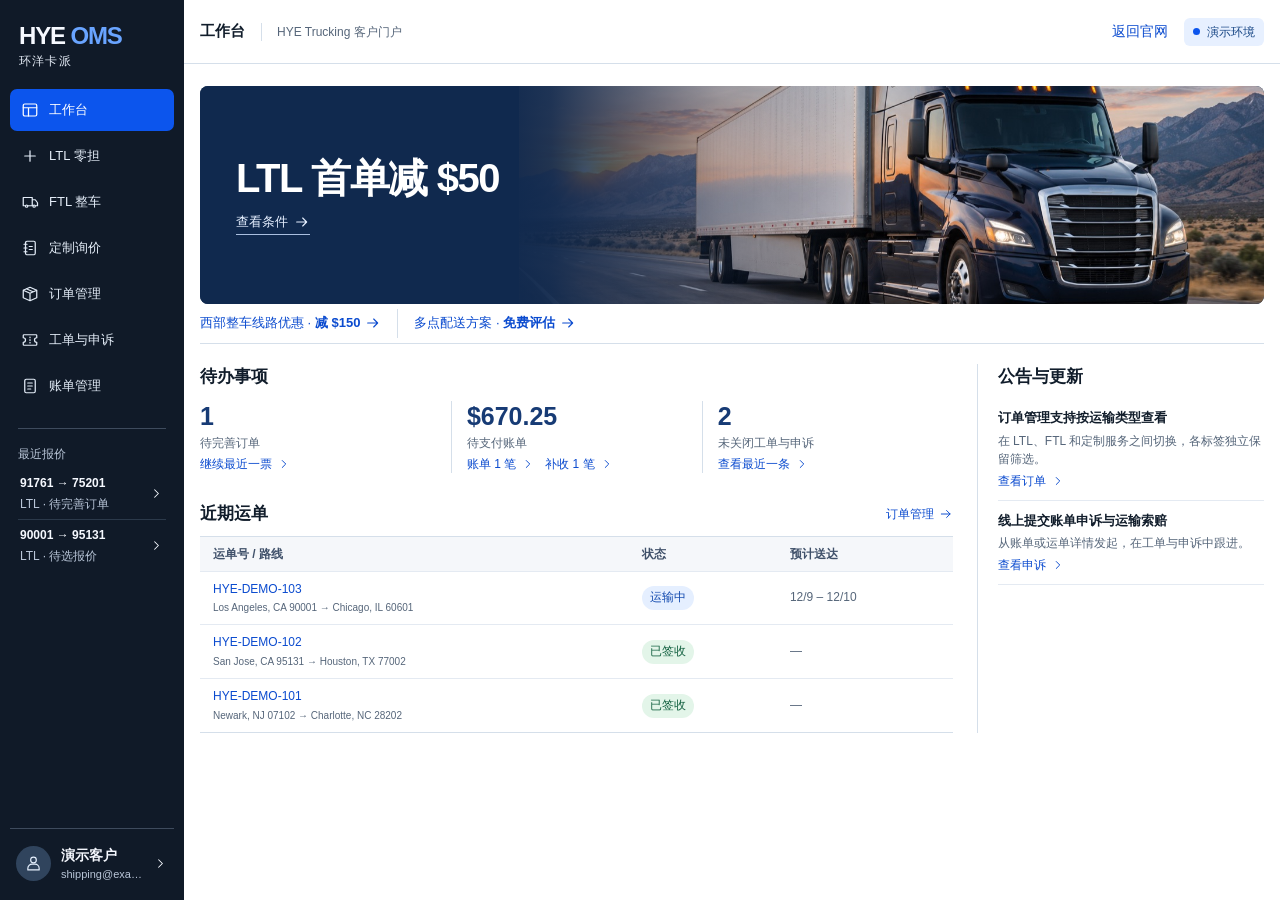
==== oms/index.html @ 6f68c2b7 "Expand OMS dashboard, quoting, and customer support flows" ====
<!doctype html>
<html lang="zh-CN">
<head>
  <meta charset="utf-8">
  <meta name="viewport" content="width=device-width, initial-scale=1">
  <meta name="theme-color" content="#101a28">
  <title>HYE OMS | 环洋卡派客户门户</title>
  <link rel="icon" href="data:image/svg+xml,%3Csvg xmlns='http://www.w3.org/2000/svg' viewBox='0 0 64 64'%3E%3Crect width='64' height='64' rx='12' fill='%230e56ef'/%3E%3Cpath d='M19 16h8v12h10V16h8v32h-8V36H27v12h-8z' fill='white'/%3E%3C/svg%3E">
  <link rel="stylesheet" href="../assets/leaflet/leaflet.css">
  <link rel="stylesheet" href="oms.css?v=dashboard-hero-first">
  <script defer src="../assets/leaflet/leaflet.js"></script>
  <script type="module" src="app.js?v=dashboard-hero-first"></script>
</head>
<body>
  <svg xmlns="http://www.w3.org/2000/svg" class="symbols" aria-hidden="true">
    <symbol id="dashboard" viewBox="0 0 24 24"><rect x="3" y="4" width="18" height="16" rx="2"/><path d="M3 9h18m-11 0v11"/></symbol>
    <symbol id="plus" viewBox="0 0 24 24"><path d="M12 5v14M5 12h14"/></symbol>
    <symbol id="order" viewBox="0 0 24 24"><path d="m3 7 9-4 9 4v10l-9 4-9-4V7Zm0 0 9 4 9-4m-9 4v10m-5-16 9 4"/></symbol>
    <symbol id="ticket" viewBox="0 0 24 24"><path d="M4 5h16a1 1 0 0 1 1 1v3a3 3 0 0 0 0 6v3a1 1 0 0 1-1 1H4a1 1 0 0 1-1-1v-3a3 3 0 0 0 0-6V6a1 1 0 0 1 1-1Zm8 3v1m0 2.5v1m0 2.5v1"/></symbol>
    <symbol id="truck" viewBox="0 0 24 24"><path d="M6 17H3V6h12v11H9m6-8h4l3 4v4h-3m-4 0h1"/><circle cx="7.5" cy="17.5" r="1.5"/><circle cx="17.5" cy="17.5" r="1.5"/></symbol>
    <symbol id="bill" viewBox="0 0 24 24"><rect x="5" y="3" width="14" height="18" rx="2"/><path d="M9 8h6m-6 4h6m-6 4h4"/></symbol>
    <symbol id="user" viewBox="0 0 24 24"><circle cx="12" cy="7" r="4"/><path d="M4 21v-2a6 6 0 0 1 6-6h4a6 6 0 0 1 6 6v2H4Z"/></symbol>
    <symbol id="search" viewBox="0 0 24 24"><circle cx="10.5" cy="10.5" r="5.5"/><path d="m15 15 5 5"/></symbol>
    <symbol id="book" viewBox="0 0 24 24"><rect x="6" y="3" width="13" height="18" rx="2"/><path d="M4 7h4m-4 5h4m-4 5h4m3-7h4m-4 4h4"/></symbol>
    <symbol id="arrow" viewBox="0 0 24 24"><path d="M4 12h15m-6-6 6 6-6 6"/></symbol>
    <symbol id="chev" viewBox="0 0 24 24"><path d="m9 6 6 6-6 6"/></symbol>
    <symbol id="close" viewBox="0 0 24 24"><path d="m6 6 12 12m0-12L6 18"/></symbol>
    <symbol id="menu" viewBox="0 0 24 24"><path d="M4 6h16M4 12h16M4 18h16"/></symbol>
  </svg>
  <div class="shell">
    <aside class="sidebar" id="sidebar">
      <a class="brand" href="#dashboard" aria-label="HYE OMS · 工作台"><span>HYE <strong>OMS</strong></span><small>环洋卡派</small></a>
      <nav class="navigation" aria-label="客户门户导航">
        <a href="#dashboard" data-nav="dashboard"><svg class="icon" aria-hidden="true"><use href="#dashboard"/></svg>工作台</a>
        <a href="#quote" data-nav="quote"><svg class="icon" aria-hidden="true"><use href="#plus"/></svg>LTL 零担</a>
        <a href="#ftl" data-nav="ftl"><svg class="icon" aria-hidden="true"><use href="#truck"/></svg>FTL 整车</a>
        <a href="#custom" data-nav="custom"><svg class="icon" aria-hidden="true"><use href="#book"/></svg>定制询价</a>
        <a href="#orders" data-nav="orders"><svg class="icon" aria-hidden="true"><use href="#order"/></svg>订单管理</a>
        <a href="#tickets" data-nav="tickets"><svg class="icon" aria-hidden="true"><use href="#ticket"/></svg>工单与申诉</a>
        <a href="#billing" data-nav="billing"><svg class="icon" aria-hidden="true"><use href="#bill"/></svg>账单管理</a>
      </nav>
      <section class="recent" aria-labelledby="recent-heading">
        <h2 id="recent-heading">最近报价</h2>
        <div class="recent-scroll" tabindex="0" role="region" aria-labelledby="recent-heading">
          <ul id="recent-quotes"></ul>
        </div>
      </section>
      <a class="sidebar-account" href="#account" data-nav="account" aria-label="账号管理" title="账号管理">
        <span class="avatar"><svg class="icon" aria-hidden="true"><use href="#user"/></svg></span>
        <span class="account-label"><strong id="sidebar-contact">演示客户</strong><small id="sidebar-email">shipping@example.com</small></span>
        <svg class="icon account-chevron" aria-hidden="true"><use href="#chev"/></svg>
      </a>
    </aside>
    <div class="workspace">
      <header class="topbar">
        <div class="topbar-context">
          <button type="button" class="icon-button mobile-menu" id="menu-button" aria-label="打开导航" aria-controls="sidebar" aria-expanded="false"><svg class="icon" aria-hidden="true"><use href="#menu"/></svg></button>
          <div id="breadcrumb" class="breadcrumb">工作台</div>
          <span class="portal-label">HYE Trucking 客户门户</span>
        </div>
        <div class="topbar-actions">
          <div id="workflow-action" hidden></div>
          <a class="link" href="../">返回官网</a>
          <span class="demo-label">演示环境</span>
        </div>
      </header>
      <button type="button" id="nav-shade" class="nav-shade" tabindex="-1" aria-label="关闭导航" hidden></button>
      <main id="workspace" class="page" tabindex="0"></main>
    </div>
  </div>
  <dialog id="dialog" class="dialog" aria-labelledby="dialog-title"></dialog>
  <dialog id="satellite-drawer" class="satellite-drawer" aria-labelledby="satellite-title">
    <header class="panel-head ruled">
      <h2 id="satellite-title" class="panel-title">卫星图预览</h2>
      <form method="dialog"><button class="icon-button" type="submit" aria-label="关闭卫星图" autofocus><svg class="icon" aria-hidden="true"><use href="#close"/></svg></button></form>
    </header>
    <div class="satellite-context">
      <div class="segmented" role="group" aria-label="切换地址">
        <button type="button" data-map-side="origin" aria-pressed="true">提货</button>
        <button type="button" data-map-side="destination" aria-pressed="false">送货</button>
      </div>
      <p class="satellite-address" data-map-address></p>
      <p class="note" data-map-status role="status"></p>
    </div>
    <div class="satellite-map-frame">
      <div class="satellite-map" role="region" aria-label="卫星图，可用方向键移动"></div>
      <div class="satellite-map-controls" role="group" aria-label="地图缩放与定位" hidden>
        <button type="button" class="icon-button" data-map-zoom="1" aria-label="放大">+</button>
        <button type="button" class="icon-button" data-map-zoom="-1" aria-label="缩小">−</button>
        <button type="button" class="btn small" data-map-reset>回到地址</button>
      </div>
      <p class="satellite-map-message" data-map-message role="status" hidden></p>
    </div>
    <footer class="satellite-credit note">
      <span data-map-level></span>
      <span><a href="https://basemap.nationalmap.gov/arcgis/rest/services/USGSImageryOnly/MapServer" target="_blank" rel="noopener noreferrer">USDA / USGS The National Map</a><a data-map-osm href="https://www.openstreetmap.org/copyright" target="_blank" rel="noopener noreferrer" hidden>© OpenStreetMap</a></span>
    </footer>
  </dialog>
  <div class="toast" id="toast" role="status" hidden></div>
  <div id="service-tooltip" class="service-tooltip" aria-hidden="true" hidden></div>
  <noscript>请启用 JavaScript 以使用 HYE OMS 演示。</noscript>
</body>
</html>
---- assets/leaflet/leaflet.css ----
/* required styles */

.leaflet-pane,
.leaflet-tile,
.leaflet-marker-icon,
.leaflet-marker-shadow,
.leaflet-tile-container,
.leaflet-pane > svg,
.leaflet-pane > canvas,
.leaflet-zoom-box,
.leaflet-image-layer,
.leaflet-layer {
	position: absolute;
	left: 0;
	top: 0;
	}
.leaflet-container {
	overflow: hidden;
	}
.leaflet-tile,
.leaflet-marker-icon,
.leaflet-marker-shadow {
	-webkit-user-select: none;
	   -moz-user-select: none;
	        user-select: none;
	  -webkit-user-drag: none;
	}
/* Prevents IE11 from highlighting tiles in blue */
.leaflet-tile::selection {
	background: transparent;
}
/* Safari renders non-retina tile on retina better with this, but Chrome is worse */
.leaflet-safari .leaflet-tile {
	image-rendering: -webkit-optimize-contrast;
	}
/* hack that prevents hw layers "stretching" when loading new tiles */
.leaflet-safari .leaflet-tile-container {
	width: 1600px;
	height: 1600px;
	-webkit-transform-origin: 0 0;
	}
.leaflet-marker-icon,
.leaflet-marker-shadow {
	display: block;
	}
/* .leaflet-container svg: reset svg max-width decleration shipped in Joomla! (joomla.org) 3.x */
/* .leaflet-container img: map is broken in FF if you have max-width: 100% on tiles */
.leaflet-container .leaflet-overlay-pane svg {
	max-width: none !important;
	max-height: none !important;
	}
.leaflet-container .leaflet-marker-pane img,
.leaflet-container .leaflet-shadow-pane img,
.leaflet-container .leaflet-tile-pane img,
.leaflet-container img.leaflet-image-layer,
.leaflet-container .leaflet-tile {
	max-width: none !important;
	max-height: none !important;
	width: auto;
	padding: 0;
	}

.leaflet-container img.leaflet-tile {
	/* See: https://bugs.chromium.org/p/chromium/issues/detail?id=600120 */
	mix-blend-mode: plus-lighter;
}

.leaflet-container.leaflet-touch-zoom {
	-ms-touch-action: pan-x pan-y;
	touch-action: pan-x pan-y;
	}
.leaflet-container.leaflet-touch-drag {
	-ms-touch-action: pinch-zoom;
	/* Fallback for FF which doesn't support pinch-zoom */
	touch-action: none;
	touch-action: pinch-zoom;
}
.leaflet-container.leaflet-touch-drag.leaflet-touch-zoom {
	-ms-touch-action: none;
	touch-action: none;
}
.leaflet-container {
	-webkit-tap-highlight-color: transparent;
}
.leaflet-container a {
	-webkit-tap-highlight-color: rgba(51, 181, 229, 0.4);
}
.leaflet-tile {
	filter: inherit;
	visibility: hidden;
	}
.leaflet-tile-loaded {
	visibility: inherit;
	}
.leaflet-zoom-box {
	width: 0;
	height: 0;
	-moz-box-sizing: border-box;
	     box-sizing: border-box;
	z-index: 800;
	}
/* workaround for https://bugzilla.mozilla.org/show_bug.cgi?id=888319 */
.leaflet-overlay-pane svg {
	-moz-user-select: none;
	}

.leaflet-pane         { z-index: 400; }

.leaflet-tile-pane    { z-index: 200; }
.leaflet-overlay-pane { z-index: 400; }
.leaflet-shadow-pane  { z-index: 500; }
.leaflet-marker-pane  { z-index: 600; }
.leaflet-tooltip-pane   { z-index: 650; }
.leaflet-popup-pane   { z-index: 700; }

.leaflet-map-pane canvas { z-index: 100; }
.leaflet-map-pane svg    { z-index: 200; }

.leaflet-vml-shape {
	width: 1px;
	height: 1px;
	}
.lvml {
	behavior: url(#default#VML);
	display: inline-block;
	position: absolute;
	}


/* control positioning */

.leaflet-control {
	position: relative;
	z-index: 800;
	pointer-events: visiblePainted; /* IE 9-10 doesn't have auto */
	pointer-events: auto;
	}
.leaflet-top,
.leaflet-bottom {
	position: absolute;
	z-index: 1000;
	pointer-events: none;
	}
.leaflet-top {
	top: 0;
	}
.leaflet-right {
	right: 0;
	}
.leaflet-bottom {
	bottom: 0;
	}
.leaflet-left {
	left: 0;
	}
.leaflet-control {
	float: left;
	clear: both;
	}
.leaflet-right .leaflet-control {
	float: right;
	}
.leaflet-top .leaflet-control {
	margin-top: 10px;
	}
.leaflet-bottom .leaflet-control {
	margin-bottom: 10px;
	}
.leaflet-left .leaflet-control {
	margin-left: 10px;
	}
.leaflet-right .leaflet-control {
	margin-right: 10px;
	}


/* zoom and fade animations */

.leaflet-fade-anim .leaflet-popup {
	opacity: 0;
	-webkit-transition: opacity 0.2s linear;
	   -moz-transition: opacity 0.2s linear;
	        transition: opacity 0.2s linear;
	}
.leaflet-fade-anim .leaflet-map-pane .leaflet-popup {
	opacity: 1;
	}
.leaflet-zoom-animated {
	-webkit-transform-origin: 0 0;
	    -ms-transform-origin: 0 0;
	        transform-origin: 0 0;
	}
svg.leaflet-zoom-animated {
	will-change: transform;
}

.leaflet-zoom-anim .leaflet-zoom-animated {
	-webkit-transition: -webkit-transform 0.25s cubic-bezier(0,0,0.25,1);
	   -moz-transition:    -moz-transform 0.25s cubic-bezier(0,0,0.25,1);
	        transition:         transform 0.25s cubic-bezier(0,0,0.25,1);
	}
.leaflet-zoom-anim .leaflet-tile,
.leaflet-pan-anim .leaflet-tile {
	-webkit-transition: none;
	   -moz-transition: none;
	        transition: none;
	}

.leaflet-zoom-anim .leaflet-zoom-hide {
	visibility: hidden;
	}


/* cursors */

.leaflet-interactive {
	cursor: pointer;
	}
.leaflet-grab {
	cursor: -webkit-grab;
	cursor:    -moz-grab;
	cursor:         grab;
	}
.leaflet-crosshair,
.leaflet-crosshair .leaflet-interactive {
	cursor: crosshair;
	}
.leaflet-popup-pane,
.leaflet-control {
	cursor: auto;
	}
.leaflet-dragging .leaflet-grab,
.leaflet-dragging .leaflet-grab .leaflet-interactive,
.leaflet-dragging .leaflet-marker-draggable {
	cursor: move;
	cursor: -webkit-grabbing;
	cursor:    -moz-grabbing;
	cursor:         grabbing;
	}

/* marker & overlays interactivity */
.leaflet-marker-icon,
.leaflet-marker-shadow,
.leaflet-image-layer,
.leaflet-pane > svg path,
.leaflet-tile-container {
	pointer-events: none;
	}

.leaflet-marker-icon.leaflet-interactive,
.leaflet-image-layer.leaflet-interactive,
.leaflet-pane > svg path.leaflet-interactive,
svg.leaflet-image-layer.leaflet-interactive path {
	pointer-events: visiblePainted; /* IE 9-10 doesn't have auto */
	pointer-events: auto;
	}

/* visual tweaks */

.leaflet-container {
	background: #ddd;
	outline-offset: 1px;
	}
.leaflet-container a {
	color: #0078A8;
	}
.leaflet-zoom-box {
	border: 2px dotted #38f;
	background: rgba(255,255,255,0.5);
	}


/* general typography */
.leaflet-container {
	font-family: "Helvetica Neue", Arial, Helvetica, sans-serif;
	font-size: 12px;
	font-size: 0.75rem;
	line-height: 1.5;
	}


/* general toolbar styles */

.leaflet-bar {
	box-shadow: 0 1px 5px rgba(0,0,0,0.65);
	border-radius: 4px;
	}
.leaflet-bar a {
	background-color: #fff;
	border-bottom: 1px solid #ccc;
	width: 26px;
	height: 26px;
	line-height: 26px;
	display: block;
	text-align: center;
	text-decoration: none;
	color: black;
	}
.leaflet-bar a,
.leaflet-control-layers-toggle {
	background-position: 50% 50%;
	background-repeat: no-repeat;
	display: block;
	}
.leaflet-bar a:hover,
.leaflet-bar a:focus {
	background-color: #f4f4f4;
	}
.leaflet-bar a:first-child {
	border-top-left-radius: 4px;
	border-top-right-radius: 4px;
	}
.leaflet-bar a:last-child {
	border-bottom-left-radius: 4px;
	border-bottom-right-radius: 4px;
	border-bottom: none;
	}
.leaflet-bar a.leaflet-disabled {
	cursor: default;
	background-color: #f4f4f4;
	color: #bbb;
	}

.leaflet-touch .leaflet-bar a {
	width: 30px;
	height: 30px;
	line-height: 30px;
	}
.leaflet-touch .leaflet-bar a:first-child {
	border-top-left-radius: 2px;
	border-top-right-radius: 2px;
	}
.leaflet-touch .leaflet-bar a:last-child {
	border-bottom-left-radius: 2px;
	border-bottom-right-radius: 2px;
	}

/* zoom control */

.leaflet-control-zoom-in,
.leaflet-control-zoom-out {
	font: bold 18px 'Lucida Console', Monaco, monospace;
	text-indent: 1px;
	}

.leaflet-touch .leaflet-control-zoom-in, .leaflet-touch .leaflet-control-zoom-out  {
	font-size: 22px;
	}


/* layers control */

.leaflet-control-layers {
	box-shadow: 0 1px 5px rgba(0,0,0,0.4);
	background: #fff;
	border-radius: 5px;
	}
.leaflet-control-layers-toggle {
	background-image: url(images/layers.png);
	width: 36px;
	height: 36px;
	}
.leaflet-retina .leaflet-control-layers-toggle {
	background-image: url(images/layers-2x.png);
	background-size: 26px 26px;
	}
.leaflet-touch .leaflet-control-layers-toggle {
	width: 44px;
	height: 44px;
	}
.leaflet-control-layers .leaflet-control-layers-list,
.leaflet-control-layers-expanded .leaflet-control-layers-toggle {
	display: none;
	}
.leaflet-control-layers-expanded .leaflet-control-layers-list {
	display: block;
	position: relative;
	}
.leaflet-control-layers-expanded {
	padding: 6px 10px 6px 6px;
	color: #333;
	background: #fff;
	}
.leaflet-control-layers-scrollbar {
	overflow-y: scroll;
	overflow-x: hidden;
	padding-right: 5px;
	}
.leaflet-control-layers-selector {
	margin-top: 2px;
	position: relative;
	top: 1px;
	}
.leaflet-control-layers label {
	display: block;
	font-size: 13px;
	font-size: 1.08333em;
	}
.leaflet-control-layers-separator {
	height: 0;
	border-top: 1px solid #ddd;
	margin: 5px -10px 5px -6px;
	}

/* Default icon URLs */
.leaflet-default-icon-path { /* used only in path-guessing heuristic, see L.Icon.Default */
	background-image: url(images/marker-icon.png);
	}


/* attribution and scale controls */

.leaflet-container .leaflet-control-attribution {
	background: #fff;
	background: rgba(255, 255, 255, 0.8);
	margin: 0;
	}
.leaflet-control-attribution,
.leaflet-control-scale-line {
	padding: 0 5px;
	color: #333;
	line-height: 1.4;
	}
.leaflet-control-attribution a {
	text-decoration: none;
	}
.leaflet-control-attribution a:hover,
.leaflet-control-attribution a:focus {
	text-decoration: underline;
	}
.leaflet-attribution-flag {
	display: inline !important;
	vertical-align: baseline !important;
	width: 1em;
	height: 0.6669em;
	}
.leaflet-left .leaflet-control-scale {
	margin-left: 5px;
	}
.leaflet-bottom .leaflet-control-scale {
	margin-bottom: 5px;
	}
.leaflet-control-scale-line {
	border: 2px solid #777;
	border-top: none;
	line-height: 1.1;
	padding: 2px 5px 1px;
	white-space: nowrap;
	-moz-box-sizing: border-box;
	     box-sizing: border-box;
	background: rgba(255, 255, 255, 0.8);
	text-shadow: 1px 1px #fff;
	}
.leaflet-control-scale-line:not(:first-child) {
	border-top: 2px solid #777;
	border-bottom: none;
	margin-top: -2px;
	}
.leaflet-control-scale-line:not(:first-child):not(:last-child) {
	border-bottom: 2px solid #777;
	}

.leaflet-touch .leaflet-control-attribution,
.leaflet-touch .leaflet-control-layers,
.leaflet-touch .leaflet-bar {
	box-shadow: none;
	}
.leaflet-touch .leaflet-control-layers,
.leaflet-touch .leaflet-bar {
	border: 2px solid rgba(0,0,0,0.2);
	background-clip: padding-box;
	}


/* popup */

.leaflet-popup {
	position: absolute;
	text-align: center;
	margin-bottom: 20px;
	}
.leaflet-popup-content-wrapper {
	padding: 1px;
	text-align: left;
	border-radius: 12px;
	}
.leaflet-popup-content {
	margin: 13px 24px 13px 20px;
	line-height: 1.3;
	font-size: 13px;
	font-size: 1.08333em;
	min-height: 1px;
	}
.leaflet-popup-content p {
	margin: 17px 0;
	margin: 1.3em 0;
	}
.leaflet-popup-tip-container {
	width: 40px;
	height: 20px;
	position: absolute;
	left: 50%;
	margin-top: -1px;
	margin-left: -20px;
	overflow: hidden;
	pointer-events: none;
	}
.leaflet-popup-tip {
	width: 17px;
	height: 17px;
	padding: 1px;

	margin: -10px auto 0;
	pointer-events: auto;

	-webkit-transform: rotate(45deg);
	   -moz-transform: rotate(45deg);
	    -ms-transform: rotate(45deg);
	        transform: rotate(45deg);
	}
.leaflet-popup-content-wrapper,
.leaflet-popup-tip {
	background: white;
	color: #333;
	box-shadow: 0 3px 14px rgba(0,0,0,0.4);
	}
.leaflet-container a.leaflet-popup-close-button {
	position: absolute;
	top: 0;
	right: 0;
	border: none;
	text-align: center;
	width: 24px;
	height: 24px;
	font: 16px/24px Tahoma, Verdana, sans-serif;
	color: #757575;
	text-decoration: none;
	background: transparent;
	}
.leaflet-container a.leaflet-popup-close-button:hover,
.leaflet-container a.leaflet-popup-close-button:focus {
	color: #585858;
	}
.leaflet-popup-scrolled {
	overflow: auto;
	}

.leaflet-oldie .leaflet-popup-content-wrapper {
	-ms-zoom: 1;
	}
.leaflet-oldie .leaflet-popup-tip {
	width: 24px;
	margin: 0 auto;

	-ms-filter: "progid:DXImageTransform.Microsoft.Matrix(M11=0.70710678, M12=0.70710678, M21=-0.70710678, M22=0.70710678)";
	filter: progid:DXImageTransform.Microsoft.Matrix(M11=0.70710678, M12=0.70710678, M21=-0.70710678, M22=0.70710678);
	}

.leaflet-oldie .leaflet-control-zoom,
.leaflet-oldie .leaflet-control-layers,
.leaflet-oldie .leaflet-popup-content-wrapper,
.leaflet-oldie .leaflet-popup-tip {
	border: 1px solid #999;
	}


/* div icon */

.leaflet-div-icon {
	background: #fff;
	border: 1px solid #666;
	}


/* Tooltip */
/* Base styles for the element that has a tooltip */
.leaflet-tooltip {
	position: absolute;
	padding: 6px;
	background-color: #fff;
	border: 1px solid #fff;
	border-radius: 3px;
	color: #222;
	white-space: nowrap;
	-webkit-user-select: none;
	-moz-user-select: none;
	-ms-user-select: none;
	user-select: none;
	pointer-events: none;
	box-shadow: 0 1px 3px rgba(0,0,0,0.4);
	}
.leaflet-tooltip.leaflet-interactive {
	cursor: pointer;
	pointer-events: auto;
	}
.leaflet-tooltip-top:before,
.leaflet-tooltip-bottom:before,
.leaflet-tooltip-left:before,
.leaflet-tooltip-right:before {
	position: absolute;
	pointer-events: none;
	border: 6px solid transparent;
	background: transparent;
	content: "";
	}

/* Directions */

.leaflet-tooltip-bottom {
	margin-top: 6px;
}
.leaflet-tooltip-top {
	margin-top: -6px;
}
.leaflet-tooltip-bottom:before,
.leaflet-tooltip-top:before {
	left: 50%;
	margin-left: -6px;
	}
.leaflet-tooltip-top:before {
	bottom: 0;
	margin-bottom: -12px;
	border-top-color: #fff;
	}
.leaflet-tooltip-bottom:before {
	top: 0;
	margin-top: -12px;
	margin-left: -6px;
	border-bottom-color: #fff;
	}
.leaflet-tooltip-left {
	margin-left: -6px;
}
.leaflet-tooltip-right {
	margin-left: 6px;
}
.leaflet-tooltip-left:before,
.leaflet-tooltip-right:before {
	top: 50%;
	margin-top: -6px;
	}
.leaflet-tooltip-left:before {
	right: 0;
	margin-right: -12px;
	border-left-color: #fff;
	}
.leaflet-tooltip-right:before {
	left: 0;
	margin-left: -12px;
	border-right-color: #fff;
	}

/* Printing */

@media print {
	/* Prevent printers from removing background-images of controls. */
	.leaflet-control {
		-webkit-print-color-adjust: exact;
		print-color-adjust: exact;
		}
	}
---- oms/oms.css ----
:root {
  color-scheme: light;
  font: 14px/1.5 Inter, -apple-system, BlinkMacSystemFont, "PingFang SC", "Microsoft YaHei", "Noto Sans CJK SC", sans-serif;
  --ink: #111d2b;
  --muted: #56667a;
  --surface: #fff;
  --canvas: #edf2f7;
  --border: #d5dfea;
  --field-border: #bac8d9;
  --blue: #0c55ed;
  --blue-hover: #0646cf;
  --sidebar: #101a28;
  --radius: 10px;
  color: var(--ink);
  background: var(--canvas);
  overscroll-behavior: none;
}
*, *::before, *::after { box-sizing: border-box; }
[hidden] { display: none !important; }
body { margin: 0; overflow: hidden; }
h1, h2, h3, p, ol, ul, dl, dd { margin: 0; }
a { color: inherit; text-decoration: none; }
b, strong { font-weight: 600; }
button, input, select, textarea { font: inherit; }
button { cursor: pointer; }
button:disabled { cursor: default; }
:focus-visible { outline: 3px solid #6fa1ff; outline-offset: 3px; }
.symbols { position: absolute; width: 0; height: 0; overflow: hidden; }
.icon { width: 20px; height: 20px; flex: none; fill: none; stroke: currentColor; stroke-width: 1.65; stroke-linecap: round; stroke-linejoin: round; vertical-align: middle; }
.sr-only { position: absolute; width: 1px; height: 1px; margin: -1px; padding: 0; overflow: hidden; clip-path: inset(50%); white-space: nowrap; border: 0; }

.shell { --sidebar-width: 184px; display: grid; grid-template-columns: var(--sidebar-width) minmax(0, 1fr); height: 100dvh; }
.sidebar { min-height: 0; overflow: clip; display: flex; flex-direction: column; gap: 21px; padding: 23px 10px 14px; background: var(--sidebar); color: #f6f9ff; }
.sidebar > :is(.brand, .navigation, .sidebar-account) { flex: none; }
.brand { display: grid; width: fit-content; margin-left: 9px; line-height: 1.08; }
.brand > span { font-size: 24px; font-weight: 700; letter-spacing: -.048em; }
.brand strong { color: #69a4ff; font-weight: inherit; }
.brand small { margin-top: 6px; color: #e5ecf6; font-size: 12px; font-weight: 500; letter-spacing: .1em; }
.navigation { display: grid; gap: 4px; }
.navigation a { display: flex; align-items: center; gap: 10px; min-height: 42px; padding: 8px 11px; border-radius: 7px; color: #e4edf8; font-size: 13px; font-weight: 500; }
.navigation a .icon { width: 18px; height: 18px; }
.navigation a:hover, .sidebar-account:hover, .sidebar-account[aria-current] { background: #ffffff12; }
.navigation a[aria-current] { background: var(--blue); color: white; }
.recent { flex: 1 1 0; display: flex; flex-direction: column; min-height: 0; margin: 0 8px; border-top: 1px solid #3e4b5d; padding-top: 16px; }
.recent h2 { flex: none; font-size: 12px; color: #b9c6d8; font-weight: 500; margin-bottom: 5px; }
.recent-scroll { flex: 1; min-height: 0; overflow: hidden auto; overscroll-behavior-y: contain; scrollbar-width: thin; scrollbar-color: #566a85 transparent; }
.recent-scroll:focus-visible, .recent-scroll a:focus-visible { outline-offset: -3px; }
.recent ul { padding: 0; list-style: none; }
.recent li + li { border-top: 1px solid #2b394a; }
.recent li a { display: grid; grid-template-columns: minmax(0, 1fr) auto; align-items: center; gap: 3px 6px; min-height: 48px; padding: 6px 2px; }
.recent li a:hover { color: #9ac1ff; }
.recent li b { font-size: 12px; font-weight: 600; font-variant-numeric: tabular-nums; }
.recent li small { font-size: 12px; color: #b9c6d8; grid-column: 1; }
.recent li .icon { width: 15px; height: 15px; grid-row: 1 / 3; grid-column: 2; }
.recent-empty { padding: 10px 2px; color: #b9c6d8; font-size: 12px; }
.sidebar-account { margin-top: auto; display: flex; align-items: center; gap: 10px; border-top: 1px solid #3e4b5d; padding: 16px 6px 4px; min-width: 0; }
.avatar { display: grid; place-items: center; width: 35px; height: 35px; flex: none; border-radius: 50%; background: #30445d; color: #e6f0fe; }
.avatar .icon { width: 17px; height: 17px; }
.account-label { display: grid; min-width: 0; flex: 1; }
.account-label :is(strong, small) { white-space: nowrap; text-overflow: ellipsis; overflow: hidden; }
.account-label small { color: #b9c6d8; font-size: 11px; }
.account-chevron { width: 15px; height: 15px; }
@media (max-height: 700px) {
  .sidebar { gap: 12px; padding-block: 14px 10px; }
  .navigation a { min-height: 36px; padding-block: 5px; }
  .recent { padding-top: 9px; }
  .sidebar-account { padding-top: 9px; }
}
@media (max-height: 520px) {
  .sidebar { gap: 7px; padding-block: 8px; }
  .brand > span { font-size: 20px; }
  .brand small { margin-top: 3px; }
  .navigation { gap: 2px; }
  .navigation a { min-height: 29px; padding-block: 3px; }
  .recent { padding-top: 5px; }
  .recent h2 { margin-bottom: 2px; }
  .sidebar-account { padding-block: 5px 0; }
  .sidebar-account .avatar { width: 30px; height: 30px; }
}
@media (max-height: 385px) {
  .navigation { grid-template-columns: repeat(2, minmax(0, 1fr)); }
  .navigation a { gap: 3px; padding-inline: 4px; font-size: 11px; white-space: nowrap; }
  .navigation a .icon { width: 13px; height: 13px; }
}

.workspace { min-width: 0; min-height: 0; display: grid; grid-template-rows: auto minmax(0, 1fr); --page-gutter: 16px; }
.topbar { position: relative; z-index: 4; min-height: 64px; display: flex; align-items: center; justify-content: space-between; gap: 12px; padding: 9px var(--page-gutter); background: white; border-bottom: 1px solid var(--border); }
.topbar-context, .topbar-actions { display: flex; align-items: center; gap: 16px; }
.breadcrumb { display: flex; align-items: center; min-width: 0; gap: 13px; font-size: 15px; font-weight: 600; }
.flow-title { flex: none; padding-right: 13px; border-right: 1px solid var(--border); white-space: nowrap; }
.flow-crumbs, .flow-crumbs li { display: flex; align-items: center; gap: 6px; }
.flow-crumbs { margin: 0; padding: 0; list-style: none; font-size: 13px; font-weight: 500; white-space: nowrap; }
.flow-crumbs .icon { width: 14px; height: 14px; color: #8c9bb0; }
.flow-crumbs a { color: #53667c; }
.flow-crumbs a:hover { color: var(--blue); text-decoration: underline; text-underline-offset: 3px; }
.flow-crumbs [aria-current="step"] { color: #0b4bd4; font-weight: 600; }
.flow-pending { color: #68798e; }
.workflow-active .portal-label { display: none; }
.portal-label { color: var(--muted); padding-left: 15px; border-left: 1px solid var(--border); font-size: 12px; }
.topbar-actions { white-space: nowrap; }
.demo-label { display: inline-flex; align-items: center; gap: 7px; border-radius: 6px; padding: 5px 9px; color: #174685; background: #e7f0ff; font-size: 12px; font-weight: 500; }
.demo-label::before { content: ""; width: 7px; height: 7px; background: var(--blue); border-radius: 100%; }
.mobile-menu, .nav-shade { display: none !important; }

.page { min-height: 0; overflow: hidden auto; overscroll-behavior: none; padding: 31px max(var(--page-gutter), calc((100% - 1420px) / 2 + var(--page-gutter))) 46px; }
.page:focus-visible { outline-offset: -3px; }
.workflow-active .page { padding: 20px var(--page-gutter) 46px; }
.page:has(> .management-tools) { padding-top: 16px; }
.page:has(> .dashboard) { padding-block: 22px 40px; background: var(--surface); }
.dashboard { display: grid; gap: 18px; margin-inline: auto; max-width: 1200px; }
.dashboard-campaigns .icon { width: 15px; height: 15px; }
.dashboard-feature { position: relative; isolation: isolate; display: flex; align-items: center; width: 100%; min-height: clamp(160px, 17vw, 232px); padding: 25px clamp(16px, 3vw, 36px); overflow: hidden; border: 0; border-radius: 8px; background: #10294e; color: white; text-align: left; }
.dashboard-feature img { position: absolute; z-index: -2; inset: 0 0 0 auto; width: 70%; height: 100%; object-fit: cover; object-position: center 52%; }
.dashboard-feature::after { position: absolute; z-index: -1; inset: 0; content: ""; background: linear-gradient(90deg, #10294e 15%, #10294e 28%, #10294eec 33%, #10294e50 49%, transparent 65%); }
.dashboard-feature-copy { display: grid; gap: 10px; justify-items: start; }
.dashboard-feature-copy > strong { font-size: clamp(24px, 3.2vw, 40px); line-height: 1.18; letter-spacing: -.035em; }
.dashboard-feature-copy > span { display: inline-flex; align-items: center; gap: 6px; padding-bottom: 2px; border-bottom: 1px solid #aabfdf; color: #e5efff; font-size: 13px; }
.dashboard-feature-copy .icon { width: 16px; height: 16px; }
.dashboard-feature:hover .dashboard-feature-copy > span { border-color: white; color: white; }
.dashboard-feature:focus-visible { outline-offset: 3px; }
.dashboard-campaigns { display: flex; flex-wrap: wrap; align-items: center; gap: 3px 0; padding: 5px 0; margin: 0; list-style: none; border-bottom: 1px solid var(--border); }
.dashboard-campaigns li + li { padding-inline-start: 16px; margin-inline-start: 16px; border-inline-start: 1px solid var(--border); }
.campaign-entry { min-height: 29px; font-size: 13px; }
.campaign-offer { color: #124aaf; font-size: 13px; font-weight: 650; white-space: nowrap; }
.dashboard-columns { display: grid; grid-template-columns: minmax(0, 1fr) minmax(225px, 27%); align-items: start; gap: 24px; padding-top: 2px; }
.dashboard-main { display: grid; min-width: 0; gap: 22px; }
.dashboard-section > .panel-head { margin-bottom: 9px; }
.dashboard-section .subhead { font-size: 17px; }
.dashboard-section > .panel-head .link { font-size: 12px; }
.dashboard-section .link .icon { width: 14px; height: 14px; }
.dashboard-tasks { display: grid; grid-template-columns: repeat(3, minmax(0, 1fr)); padding-block: 3px 6px; }
.dashboard-task { display: grid; align-content: start; gap: 3px; min-width: 0; padding-inline: 15px; }
.dashboard-task:first-child { padding-inline-start: 0; }
.dashboard-task:last-child { padding-inline-end: 0; }
.dashboard-task + .dashboard-task { border-inline-start: 1px solid var(--border); }
.dashboard-task-label { grid-row: 2; color: var(--muted); font-size: 12px; font-weight: 500; }
.dashboard-task-value { color: #173b75; font-size: 25px; line-height: 1.2; font-weight: 650; font-variant-numeric: tabular-nums; overflow-wrap: anywhere; }
.dashboard-task-links { display: flex; flex-wrap: wrap; gap: 3px 10px; font-size: 12px; }
.dashboard-table { overflow: auto; border-block: 1px solid var(--border); }
.dashboard-table th { border-top: 0; padding-block: 8px; background: #f5f7fa; }
.dashboard-table td { padding-block: 9px; }
.dashboard-table td:first-child { overflow-wrap: anywhere; }
.dashboard-arrival { white-space: nowrap; color: var(--muted); }
.dashboard-updates { align-self: stretch; padding-inline-start: 20px; border-inline-start: 1px solid var(--border); }
.dashboard-updates ul { list-style: none; padding: 0; }
.dashboard-updates li { display: grid; gap: 4px; padding-block: 10px; border-bottom: 1px solid #e4eaf2; }
.dashboard-updates h3 { font-size: 13px; font-weight: 600; }
.dashboard-updates p { font-size: 12px; color: var(--muted); }
.dashboard-updates .link { justify-self: start; font-size: 12px; }
.campaign-details { display: grid; gap: 14px; }
.campaign-details > .campaign-offer { justify-self: start; padding: 5px 10px; border-radius: 6px; background: #e9f2ff; font-size: 19px; }
.campaign-details ul { display: grid; gap: 5px; padding-inline-start: 20px; margin-top: 5px; font-size: 13px; }
@media (max-width: 940px) {
  .dashboard-columns { grid-template-columns: minmax(0, 1fr); gap: 20px; }
  .dashboard-updates { padding: 12px 0 0; border-inline-start: 0; border-top: 1px solid var(--border); }
}
@media (max-width: 600px) {
  .dashboard { gap: 14px; }
  .campaign-entry { font-size: 12px; }
  .dashboard-feature { min-height: 142px; }
  .dashboard-feature img { width: 75%; object-position: 65% 52%; }
  .dashboard-feature::after { background: linear-gradient(90deg, #10294e 12%, #10294eec 26%, #10294eaf 46%, transparent 79%); }
  .dashboard-campaigns { column-gap: 12px; }
  .dashboard-campaigns li + li { padding-inline-start: 0; margin-inline-start: 0; border-inline-start: 0; }
  .dashboard-task { padding-inline: 8px; }
  .dashboard-task-value { font-size: 20px; }
  .dashboard-table :is(td, th) { padding-inline: 8px; }
}
.page:has(> .custom-quote) { padding-top: 20px; }
.custom-quote, #custom-quote-form { gap: 14px; }
.custom-quote-fields { margin-top: 12px; }
.custom-stop-fields, .custom-contact-fields { display: grid; grid-template-columns: repeat(3, minmax(0, 1fr)); gap: 8px 10px; }
.custom-stop-fields { margin-block: 10px; }
@container (max-width: 480px) {
  .custom-stop-fields { grid-template-columns: repeat(2, minmax(0, 1fr)); }
  .custom-stop-fields > :first-child { grid-column: 1 / -1; }
}
.equipment-picker { min-width: 0; margin: 12px 0 0; padding: 0; border: 0; }
.equipment-picker legend { padding: 0; font-size: 13px; font-weight: 500; }
.equipment-picker > .note { margin-top: 7px; }
.equipment-grid { display: grid; grid-template-columns: repeat(4, minmax(0, 1fr)); gap: 9px; margin-top: 6px; }
.equipment-card { position: relative; display: grid; align-content: start; gap: 2px; min-width: 0; padding: 8px 10px 9px; border: 1px solid var(--border); border-radius: 8px; background: #f8fafd; cursor: pointer; }
.equipment-card:hover { border-color: #8daee3; }
.equipment-card:has(input:checked) { border-color: #6997f0; background: #edf4ff; box-shadow: inset 0 0 0 1px #6997f0; }
.equipment-card:has(input:focus-visible) { outline: 2px solid var(--blue); outline-offset: 2px; }
.equipment-card input { position: absolute; z-index: 1; top: 9px; right: 9px; margin: 0; width: 15px; height: 15px; accent-color: var(--blue); }
.equipment-card img { display: block; width: 100%; height: clamp(84px, 9.5vw, 139px); object-fit: contain; }
.equipment-name { margin-top: 3px; font-size: 13px; font-weight: 600; }
.equipment-card small { color: var(--muted); font-size: 11px; }
.ftl-options { max-width: 170px; margin-top: 12px; }
.page-head { display: flex; align-items: center; justify-content: space-between; gap: 12px; margin-bottom: 23px; }
.page-head h1 { font-size: clamp(25px, 2.6vw, 34px); font-weight: 650; line-height: 1.18; letter-spacing: -.04em; }
.stack { display: grid; gap: 20px; }
.panel { background: var(--surface); border: 1px solid var(--border); border-radius: var(--radius); min-width: 0; }
.panel-inset { padding: 19px 22px; }
.panel-title { font-size: 19px; line-height: 1.3; letter-spacing: -.025em; font-weight: 600; }
.panel-head { display: flex; align-items: center; justify-content: space-between; gap: 10px; }
.panel-head.ruled { padding: 16px 20px; border-bottom: 1px solid var(--border); }
.subhead { font-size: 15px; font-weight: 600; }
.muted { color: var(--muted); }
.require { color: #ac3427; }
.link { display: inline-flex; align-items: center; gap: 5px; border: 0; padding: 0; background: transparent; color: #0b4bcf; font-weight: 500; text-align: left; }
.link:hover { text-decoration: underline; text-underline-offset: 3px; }
.link .icon { width: 16px; height: 16px; }
.btn { display: inline-flex; justify-content: center; align-items: center; gap: 7px; min-height: 42px; padding: 8px 15px; border: 1px solid var(--field-border); border-radius: 7px; background: white; color: #17437d; font-size: 13px; font-weight: 600; line-height: 1.35; white-space: nowrap; }
.btn:hover { background: #edf4ff; border-color: #89a9da; }
.btn.primary { border-color: var(--blue); background: var(--blue); color: white; }
.btn.primary:hover { border-color: var(--blue-hover); background: var(--blue-hover); }
.btn:disabled { background: #edf1f6; border-color: #d9e2ed; color: #6b798b; }
.btn.small { min-height: 35px; padding: 6px 11px; font-size: 12px; }
.btn .icon { width: 17px; height: 17px; }
.icon-button { display: inline-grid; place-items: center; flex: none; width: 36px; height: 36px; border: 1px solid var(--border); border-radius: 6px; background: #fff; color: #53647a; }
.icon-button:hover { color: var(--blue); background: #edf4ff; }
.icon-button .icon { width: 17px; height: 17px; }
.actions { display: flex; align-items: center; flex-wrap: wrap; gap: 10px; }
.actions.end { justify-content: flex-end; }
.actions .note { margin-right: auto; }
.note { color: var(--muted); font-size: 12px; }
.notice { background: #e8f2ff; border: 1px solid #c5dbff; color: #194478; border-radius: 7px; padding: 10px 13px; font-size: 13px; }
.error { color: #9d2820; font-size: 12px; margin: 0 0 11px; }
.error:empty { display: none; }

.field { display: grid; align-content: start; gap: 6px; min-width: 0; color: var(--ink); font-size: 13px; font-weight: 500; }
.field :is(input, select, textarea), .text-input, .select-input { width: 100%; min-width: 0; max-width: 100%; min-height: 41px; padding: 7px 10px; border: 1px solid var(--field-border); border-radius: 6px; background: #fff; color: var(--ink); font-size: 13px; font-weight: 400; }
.field :is(input, textarea)::placeholder, .text-input::placeholder { color: #657487; opacity: 1; }
.field :is(input, select, textarea):focus, .text-input:focus, .select-input:focus { outline: 2px solid #8eb4ff; outline-offset: 0; border-color: var(--blue); }
.field textarea { resize: vertical; }
.route-grid { display: grid; grid-template-columns: minmax(0, 1fr) 20px minmax(0, 1fr); gap: 10px; margin-top: 12px; }
.route-stop { min-width: 0; container-type: inline-size; border: 1px solid var(--border); border-radius: 9px; background: white; }
.stop-header { display: flex; align-items: center; justify-content: space-between; gap: 8px; min-height: 47px; padding: 6px 12px; border-bottom: 1px solid #e0e8f2; border-radius: 8px 8px 0 0; background: #f1f5fb; }
.stop-header .stop-heading { flex: none; }
.quick-pickup-date { min-width: 0; }
.quick-pickup-date .field { display: flex; align-items: center; gap: 7px; color: #40516a; font-size: 12px; white-space: nowrap; }
.quick-pickup-date input { width: 125px; min-height: 32px; padding: 3px 7px; font-size: 12px; }
.stop-heading { display: flex; align-items: center; gap: 8px; font-size: 15px; font-weight: 600; }
.stop-heading::before { content: ""; width: 9px; height: 9px; flex: none; border: 2px solid var(--blue); border-radius: 50%; }
.pickup-stop .stop-heading::before { background: var(--blue); }
.route-arrow { width: 20px; height: 20px; color: #64768c; margin-top: 92px; justify-self: center; }
.stop-body { padding: 10px 12px 12px; }
.assistant-trigger { background: #f2f6ff; border-color: #d4e1f7; color: #14499e; }
.assistant-trigger > span { color: var(--blue); }
#quote-assistant-form { display: grid; gap: 10px; }
.assistant-example { margin-inline-end: auto; font-size: 12px; }
.assistant-result .subhead { color: #173454; }
.assistant-result { display: grid; gap: 8px; padding: 10px 12px; border: 1px solid #d9e5f5; border-radius: 7px; background: #f6f9fd; }
.assistant-result .detail-list { grid-template-columns: repeat(auto-fit, minmax(min(100%, 230px), 1fr)); column-gap: 14px; }
.address-line { display: grid; grid-template-columns: minmax(0, 1fr) clamp(157px, 34cqi, 181px); gap: 9px; }
@container (max-width: 310px) {
  .stop-header { min-height: 65px; }
  .quick-pickup-date .field { flex-direction: column; align-items: flex-end; gap: 2px; }
}
.address-line select { padding-inline: 7px; font-size: 12px; }
.address-line select:invalid { color: #657487; }
.address-field { position: relative; min-width: 0; }
.address-field .icon-button { position: absolute; right: 4px; bottom: 4px; width: 32px; height: 33px; border: 0; color: var(--blue); background: #eef4ff; }
.address-field .icon-button:hover { background: #dfeaff; }
.route-stop:has(.address-suggestions:not([hidden])) { position: relative; z-index: 2; }
.address-suggestions { position: absolute; z-index: 2; inset: calc(100% + 5px) 0 auto; min-width: min(250px, calc(100cqi - 24px)); border: 1px solid var(--border); border-radius: 8px; background: var(--surface); box-shadow: 0 6px 18px #142d4926; }
.address-suggestions [role="listbox"] { max-height: 250px; overflow-y: auto; }
.address-suggestions [role="option"] { display: grid; gap: 2px; padding: 8px 10px; cursor: pointer; overflow-wrap: anywhere; }
.address-suggestions [role="option"] + [role="option"] { border-top: 1px solid var(--border); }
.address-suggestions [role="option"]:hover, .address-suggestions [aria-selected="true"] { background: #e9f2ff; }
.address-suggestions strong { font-size: 13px; }
.address-suggestions small { color: var(--muted); font-size: 11px; }
.address-suggestion-foot { padding: 6px 10px; font-size: 11px; }
.address-suggestion-foot a { text-decoration: underline; }
.satellite-trigger { position: absolute; inset: 0 0 auto auto; min-height: 21px; padding-inline: 5px; border-radius: 4px; font-size: 11px; }
.satellite-trigger:hover { background: #edf4ff; }
.address-field-with-map .field > span:first-child { padding-inline-end: 46px; }
.with-icon { position: relative; display: block; min-width: 0; }
.with-icon > .icon { position: absolute; top: 50%; left: 10px; transform: translateY(-50%); width: 18px; height: 18px; color: #697a90; pointer-events: none; }
.with-icon input { padding-left: 35px; }
.address-field .with-icon input { padding-right: 40px; }
.pickup-window .field:first-child { grid-column: 1 / -1; }
.contact-fields { display: grid; grid-template-columns: repeat(2, minmax(0, 1fr)); gap: 6px 9px; margin-top: 8px; }
.contact-phone { display: grid; grid-column: 1 / -1; grid-template-columns: minmax(0, 1fr) 104px; gap: 9px; }
.services { min-width: 0; padding: 0; margin: 14px 0 0; border: 0; }
.services legend { width: 100%; padding: 11px 0 0; border-top: 1px solid #e0e7f0; color: var(--ink); font-size: 12px; font-weight: 600; }
.services legend span { margin-left: 4px; color: var(--muted); font-size: 11px; font-weight: 500; }
.route-stop .services { margin-top: 10px; }
.route-stop .services legend { padding-top: 8px; }
.route-stop .check-option { min-height: 34px; }
.service-options { display: grid; grid-template-columns: repeat(3, minmax(0, 1fr)); gap: 7px; margin-top: 8px; }
.check-option { display: flex; align-items: stretch; min-height: 38px; padding-inline-end: 4px; background: #f7f9fc; border: 1px solid #dce5ef; border-radius: 6px; color: #26364a; font-size: 12px; font-weight: 500; }
.check-option label { display: flex; flex: 1; align-items: center; gap: 6px; min-width: 0; padding: 4px 0 4px 7px; cursor: pointer; }
.check-option:hover { border-color: #8eaee0; }
.check-option input { margin: 0; width: 14px; height: 14px; flex: none; accent-color: var(--blue); }
.check-option:has(input:checked) { background: #e9f2ff; border-color: #8bb1fa; color: #124ba6; }
.service-help { position: relative; flex: 0 0 23px; align-self: center; height: 24px; padding: 0; border: 0; border-radius: 5px; background: transparent; color: #536782; font: 600 10px/1 system-ui, sans-serif; }
.service-help::before { content: ''; position: absolute; inset: 50% auto auto 50%; translate: -50% -50%; width: 15px; height: 15px; border: 1px solid currentColor; border-radius: 50%; }
.service-help:is(:hover, :focus-visible) { background: #e9f2ff; color: #124ba6; }
.service-tooltip { position: fixed; z-index: 9; width: max-content; max-width: min(248px, calc(100vw - 24px)); padding: 8px 10px; border-radius: 6px; background: #193453; color: white; box-shadow: 0 4px 12px #1025422e; font-size: 12px; line-height: 1.5; }
@container (max-width: 410px) {
  .service-options { grid-template-columns: repeat(2, minmax(0, 1fr)); }
}
@container (max-width: 340px) {
  .address-field .with-icon > .icon { display: none; }
  .address-field .with-icon input { padding-left: 8px; }
}
@container (max-width: 310px) {
  .address-line { grid-template-columns: minmax(0, 1fr); }
}
.segmented { display: inline-flex; border: 1px solid #d9e2ed; background: #f0f4f8; border-radius: 7px; padding: 2px; }
.segmented button { min-height: 32px; border: 0; border-radius: 5px; padding: 5px 10px; background: transparent; color: #40516a; font-size: 12px; font-weight: 500; white-space: nowrap; }
.segmented button[aria-pressed="true"] { background: var(--blue); color: white; }
.cargo-rows { display: grid; gap: 12px; margin: 15px 0 13px; }
.cargo-row { display: grid; grid-template-columns: minmax(100px, 1.35fr) minmax(52px, .65fr) minmax(95px, 1.15fr) repeat(3, minmax(62px, .82fr)) 36px; align-items: end; gap: 9px; }
.cargo-row .icon-button { height: 41px; }
.cargo-row .icon-button:disabled { visibility: hidden; }
.shipment-submit { min-height: 46px; padding-inline: 20px; }

.split { display: grid; grid-template-columns: minmax(0, 1fr); gap: 18px; align-items: start; }
.split.has-detail { grid-template-columns: minmax(0, 1.9fr) minmax(286px, 1fr); }
.split.has-detail.details-layout { grid-template-columns: minmax(0, 1fr) 262px; gap: 12px; }
.details-layout form { gap: 13px; min-width: 0; }
.details-stops { display: grid; grid-template-columns: repeat(2, minmax(0, 1fr)); align-items: start; gap: 13px; }
.stop-panel { container-type: inline-size; --stop-inset: 13px; }
.stop-panel-head { display: flex; align-items: center; gap: 10px; min-height: 45px; padding: 7px var(--stop-inset); border-bottom: 1px solid var(--border); border-radius: 9px 9px 0 0; background: #f8fafd; }
.stop-panel-head .stop-heading { flex: none; }
.sub-disclosure { display: flex; align-items: center; gap: 10px; list-style: none; cursor: pointer; }
.sub-disclosure::-webkit-details-marker { display: none; }
.sub-disclosure:hover { background: #f3f7fd; }
.stop-location { flex: 1; min-width: 0; overflow: hidden; color: var(--muted); font-size: 12px; white-space: nowrap; text-overflow: ellipsis; }
.sub-disclosure .icon { width: 16px; height: 16px; color: #67798e; margin-left: auto; }
details[open] > .sub-disclosure > .icon { rotate: 90deg; }
.stop-section { padding: 9px var(--stop-inset) 11px; }
.stop-section + .stop-section { border-top: 1px solid var(--border); }
.stop-section h3 { margin-bottom: 7px; color: #20364f; font-size: 14px; font-weight: 600; }
.stop-panel .field { gap: 4px; }
.stop-panel .field :is(input, select, textarea) { min-height: 35px; padding-block: 4px; }
.stop-panel .address-field .icon-button { right: 3px; bottom: 3px; width: 29px; height: 29px; }
.stop-panel .address-field input { padding-right: 36px; }
.stop-time-group { min-width: 0; margin: 0; padding: 0; border: 0; }
.stop-time-group + .stop-time-group { margin-top: 8px; }
.stop-time-group legend { padding: 0; color: var(--muted); font-size: 12px; font-weight: 500; }
.stop-time-grid { display: grid; grid-template-columns: repeat(2, minmax(0, 1fr)); gap: 6px 9px; margin-top: 3px; }
.stop-service-disclosure { border: 1px solid var(--border); border-radius: 6px; background: #f8fafd; }
.stop-service-disclosure > .sub-disclosure { min-height: 32px; padding: 5px 9px; }
.stop-service-disclosure > .sub-disclosure strong { flex: none; }
.stop-service-disclosure .services { margin: 0; padding: 0 9px 9px; }
.stop-service-disclosure .service-options { gap: 6px; margin-top: 0; }
.stop-service-disclosure .check-option { min-height: 33px; }
.service-preview { min-width: 0; color: var(--muted); font-size: 11px; }
.stop-service-disclosure[open] .service-preview { display: none; }
.stop-supplement { display: grid; gap: 8px; margin-top: 8px; }
.stop-note dd { white-space: pre-wrap; }
.sub-disclosure { min-height: 36px; padding: 6px 0; border-radius: 5px; color: #2f455f; font-size: 12px; }
.cargo-editor { container-type: inline-size; --cargo-inset: 20px; }
.cargo-editor > .panel-head .note { margin-top: 3px; }
.cargo-item { min-width: 0; padding: 15px var(--cargo-inset); }
.cargo-item + .cargo-item { border-top: 1px solid var(--border); }
.cargo-item-head { margin-bottom: 10px; }
.cargo-item-head .subhead { flex: none; }
.cargo-item-head .note { flex: 1; text-align: right; }
.cargo-item-head .icon-button { width: 29px; height: 29px; }
.cargo-item .cargo-row { grid-template-columns: minmax(90px, 1.3fr) minmax(48px, .65fr) minmax(92px, 1.15fr) repeat(3, minmax(0, .85fr)); }
.cargo-item .field :is(input, select) { min-height: 37px; }
.cargo-commodities { display: grid; justify-items: start; gap: 12px; margin-top: 14px; }
.commodity { display: grid; width: 100%; gap: 12px; }
.commodity + .commodity { border-top: 1px solid var(--border); padding-top: 11px; }
.commodity h4 { margin: 0; font-size: 13px; font-weight: 600; }
.commodity-fields { display: grid; grid-template-columns: minmax(0, 2fr) repeat(2, minmax(0, 1fr)); align-items: start; gap: 12px 9px; }
.cargo-declaration { min-width: 0; margin: 0; padding: 0; border: 0; }
.cargo-declaration legend { padding: 0; font-size: 13px; font-weight: 500; }
.declaration-options { display: flex; flex-wrap: wrap; column-gap: 14px; margin-top: 6px; }
.declaration-options label { display: inline-flex; align-items: center; gap: 6px; min-height: 37px; cursor: pointer; font-size: 12px; }
.declaration-options input { width: 14px; height: 14px; margin: 0; accent-color: var(--blue); }
.piece-fields { display: grid; grid-column: span 2; grid-template-columns: repeat(2, minmax(0, 1fr)); gap: 9px; }
.hazmat-fields { grid-column: 1 / -1; min-width: 0; margin: 0; padding: 12px; border: 1px solid var(--border); border-radius: 7px; background: #f8fafd; }
.hazmat-grid { display: grid; grid-template-columns: repeat(2, minmax(0, 1fr)); gap: 11px 12px; }
.cargo-editor-footer { padding: 11px var(--cargo-inset); border-top: 1px solid var(--border); }
.cargo-detail-line { display: block; margin-top: 4px; color: var(--muted); }
@container (max-width: 580px) {
  .cargo-item .cargo-row { grid-template-columns: repeat(3, minmax(0, 1fr)); }
  .cargo-declaration, .piece-fields { grid-column: 1 / -1; }
}
@container (max-width: 420px) {
  .commodity-fields { grid-template-columns: repeat(2, minmax(0, 1fr)); }
  .commodity-fields > :first-child { grid-column: 1 / -1; }
  .hazmat-grid { grid-template-columns: minmax(0, 1fr); }
}
@container (min-width: 600px) {
  .stop-panel .contact-fields { grid-template-columns: minmax(0, 1fr) minmax(0, 1fr) minmax(0, 1.3fr); }
  .contact-fields > .field:first-child, .contact-fields > .contact-email { grid-column: span 2; }
}
@container (min-width: 455px) {
  .stop-panel .pickup-window { grid-template-columns: minmax(0, 1.25fr) minmax(0, 1fr) minmax(0, 1fr); }
  .stop-panel .pickup-window .field:first-child { grid-column: auto; }
}
.split-main { min-width: 0; }
.rates-layout { display: grid; grid-template-columns: clamp(290px, 25vw, 350px) minmax(0, 1fr); gap: 14px; align-items: start; }
.shipment-overview > .panel-head { padding: 12px 14px; }
.shipment-overview .panel-title { font-size: 17px; }
.shipment-overview .link { font-size: 12px; }
@media (width > 950px) {
  .page:has(> .rates-layout) { display: grid; grid-template-rows: minmax(0, 1fr); overflow: clip; padding-block: 14px; }
  .rates-layout { grid-template-rows: minmax(0, 1fr); }
  .shipment-overview { max-height: 100%; overflow: auto; }
  .shipment-overview > .panel-head {
    position: sticky;
    z-index: 1;
    top: 0;
    background: var(--surface);
  }
}
.overview-section { display: grid; gap: 9px; padding: 12px 14px; }
.overview-section + .overview-section { border-top: 1px solid var(--border); }
.overview-stops, .overview-cargo { display: grid; gap: 6px; padding: 0; list-style: none; }
.overview-stops li { display: grid; grid-template-columns: 19px 28px minmax(0, 1fr); align-items: start; gap: 7px; font-size: 13px; }
.overview-stops strong { overflow-wrap: anywhere; }
.overview-pin { display: grid; place-items: center; width: 18px; height: 18px; border-radius: 50%; background: var(--blue); color: white; font-size: 10px; font-weight: 600; }
.overview-pin.destination { background: #103363; }
.route-distance { color: #17437d; font-size: 12px; }
.route-figure { margin: 0; }
.route-art { display: grid; place-items: center; aspect-ratio: 344 / 170; overflow: hidden; border: 1px solid var(--border); border-radius: 7px; background: #ecf3fa; color: var(--muted); font-size: 12px; }
.route-map-svg { display: block; width: 100%; height: auto; }
.route-map-states { fill: #fbfdff; stroke: #c1d1e1; stroke-width: .8; stroke-linejoin: round; }
.route-map-line { fill: none; stroke: #1559e8; stroke-width: 2.5; stroke-linecap: round; stroke-linejoin: round; }
.route-map-line.direct { stroke-dasharray: 4 4; }
.route-map-pin circle { fill: var(--blue); stroke: white; stroke-width: 1.5; }
.route-map-pin.destination circle { fill: #103363; }
.route-map-pin text { fill: white; font-size: 10px; font-weight: 600; }
.route-figure figcaption { min-height: 18px; margin-top: 4px; font-size: 11px; }
.route-figure a:hover { text-decoration: underline; }
.overview-metrics { display: grid; grid-template-columns: repeat(3, minmax(0, 1fr)); gap: 6px; }
.overview-metrics > div { min-width: 0; padding: 6px 7px; border-radius: 5px; background: #f0f5fb; }
.overview-metrics dt, .overview-cargo span, .overview-services dt { color: var(--muted); font-size: 12px; }
.overview-metrics dd { margin-top: 2px; font-size: 13px; font-weight: 600; }
.overview-cargo li { display: grid; gap: 2px; font-size: 13px; }
.overview-cargo li + li { padding-top: 6px; border-top: 1px solid var(--border); }
.overview-services { display: grid; gap: 5px; }
.overview-services > div { display: grid; grid-template-columns: 31px minmax(0, 1fr); gap: 8px; font-size: 13px; }
.rate-comparison { display: grid; gap: 11px; min-width: 0; container-type: inline-size; }
.rate-toolbar { position: sticky; z-index: 2; top: 0; display: flex; align-items: center; justify-content: space-between; gap: 5px 12px; padding: 6px 10px; box-shadow: 0 2px 5px #152b4310; }
.rate-toolbar-heading { display: flex; align-items: baseline; gap: 8px; white-space: nowrap; }
.rate-toolbar .panel-title { font-size: 14px; }
.rate-filters { display: grid; grid-template-columns: repeat(3, minmax(0, 1fr)); gap: 6px; flex: 0 1 370px; min-width: 0; }
.rate-filters select { min-height: 32px; padding: 3px 5px; font-size: 12px; text-overflow: ellipsis; }
.rate-list-scroll { display: grid; align-content: start; gap: 11px; min-height: 0; }
.rate-list-scroll:focus-visible { outline-offset: -3px; }
@media (width > 950px) {
  .rate-comparison { align-self: stretch; grid-template-rows: auto minmax(0, 1fr); }
  .rate-toolbar { position: relative; top: auto; }
  .rate-list-scroll { overflow: auto; overscroll-behavior-y: contain; }
}
@media (max-width: 950px) {
  .rate-toolbar::before { content: ''; position: absolute; z-index: -1; inset: -20px -1px 0; background: var(--canvas); }
  .rate-toolbar::after { content: ''; position: absolute; z-index: -1; inset: -1px; border: 1px solid var(--border); border-radius: inherit; background: var(--surface); }
}
@container (max-width: 690px) {
  .rate-comparison .carrier-rate-main { grid-template-columns: minmax(0, 1fr) auto; }
  .rate-comparison .rate-meta { grid-row: 2; grid-column: 1 / -1; }
}
@container (max-width: 550px) {
  .rate-toolbar { flex-wrap: wrap; }
  .rate-filters { flex-basis: 100%; }
}
.management-tools { margin-bottom: 12px; }
.management-toolbar { display: flex; flex-wrap: wrap; align-items: center; gap: 8px 14px; padding: 8px 11px; }
.management-tabs-bar + .management-toolbar { border-top: 1px solid var(--border); }
.management-status-tabs { display: flex; flex-wrap: wrap; gap: 6px; }
.management-status-tabs button { display: inline-flex; align-items: center; gap: 6px; min-height: 34px; padding: 4px 9px; border: 1px solid transparent; border-radius: 6px; background: #f5f8fc; color: #34485f; font-size: 12px; white-space: nowrap; }
.management-status-tabs button:hover { border-color: #98b5e1; }
.management-status-tabs button[aria-pressed="true"] { border-color: #84a9f3; background: #e9f2ff; color: #12469e; font-weight: 600; }
.management-status-count { min-width: 18px; padding: 0 4px; border-radius: 10px; background: #e9eff6; color: #4a607a; text-align: center; font-size: 11px; font-variant-numeric: tabular-nums; }
.management-status-tabs button[aria-pressed="true"] .management-status-count { background: #d5e5ff; color: #12469e; }
.management-search { display: flex; align-items: center; justify-content: flex-end; flex: 1 1 255px; gap: 10px; min-width: 0; }
.management-search > .with-icon { flex: 1 1 0; max-width: 380px; }
.management-search .text-input { min-height: 34px; }
.management-search .btn { flex: none; }
.management-workspace { display: grid; align-items: start; grid-template-columns: minmax(0, 1fr) clamp(360px, 35%, 420px); gap: 12px; }
.management-list { min-width: 0; container-type: inline-size; }
.management-list .table-wrap { border-radius: var(--radius); }
.management-list th { border-top: 0; background: #f4f7fa; padding-block: 10px; }
.management-list td { vertical-align: middle; padding-block: 11px; }
.management-list .list-table-amount { text-align: right; white-space: nowrap; }
.management-list tr:has(.management-record) { cursor: pointer; }
.management-list tr:has(.management-record):not(.table-row-selected):hover td { background: #f6f9fd; }
.management-list .table-row-selected > td:first-child { box-shadow: inset 3px 0 var(--blue); }
.management-list .management-record { display: inline; white-space: normal; overflow-wrap: anywhere; }
.management-list :is(td time, .amount) { font-variant-numeric: tabular-nums; }
.management-list .ticket-mobile-meta { display: none; }
@container (max-width: 700px) {
  .bill-table-original { display: none; }
}
@container (max-width: 580px) {
  .bill-table-order, tr:has(> .bill-table-order) > .list-table-date { display: none; }
}
@container (max-width: 420px) {
  .management-list :is(th, td) { padding-inline: 10px; }
  .management-list :is(.ticket-table-context, .list-table-date) { display: none; }
  .management-list .ticket-mobile-meta { display: block; }
}
.table-wrap { overflow: auto; border-radius: 0 0 var(--radius) var(--radius); }
.table-wrap:focus-visible { outline-offset: -3px; }
.table-wrap { scroll-margin-top: 12px; }
.page:has(> .list-pagination) { --pagination-height: calc(51px + env(safe-area-inset-bottom)); padding-bottom: calc(var(--pagination-height) + 16px); scroll-padding-bottom: var(--pagination-height); }
.list-pagination { position: fixed; z-index: 3; inset: auto 0 0 var(--sidebar-width); border-top: 1px solid var(--border); background: var(--surface); font-variant-numeric: tabular-nums; }
.pagination-inner { display: flex; align-items: center; gap: 7px 10px; min-height: calc(var(--pagination-height) - 1px); max-width: 1420px; margin-inline: auto; padding: 9px var(--page-gutter) calc(9px + env(safe-area-inset-bottom)); }
.pagination-inner > .note { margin-inline-end: auto; line-height: 1.3; }
.page-size select, .page-links button { min-height: 32px; border: 1px solid var(--border); border-radius: 6px; background: white; color: #34485f; font: inherit; font-size: 12px; }
.page-size select { padding: 4px 5px; }
.page-links, .page-numbers { display: flex; align-items: center; gap: 4px; }
.page-links button { display: inline-grid; place-items: center; min-width: 31px; padding: 3px 6px; }
.page-links button:hover:not(:disabled) { border-color: #84a9f3; background: #edf4ff; }
.page-links button:disabled { color: #718096; background: #f6f8fb; }
.page-links button[aria-current] { color: #12469e; background: #e9f2ff; border-color: #84a9f3; font-weight: 600; }
.page-links .icon { width: 15px; height: 15px; }
.page-prev { rotate: 180deg; }
.page-gap { padding-inline: 2px; color: var(--muted); }
.page-position { display: none; padding-inline: 4px; color: var(--muted); font-size: 12px; white-space: nowrap; }
@media (max-width: 470px) {
  .page-numbers { display: none; }
  .page-position { display: inline; }
}
@media (max-width: 380px) {
  .page:has(> .list-pagination) { --pagination-height: calc(90px + env(safe-area-inset-bottom)); }
  .pagination-inner { display: grid; grid-template-columns: minmax(0, 1fr) auto; }
  .pagination-inner .page-links { grid-column: 1 / -1; justify-self: end; }
}
table { width: 100%; border-collapse: collapse; font-size: 12px; text-align: left; }
th { background: #f0f4f8; color: #40516a; font-size: 12px; font-weight: 600; white-space: nowrap; }
th, td { padding: 12px 13px; border-top: 1px solid #e4eaf2; }
td { line-height: 1.45; }
td time, .amount, .status { white-space: nowrap; }
td small { display: block; color: var(--muted); margin-top: 3px; }
table .link { white-space: nowrap; }
.table-row-selected td { background: #e9f1ff; }
.amount { font-variant-numeric: tabular-nums; font-weight: 600; }
.empty { text-align: center; color: var(--muted); padding: 26px 10px; }
.order-empty-link { margin-top: 8px; }
.order-empty-link .icon { width: 16px; height: 16px; }
.order-inquiry-notes { white-space: pre-wrap; overflow-wrap: anywhere; }
.status { display: inline-flex; align-items: center; font-size: 12px; font-weight: 500; padding: 3px 8px; border-radius: 20px; background: #edf1f6; color: #46576c; }
.status.transit, .status.picked, .status.due { background: #e5efff; color: #124aaf; }
.status.ready { background: #fff1d6; color: #805411; }
.status.delivered, .status.paid { background: #e3f5e9; color: #176444; }
.management-tools:is([data-filters="tickets"], [data-filters="disputes"], [data-filters="claims"]) + .management-workspace .status.pending { background: #fff1d6; color: #805411; }
.status.processing { background: #e5efff; color: #124aaf; }
.ticket-context .subhead { overflow-wrap: anywhere; }
.ticket-context .note { margin-top: 3px; }
.ticket-linked-order { display: flex; align-items: center; gap: 9px; padding: 8px 10px; border: 1px solid var(--border); border-radius: 7px; background: #f6f9fd; color: #284366; }
.ticket-linked-order > span { flex: 1; min-width: 0; overflow-wrap: anywhere; }
.ticket-linked-order strong, .ticket-linked-order small { display: block; font-size: 12px; }
.ticket-linked-order small { color: var(--muted); }
.ticket-linked-order .icon { flex: none; width: 17px; height: 17px; }
a.ticket-linked-order:hover { border-color: #8daee3; background: #edf4ff; }
.ticket-activity { display: grid; gap: 8px; padding: 0; list-style: none; }
.ticket-message { display: grid; gap: 4px; padding: 9px 11px; border: 1px solid #e2e9f1; border-radius: 7px; background: #f8fafd; font-size: 13px; }
.ticket-message-support { border-color: #d5e4fb; background: #edf4ff; }
.ticket-message p { overflow-wrap: anywhere; white-space: pre-wrap; }
.ticket-message .link { overflow-wrap: anywhere; }
.ticket-form { display: grid; gap: 13px; }
.ticket-form .error, #ticket-reply-form .error { margin: 0; }
.ticket-close { color: var(--muted); font-size: 12px; }
.carrier-quotes { display: grid; gap: 12px; }
.carrier-rate.selected { border-color: #91b2f7; }
.carrier-rate-main { display: grid; grid-template-columns: minmax(170px, .95fr) minmax(0, 1.9fr) auto; align-items: center; gap: 14px; padding: 16px 18px; }
.carrier-identity { display: flex; align-items: center; gap: 10px; min-width: 0; }
.carrier-identity img { width: 63px; height: 32px; flex: none; object-fit: contain; }
.carrier-identity > span { min-width: 0; display: grid; gap: 1px; overflow-wrap: anywhere; }
.carrier-identity strong { font-size: 13px; }
.carrier-identity small { color: var(--muted); font-size: 11px; }
.rate-meta { display: grid; grid-template-columns: repeat(4, minmax(0, 1fr)); gap: 8px; }
.rate-meta dt { color: var(--muted); font-size: 12px; }
.rate-meta dd { margin-top: 3px; font-size: 13px; font-weight: 600; }
.rate-amount { display: grid; grid-template-columns: auto auto; justify-content: end; align-items: baseline; gap: 2px 6px; }
.rate-amount > strong { color: #103363; font-size: 22px; font-weight: 650; line-height: 1.2; white-space: nowrap; }
.rate-amount :is(.btn, .link) { grid-column: 1 / -1; justify-self: end; margin-top: 3px; }
.rate-costs { display: flex; flex-wrap: wrap; gap: 8px 18px; padding: 9px 18px; color: var(--muted); background: #f8fafd; border-top: 1px solid #e3eaf3; border-radius: 0 0 var(--radius) var(--radius); font-size: 12px; }
.rate-costs strong { color: var(--ink); margin-left: 4px; }
.selected-quote { position: sticky; top: 14px; max-height: calc(100dvh - 90px); overflow: auto; }
.selected-quote .panel-head.ruled { padding: 12px 14px; }
.selected-quote .panel-title { font-size: 16px; }
.selected-quote .detail-body { gap: 11px; padding: 12px 13px 14px; }
.selected-quote .panel-head, .selected-quote .carrier-identity { gap: 6px; }
.selected-quote .carrier-identity img { width: 45px; height: 24px; }
.selected-quote .carrier-identity strong { font-size: 12px; }
.quote-total { display: grid; grid-template-columns: minmax(0, 1fr) auto; align-items: baseline; gap: 3px 7px; }
.quote-total > strong { color: #0f459b; font-size: 22px; line-height: 1.18; letter-spacing: -.025em; }
.quote-total > p { grid-column: 1 / -1; }
.quote-fees { border-top: 1px solid #e2eaf4; }
.quote-fees-body { display: grid; gap: 8px; padding: 6px 0; }
.price-change { display: grid; gap: 4px; }
.price-change button { justify-self: start; margin-top: 4px; }
.quick-rates { gap: 6px; }
.quick-rate { display: flex; align-items: center; justify-content: space-between; gap: 6px; width: 100%; min-height: 42px; padding: 6px 7px; background: white; color: var(--ink); border: 1px solid var(--border); border-radius: 6px; font-size: 12px; text-align: left; }
.quick-rate span { min-width: 0; }
.quick-rate-carrier { display: flex; align-items: center; gap: 7px; }
.quick-rate-carrier img { width: 31px; height: 18px; flex: none; object-fit: contain; }
.quick-rate small { display: block; color: var(--muted); font-size: 11px; }
.quick-rate b { color: #124ba6; white-space: nowrap; }
.quick-rate[aria-pressed="true"] { border-color: #7ba7ff; background: #edf4ff; }
.quick-rate:not(:disabled):hover { border-color: var(--blue); }
.quick-rate:disabled { opacity: .58; }
.confirmation-grid { display: grid; grid-template-columns: minmax(0, 1fr) minmax(270px, 31%); align-items: start; gap: 14px; }
.review-shipment { display: grid; min-width: 0; gap: 12px; }
.review-stops { display: grid; grid-template-columns: repeat(auto-fit, minmax(min(100%, 238px), 1fr)); gap: 12px; }
.review-stop-heading { display: flex; align-items: center; gap: 8px; padding: 10px 12px; border-bottom: 1px solid var(--border); border-radius: 9px 9px 0 0; background: #f8fafd; }
.review-stop-body { display: grid; gap: 10px; padding: 11px 12px 12px; }
.review-address { display: grid; gap: 2px; overflow-wrap: anywhere; font-size: 13px; }
.review-address strong { color: #17304d; }
.review-stop .detail-list { padding-top: 9px; border-top: 1px solid var(--border); }
.review-stop .detail-list > div { grid-template-columns: 58px minmax(0, 1fr); }
.review-cargo > .panel-head { padding: 10px 12px; }
.review-cargo .review-cargo-list { gap: 0; padding: 0 12px; }
.review-cargo .review-cargo-list > div { grid-template-columns: 58px minmax(0, 1fr); padding-block: 9px; }
.review-cargo-list > div + div { border-top: 1px solid var(--border); }
.review-quote { gap: 10px; padding: 13px; }
.review-quote .detail-block { gap: 10px; }
.review-quote .carrier-identity { gap: 7px; }
.review-quote .carrier-identity img { width: 49px; height: 25px; }
.review-price { display: flex; align-items: baseline; justify-content: space-between; flex-wrap: wrap; gap: 4px 8px; padding: 8px 9px; border-radius: 6px; background: #eff5fe; }
.review-price strong { color: #0f459b; font-size: 23px; line-height: 1.25; font-variant-numeric: tabular-nums; }
.review-quote .detail-list > div { grid-template-columns: 64px minmax(0, 1fr); }
.review-quote :is(.review-rate-timing, .review-fees) { gap: 5px; }
.review-fees { padding-top: 8px; border-top: 1px solid var(--border); }
.review-quote .rate-actions > .btn { flex: 1; }
.detail { scroll-margin-top: 12px; }
.management-detail-head { background: var(--surface); border-radius: 9px 9px 0 0; border-bottom: 1px solid var(--border); }
.management-detail { display: flex; flex-direction: column; min-height: 0; overflow: hidden; }
.management-detail-head { flex: none; }
.management-detail-scroll { flex: 1; min-height: 0; overflow: hidden auto; overscroll-behavior-y: contain; }
.management-detail-scroll:focus-visible { outline-offset: -3px; }
.management-detail-head > .panel-head { flex-wrap: wrap; padding: 12px 14px; gap: 6px 10px; }
.management-detail-head > .panel-head > div:first-child { flex: 1 0 auto; max-width: 100%; }
.management-detail-head:has(> .management-detail-controls) > .panel-head { padding-bottom: 6px; }
.management-detail-controls { display: flex; align-items: center; justify-content: space-between; flex-wrap: wrap; gap: 4px 8px; padding-inline: 14px; }
.management-detail-controls .tab-list { border-bottom: 0; gap: 4px; padding-inline: 0; }
.management-detail-controls .actions { gap: 6px; padding-bottom: 5px; }
.management-detail-controls .btn { min-height: 30px; padding: 3px 7px; }
.management-detail-head .panel-title { font-size: 17px; }
.management-detail-head .note { margin-top: 3px; overflow-wrap: anywhere; }
.management-detail-actions { margin-inline-start: auto; justify-content: flex-end; gap: 6px 9px; }
.bill-detail-amount { display: grid; text-align: right; border-left: 1px solid var(--border); padding-inline-start: 10px; }
.bill-detail-amount dt { color: var(--muted); font-size: 11px; }
.bill-detail-amount dd { color: #173b75; font-size: 19px; line-height: 1.25; font-weight: 650; font-variant-numeric: tabular-nums; }
.bill-detail-amount.estimate dd { color: #475b75; }
.bill-estimate-note { background: #f4f7fa; border-radius: 6px; padding: 7px 9px; }
.bill-detail-actions { border-top: 1px solid var(--border); padding-top: 11px; }
.tab-list { display: flex; gap: 12px; padding-inline: 14px; border-bottom: 1px solid var(--border); }
.tab-list button { min-height: 38px; padding: 6px 9px; border: 0; border-bottom: 2px solid transparent; background: transparent; color: var(--muted); font-size: 13px; }
.tab-list button[aria-selected="true"] { border-bottom-color: var(--blue); color: #0b4bd4; font-weight: 600; }
.tab-list button:focus-visible, .order-tab-body:focus-visible, .account-tab-panel:focus-visible { outline-offset: -3px; }
.management-detail .detail-body { gap: 12px; padding: 12px 14px 15px; }
.order-carrier { display: flex; align-items: center; justify-content: space-between; flex-wrap: wrap; gap: 7px; }
.order-files, .api-key-list { display: grid; gap: 0; padding: 0; list-style: none; }
:is(.order-files, .api-key-list) li { display: flex; align-items: center; justify-content: space-between; flex-wrap: wrap; gap: 9px; min-height: 54px; padding-block: 8px; }
:is(.order-files, .api-key-list) li + li { border-top: 1px solid var(--border); }
.order-file-name { display: flex; align-items: center; gap: 8px; min-width: 0; }
.order-file-name .icon { width: 17px; height: 17px; color: #5b728d; }
.order-file-name .note { overflow-wrap: anywhere; }
.detail-body { display: grid; gap: 16px; padding: 15px 18px 19px; }
.detail-block { display: grid; gap: 8px; }
.detail-block + .detail-block { padding-top: 12px; border-top: 1px solid var(--border); }
.detail-list { display: grid; gap: 7px; }
.detail-list > div { display: grid; grid-template-columns: minmax(76px, .75fr) minmax(0, 1.35fr); gap: 8px; align-items: start; font-size: 12px; }
.detail-list dt { color: var(--muted); }
.detail-list dd { overflow-wrap: anywhere; }
.detail-total { padding-top: 9px; border-top: 1px solid var(--border); }
.detail-total dd { color: #0a4bcc; font-size: 17px; font-weight: 650; text-align: right; }
.fees dd { text-align: right; }
.timeline { display: grid; gap: 0; padding: 0 0 0 8px; list-style: none; }
.timeline li { position: relative; display: grid; gap: 1px; min-height: 50px; padding: 0 0 12px 18px; color: #56667a; border-left: 2px solid #d6e0ed; font-size: 12px; }
.timeline li::before { position: absolute; top: 3px; left: -7px; width: 12px; height: 12px; content: ""; border: 2px solid #a7b6c9; border-radius: 50%; background: white; }
.timeline li:last-child { border-color: transparent; min-height: 0; padding-bottom: 0; }
.timeline li.done { color: var(--ink); }
.timeline li.done::before { background: #c4daff; border-color: var(--blue); }
.timeline li[aria-current]::before { background: var(--blue); border-color: var(--blue); }
.timeline small { color: var(--muted); }
.management-tabs-bar { display: flex; align-items: stretch; justify-content: space-between; flex-wrap: wrap; padding-inline: 11px; border-radius: var(--radius) var(--radius) 0 0; }
.management-tabs { display: flex; gap: 10px; }
.management-tabs a { display: block; white-space: nowrap; padding: 8px 9px 7px; border-bottom: 2px solid transparent; color: var(--muted); }
.management-tabs a:hover { color: var(--blue); }
.management-tabs a[aria-current] { color: #0b4bd4; border-bottom-color: var(--blue); font-weight: 600; }
.management-tabs small { margin-inline-start: 4px; font-size: 12px; }
.billing-summary { display: flex; align-items: center; flex-wrap: wrap; gap: 2px 4px; padding: 3px 0; }
.billing-metric { display: flex; align-items: baseline; gap: 5px; padding: 4px 6px; border: 0; border-radius: 5px; background: transparent; color: var(--muted); font-size: 12px; white-space: nowrap; }
.billing-metric:hover { background: #edf4ff; color: #0a4bcc; }
.billing-metric strong { color: #0a4bcc; font-size: 14px; font-weight: 650; font-variant-numeric: tabular-nums; }
.account-fields { display: grid; grid-template-columns: repeat(2, minmax(0, 1fr)); gap: 14px 17px; }
.account-fields .full { grid-column: 1 / -1; }
.account-actions { margin-top: 17px; }
.account-panel { max-width: 900px; }
.account-panel .tab-list { padding-inline: 18px; }
.account-panel .tab-list button { min-height: 43px; white-space: nowrap; }
.account-tab-heading { flex-wrap: wrap; margin-bottom: 6px; }
.account-panel .account-address-book { padding: 0; }
.address-summary { display: grid; gap: 2px; min-width: 0; overflow-wrap: anywhere; }
.address-form-heading { margin-bottom: 8px; }
.address-form-heading.contact { margin-top: 17px; }
.api-key-list code { color: #324d6b; font-size: 12px; overflow-wrap: anywhere; }
.api-key-list .empty { display: block; padding: 21px 8px; }
.address-book { padding: 0 18px; list-style: none; }
.address-book li { display: flex; gap: 12px; align-items: center; justify-content: space-between; padding: 12px 0; }
.address-book li + li { border-top: 1px solid var(--border); }
.address-book li small { display: block; color: var(--muted); overflow-wrap: anywhere; }
.address-book .empty { display: block; }
.dialog { width: min(530px, calc(100% - 24px)); max-height: calc(100dvh - 28px); overflow: auto; border: 1px solid var(--border); border-radius: var(--radius); padding: 0; color: var(--ink); box-shadow: 0 12px 50px #101b3340; }
.dialog::backdrop { background: #101b335b; }
.satellite-drawer { position: fixed; inset: 0 0 0 auto; margin: 0; width: min(560px, 100vw); max-width: none; height: 100dvh; max-height: none; padding: 0; border: 0; border-left: 1px solid var(--border); background: var(--surface); color: var(--ink); box-shadow: -8px 0 28px #10254226; }
.satellite-drawer[open] { display: grid; grid-template-rows: auto auto minmax(0, 1fr) auto; animation: satellite-enter .18s ease-out; }
.satellite-drawer::backdrop { background: #101b335b; }
.satellite-context { display: grid; justify-items: start; gap: 5px; padding: 12px 16px; }
.satellite-address { font-weight: 600; overflow-wrap: anywhere; }
.satellite-map-frame { position: relative; isolation: isolate; min-height: 0; margin-inline: 16px; border: 1px solid var(--border); border-radius: 8px; overflow: hidden; background: #e9eff5; }
.satellite-map { width: 100%; height: 100%; overscroll-behavior: contain; }
.satellite-map:focus-visible { outline-offset: -3px; }
.satellite-map-controls { position: absolute; top: 10px; left: 10px; z-index: 1000; display: flex; flex-wrap: wrap; gap: 6px; }
.satellite-map-controls .icon-button { font-size: 20px; line-height: 1; }
.satellite-map-controls button:disabled { opacity: .55; }
.satellite-map-message { position: absolute; z-index: 1000; left: 50%; top: 50%; translate: -50% -50%; width: max-content; max-width: calc(100% - 28px); padding: 8px 12px; border-radius: 6px; background: #fff; color: var(--muted); text-align: center; pointer-events: none; }
.satellite-credit { display: flex; justify-content: space-between; flex-wrap: wrap; gap: 4px 12px; padding: 9px 16px calc(10px + env(safe-area-inset-bottom)); font-size: 11px; }
.satellite-credit > span:last-child { display: flex; flex-wrap: wrap; gap: 4px 8px; }
.satellite-credit a { text-decoration: underline; }
@keyframes satellite-enter { from { translate: 100% 0; } }
@media (max-width: 620px) {
  .satellite-drawer { inset: auto 0 0; width: 100%; height: min(82dvh, 720px); border: 1px solid var(--border); border-bottom: 0; border-radius: 12px 12px 0 0; }
  @keyframes satellite-enter { from { translate: 0 100%; } }
}
@media (prefers-reduced-motion: reduce) {
  .satellite-drawer[open] { animation: none; }
}
.dialog .detail-body { padding: 16px 20px 20px; }
.dialog .address-book { padding: 0; }
.dialog.wide-dialog { width: min(930px, calc(100% - 24px)); }
.dialog[data-mode="assistant"] { width: min(570px, calc(100% - 24px)); overscroll-behavior: contain; }
.dialog[data-mode="assistant"] > .panel-head { position: sticky; z-index: 1; top: 0; padding: 12px 16px; background: var(--surface); }
.dialog[data-mode="assistant"] > .detail-body { gap: 13px; padding: 12px 16px 16px; }
@media (max-width: 620px) {
  .dialog[data-mode="assistant"] { position: fixed; inset: auto 0 0; width: 100%; max-width: none; max-height: 85dvh; margin: 0; border-radius: 12px 12px 0 0; }
  .dialog[data-mode="assistant"] > .detail-body { padding-bottom: calc(16px + env(safe-area-inset-bottom)); }
}
.dialog[data-mode="review"] { width: min(980px, calc(100% - 24px)); }
.dialog[data-mode="review"] > .panel-head { position: sticky; z-index: 2; top: 0; padding: 12px 16px; background: white; }
.dialog[data-mode="review"] > .detail-body { padding: 13px 16px 16px; }
@media (min-width: 731px) and (min-height: 600px) {
  .review-quote { position: sticky; top: 74px; }
}
.toast { position: fixed; z-index: 8; bottom: 22px; right: 22px; max-width: calc(100vw - 44px); padding: 10px 15px; border-radius: 7px; background: #142f51; color: white; box-shadow: 0 3px 12px #11264636; font-weight: 500; }
body:has(.list-pagination) .toast { bottom: calc(98px + env(safe-area-inset-bottom)); }

@media (width > 1160px) {
  .page:has(> .details-layout) { padding-inline-end: 8px; }
}
@media (width > 1080px) {
  .page:has(> .management-workspace) { display: grid; grid-template-rows: auto minmax(0, 1fr); overflow: clip; }
  .management-workspace { min-height: 0; }
  .management-list { display: flex; flex-direction: column; max-height: 100%; min-height: 0; }
  .management-list .table-wrap { overscroll-behavior-y: contain; }
  .management-list th { position: sticky; top: 0; z-index: 1; }
  .management-detail { align-self: stretch; }
}
@media (max-width: 1160px) {
  .split.has-detail.details-layout { grid-template-columns: minmax(0, 1fr); }
  .selected-quote { position: static; max-height: none; overflow: visible; }
}
@media (max-width: 1080px) {
  .shell { --sidebar-width: 168px; }
  .split.has-detail, .management-workspace { grid-template-columns: minmax(0, 1fr); }
  .management-detail { height: max(230px, calc(100dvh - var(--mobile-bar, 64px) - var(--pagination-height) - 24px)); }
}
@media (max-width: 950px) {
  .rates-layout { grid-template-columns: minmax(0, 1fr); }
}
@media (max-width: 840px) {
  body { --mobile-bar: 58px; }
  .shell { --sidebar-width: 0px; grid-template-columns: minmax(0, 1fr); }
  .portal-label, .flow-title { display: none; }
  .mobile-menu { display: inline-grid !important; }
  .sidebar { display: none; position: fixed; z-index: 6; top: var(--mobile-bar); bottom: 0; left: 0; width: min(240px, 85vw); height: auto; }
  .nav-open .sidebar { display: flex; }
  .nav-open .nav-shade { display: block !important; position: fixed; z-index: 5; inset: var(--mobile-bar) 0 0; width: 100%; border: 0; background: #172b4350; }
  .topbar { min-height: var(--mobile-bar); }
  .topbar-context, .topbar-actions { gap: 9px; }
  .page { padding-top: 23px; }
}
@media (max-width: 730px) {
  .management-search { flex-basis: 100%; }
  .management-search > .with-icon { max-width: none; }
  .management-status-tabs { gap: 3px; }
  .management-status-tabs button { gap: 4px; padding-inline: 5px; }
  .management-status-count { min-width: 16px; padding-inline: 3px; }
  .details-stops { grid-template-columns: minmax(0, 1fr); }
  .carrier-rate-main { grid-template-columns: minmax(0, 1fr) auto; }
  .carrier-rate-main > .rate-meta { grid-row: 2; grid-column: 1 / -1; }
  .rate-meta { grid-template-columns: repeat(2, minmax(0, 1fr)); }
  .confirmation-grid { grid-template-columns: minmax(0, 1fr); }
}
@media (max-width: 620px) {
  .custom-contact-fields { grid-template-columns: repeat(2, minmax(0, 1fr)); }
  .billing-summary { width: 100%; border-top: 1px solid var(--border); }
  .account-panel .tab-list { gap: 7px; padding-inline: 9px; }
  .account-panel .tab-list button { padding-inline: 7px; }
  .equipment-grid { grid-template-columns: repeat(2, minmax(0, 1fr)); }
  .dialog[data-mode="review"] > .detail-body { padding-inline: 10px; }
  .workspace { --page-gutter: 12px; }
  .cargo-editor { --cargo-inset: 13px; }
  .breadcrumb, .topbar-actions .link { font-size: 12px; }
  .workflow-active { --mobile-bar: 84px; }
  .workflow-active .topbar { display: grid; grid-template-columns: minmax(36px, 1fr) auto; grid-template-rows: 36px 29px; gap: 3px 8px; padding-block: 7px; }
  .workflow-active .topbar-context { display: contents; }
  .workflow-active .mobile-menu { grid-column: 1; grid-row: 1; justify-self: start; }
  .workflow-active .topbar-actions { grid-column: 2; grid-row: 1; gap: 8px; }
  .workflow-active .breadcrumb { grid-column: 1 / -1; grid-row: 2; align-self: stretch; border-top: 1px solid #edf1f6; }
  .flow-crumbs { font-size: 12px; }
  .workflow-active .page { padding-top: 14px; }
  #workflow-action .btn { min-height: 32px; padding-inline: 8px; font-size: 12px; }
  .demo-label { font-size: 11px; padding: 5px 6px; }
  .demo-label::before { display: none; }
  .page-head { margin-bottom: 16px; }
  .page-head h1 { font-size: 24px; }
  .page-head .btn { min-height: 37px; padding-inline: 10px; }
  .panel-inset { padding: 15px 13px; }
  .panel-title { font-size: 17px; }
  .panel-head.ruled { padding: 12px 13px; }
  .stop-panel { --stop-inset: 11px; }
  .stop-panel-head { gap: 7px; }
  .route-grid { grid-template-columns: minmax(0, 1fr); gap: 15px; }
  .route-arrow { display: none; }
  .cargo-row { grid-template-columns: repeat(3, minmax(0, 1fr)); gap: 8px; }
  .cargo-row + .cargo-row { padding-top: 10px; border-top: 1px solid var(--border); }
  .cargo-row .icon-button { grid-column: 3; justify-self: end; height: 33px; }
  .cargo-row .icon-button:disabled { display: none; }
  .cargo-row .field { font-size: 12px; }
  .segmented button { padding-inline: 6px; font-size: 11px; }
  .carrier-rate-main { padding: 12px; gap: 10px; }
  .carrier-identity { gap: 6px; }
  .carrier-identity img { width: 45px; height: 24px; }
  .rate-amount > strong { font-size: 17px; }
  .rate-meta dd { font-size: 12px; }
  .rate-costs { padding-inline: 12px; }
  .account-fields { gap: 10px; }
}
@media (max-width: 380px) {
  .account-fields, .custom-contact-fields { grid-template-columns: 1fr; }
  .segmented button { padding-inline: 5px; }
}
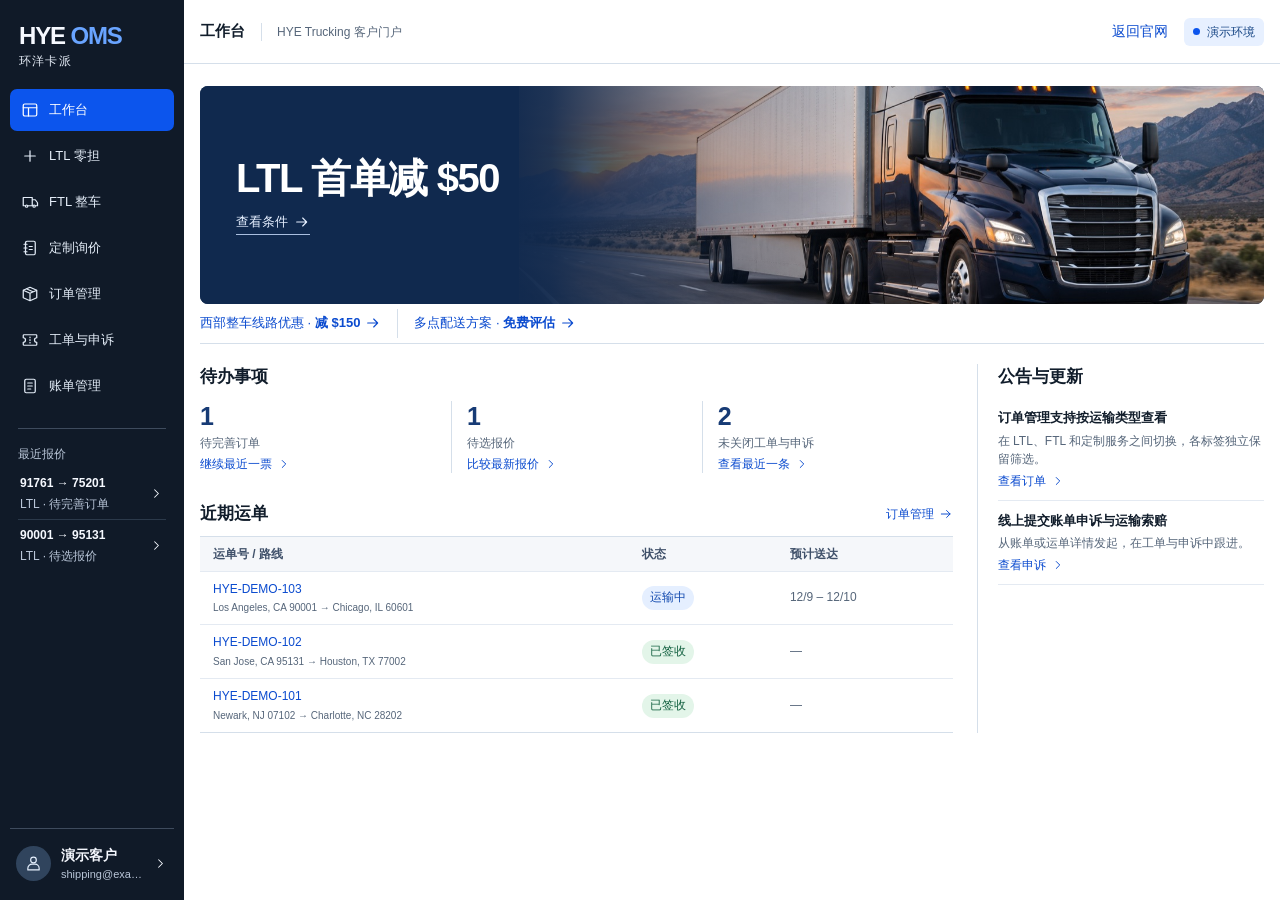
==== commit 113d6a32: "Show charged bills and autocomplete ZIP prefixes" ====
--- a/oms/index.html
+++ b/oms/index.html
@@ -7,9 +7,9 @@
   <title>HYE OMS | 环洋卡派客户门户</title>
   <link rel="icon" href="data:image/svg+xml,%3Csvg xmlns='http://www.w3.org/2000/svg' viewBox='0 0 64 64'%3E%3Crect width='64' height='64' rx='12' fill='%230e56ef'/%3E%3Cpath d='M19 16h8v12h10V16h8v32h-8V36H27v12h-8z' fill='white'/%3E%3C/svg%3E">
   <link rel="stylesheet" href="../assets/leaflet/leaflet.css">
-  <link rel="stylesheet" href="oms.css?v=dashboard-hero-first">
+  <link rel="stylesheet" href="oms.css?v=zip-suggestions">
   <script defer src="../assets/leaflet/leaflet.js"></script>
-  <script type="module" src="app.js?v=dashboard-hero-first"></script>
+  <script type="module" src="app.js?v=zip-prefix"></script>
 </head>
 <body>
   <svg xmlns="http://www.w3.org/2000/svg" class="symbols" aria-hidden="true">
--- a/oms/oms.css
+++ b/oms/oms.css
@@ -480,11 +480,15 @@
 .management-list .management-record { display: inline; white-space: normal; overflow-wrap: anywhere; }
 .management-list :is(td time, .amount) { font-variant-numeric: tabular-nums; }
 .management-list .ticket-mobile-meta { display: none; }
+.bill-order-summary { overflow-wrap: anywhere; }
+.bill-order-summary small + small { margin-top: 1px; }
+.bill-order-compact { display: none; }
 @container (max-width: 700px) {
   .bill-table-original { display: none; }
 }
 @container (max-width: 580px) {
   .bill-table-order, tr:has(> .bill-table-order) > .list-table-date { display: none; }
+  .bill-order-compact { display: block; }
 }
 @container (max-width: 420px) {
   .management-list :is(th, td) { padding-inline: 10px; }
@@ -532,7 +536,7 @@
 .order-empty-link .icon { width: 16px; height: 16px; }
 .order-inquiry-notes { white-space: pre-wrap; overflow-wrap: anywhere; }
 .status { display: inline-flex; align-items: center; font-size: 12px; font-weight: 500; padding: 3px 8px; border-radius: 20px; background: #edf1f6; color: #46576c; }
-.status.transit, .status.picked, .status.due { background: #e5efff; color: #124aaf; }
+.status.transit, .status.picked { background: #e5efff; color: #124aaf; }
 .status.ready { background: #fff1d6; color: #805411; }
 .status.delivered, .status.paid { background: #e3f5e9; color: #176444; }
 .management-tools:is([data-filters="tickets"], [data-filters="disputes"], [data-filters="claims"]) + .management-workspace .status.pending { background: #fff1d6; color: #805411; }
@@ -635,8 +639,14 @@
 .bill-detail-amount { display: grid; text-align: right; border-left: 1px solid var(--border); padding-inline-start: 10px; }
 .bill-detail-amount dt { color: var(--muted); font-size: 11px; }
 .bill-detail-amount dd { color: #173b75; font-size: 19px; line-height: 1.25; font-weight: 650; font-variant-numeric: tabular-nums; }
-.bill-detail-amount.estimate dd { color: #475b75; }
-.bill-estimate-note { background: #f4f7fa; border-radius: 6px; padding: 7px 9px; }
+.bill-disclosure { min-width: 0; border: 1px solid var(--border); border-radius: 7px; }
+.bill-disclosure > .sub-disclosure { justify-content: space-between; min-height: 44px; padding: 8px 10px; background: #f7faff; }
+.bill-disclosure > .sub-disclosure:hover { background: #eef4fc; }
+.bill-disclosure-label { display: grid; min-width: 0; gap: 2px; overflow-wrap: anywhere; }
+.bill-disclosure-label small { color: var(--muted); font-size: 12px; }
+.bill-disclosure-body { display: grid; gap: 8px; padding: 10px; border-top: 1px solid var(--border); font-size: 12px; overflow-wrap: anywhere; }
+.bill-disclosure-body > .link { justify-self: start; }
+.bill-disclosure-body .link .icon { width: 15px; height: 15px; }
 .bill-detail-actions { border-top: 1px solid var(--border); padding-top: 11px; }
 .tab-list { display: flex; gap: 12px; padding-inline: 14px; border-bottom: 1px solid var(--border); }
 .tab-list button { min-height: 38px; padding: 6px 9px; border: 0; border-bottom: 2px solid transparent; background: transparent; color: var(--muted); font-size: 13px; }
@@ -675,8 +685,7 @@
 .management-tabs a[aria-current] { color: #0b4bd4; border-bottom-color: var(--blue); font-weight: 600; }
 .management-tabs small { margin-inline-start: 4px; font-size: 12px; }
 .billing-summary { display: flex; align-items: center; flex-wrap: wrap; gap: 2px 4px; padding: 3px 0; }
-.billing-metric { display: flex; align-items: baseline; gap: 5px; padding: 4px 6px; border: 0; border-radius: 5px; background: transparent; color: var(--muted); font-size: 12px; white-space: nowrap; }
-.billing-metric:hover { background: #edf4ff; color: #0a4bcc; }
+.billing-metric { display: flex; align-items: baseline; gap: 5px; padding: 4px 6px; color: var(--muted); font-size: 12px; white-space: nowrap; }
 .billing-metric strong { color: #0a4bcc; font-size: 14px; font-weight: 650; font-variant-numeric: tabular-nums; }
 .account-fields { display: grid; grid-template-columns: repeat(2, minmax(0, 1fr)); gap: 14px 17px; }
 .account-fields .full { grid-column: 1 / -1; }
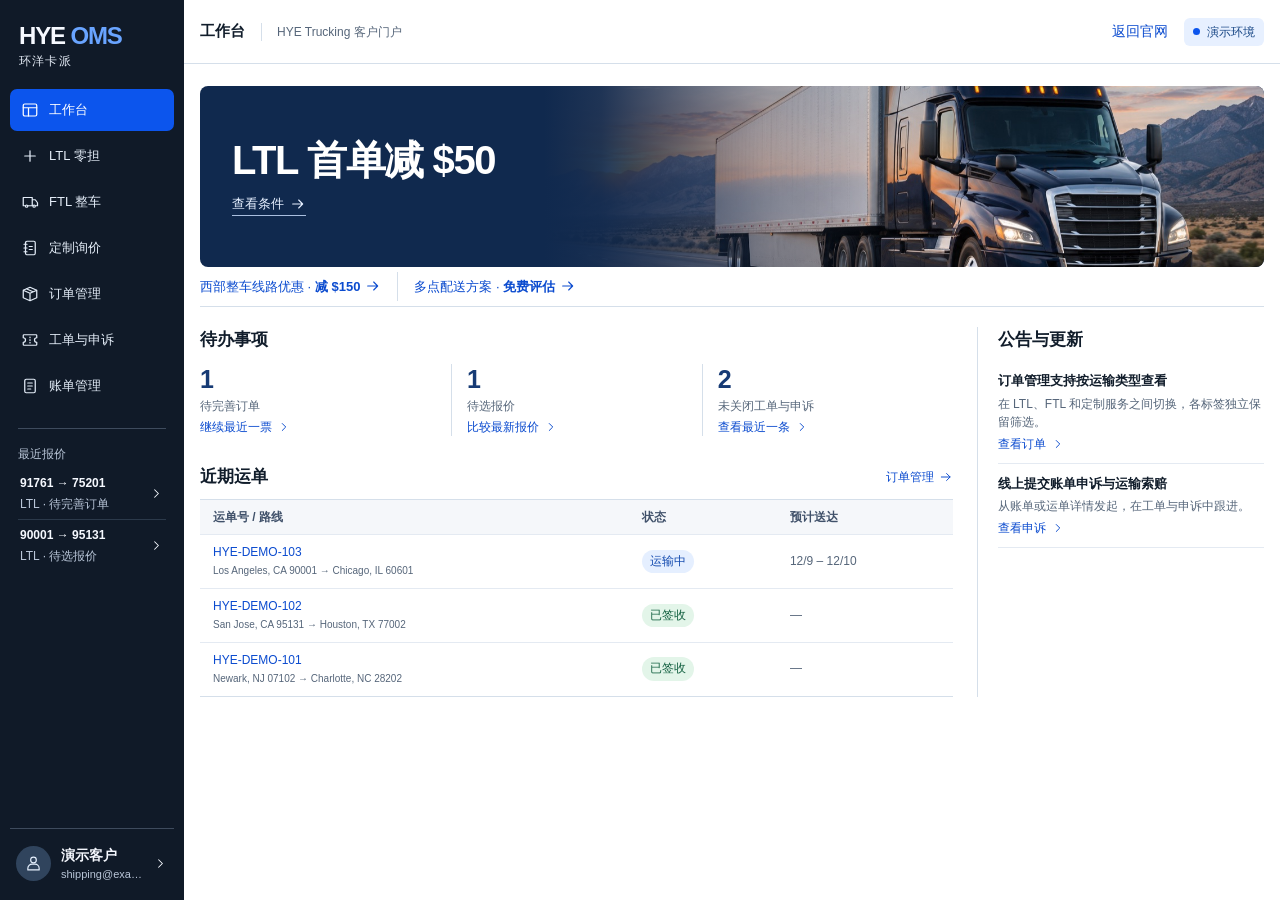
==== commit 946ab71d: "Improve OMS order review, documents, and management tables" ====
--- a/oms/index.html
+++ b/oms/index.html
@@ -7,9 +7,9 @@
   <title>HYE OMS | 环洋卡派客户门户</title>
   <link rel="icon" href="data:image/svg+xml,%3Csvg xmlns='http://www.w3.org/2000/svg' viewBox='0 0 64 64'%3E%3Crect width='64' height='64' rx='12' fill='%230e56ef'/%3E%3Cpath d='M19 16h8v12h10V16h8v32h-8V36H27v12h-8z' fill='white'/%3E%3C/svg%3E">
   <link rel="stylesheet" href="../assets/leaflet/leaflet.css">
-  <link rel="stylesheet" href="oms.css?v=zip-suggestions">
+  <link rel="stylesheet" href="oms.css?v=management-table-content">
   <script defer src="../assets/leaflet/leaflet.js"></script>
-  <script type="module" src="app.js?v=zip-prefix"></script>
+  <script type="module" src="app.js?v=management-table-content"></script>
 </head>
 <body>
   <svg xmlns="http://www.w3.org/2000/svg" class="symbols" aria-hidden="true">
--- a/oms/oms.css
+++ b/oms/oms.css
@@ -95,6 +95,9 @@
 .flow-crumbs a:hover { color: var(--blue); text-decoration: underline; text-underline-offset: 3px; }
 .flow-crumbs [aria-current="step"] { color: #0b4bd4; font-weight: 600; }
 .flow-pending { color: #68798e; }
+.breadcrumb:has(.workflow-quote-number) { flex-wrap: wrap; row-gap: 3px; }
+.workflow-quote-number { display: inline-flex; align-items: baseline; gap: 6px; padding-left: 13px; border-left: 1px solid var(--border); color: var(--muted); font-size: 12px; font-weight: 500; white-space: nowrap; }
+.workflow-quote-number strong { color: #203853; font-variant-numeric: tabular-nums; user-select: all; }
 .workflow-active .portal-label { display: none; }
 .portal-label { color: var(--muted); padding-left: 15px; border-left: 1px solid var(--border); font-size: 12px; }
 .topbar-actions { white-space: nowrap; }
@@ -105,13 +108,15 @@
 .page { min-height: 0; overflow: hidden auto; overscroll-behavior: none; padding: 31px max(var(--page-gutter), calc((100% - 1420px) / 2 + var(--page-gutter))) 46px; }
 .page:focus-visible { outline-offset: -3px; }
 .workflow-active .page { padding: 20px var(--page-gutter) 46px; }
+.page:has(> :is(.management-tools, .dashboard, .custom-quote)) { padding-inline: var(--page-gutter); }
 .page:has(> .management-tools) { padding-top: 16px; }
 .page:has(> .dashboard) { padding-block: 22px 40px; background: var(--surface); }
-.dashboard { display: grid; gap: 18px; margin-inline: auto; max-width: 1200px; }
+.dashboard { container: dashboard / inline-size; display: grid; grid-template-columns: minmax(0, 1fr); gap: clamp(14px, 2vw, 18px); }
 .dashboard-campaigns .icon { width: 15px; height: 15px; }
-.dashboard-feature { position: relative; isolation: isolate; display: flex; align-items: center; width: 100%; min-height: clamp(160px, 17vw, 232px); padding: 25px clamp(16px, 3vw, 36px); overflow: hidden; border: 0; border-radius: 8px; background: #10294e; color: white; text-align: left; }
-.dashboard-feature img { position: absolute; z-index: -2; inset: 0 0 0 auto; width: 70%; height: 100%; object-fit: cover; object-position: center 52%; }
-.dashboard-feature::after { position: absolute; z-index: -1; inset: 0; content: ""; background: linear-gradient(90deg, #10294e 15%, #10294e 28%, #10294eec 33%, #10294e50 49%, transparent 65%); }
+.dashboard-feature { --feature-image-width: min(70%, 720px); position: relative; isolation: isolate; display: flex; align-items: center; width: 100%; min-height: clamp(160px, 17cqi, 300px); padding: 25px clamp(16px, 3cqi, 36px); overflow: hidden; border: 0; border-radius: 8px; background: #10294e; color: white; text-align: left; }
+.dashboard-feature img, .dashboard-feature::after { position: absolute; inset: 0 0 0 auto; width: var(--feature-image-width); height: 100%; }
+.dashboard-feature img { z-index: -2; object-fit: cover; object-position: center 46%; }
+.dashboard-feature::after { z-index: -1; content: ""; background: linear-gradient(90deg, #10294e, #10294eec 8%, #10294e50 31%, transparent 54%); }
 .dashboard-feature-copy { display: grid; gap: 10px; justify-items: start; }
 .dashboard-feature-copy > strong { font-size: clamp(24px, 3.2vw, 40px); line-height: 1.18; letter-spacing: -.035em; }
 .dashboard-feature-copy > span { display: inline-flex; align-items: center; gap: 6px; padding-bottom: 2px; border-bottom: 1px solid #aabfdf; color: #e5efff; font-size: 13px; }
@@ -122,8 +127,8 @@
 .dashboard-campaigns li + li { padding-inline-start: 16px; margin-inline-start: 16px; border-inline-start: 1px solid var(--border); }
 .campaign-entry { min-height: 29px; font-size: 13px; }
 .campaign-offer { color: #124aaf; font-size: 13px; font-weight: 650; white-space: nowrap; }
-.dashboard-columns { display: grid; grid-template-columns: minmax(0, 1fr) minmax(225px, 27%); align-items: start; gap: 24px; padding-top: 2px; }
-.dashboard-main { display: grid; min-width: 0; gap: 22px; }
+.dashboard-columns { display: grid; grid-template-columns: minmax(0, 1fr) clamp(225px, 27%, 440px); align-items: start; gap: 24px; padding-top: 2px; }
+.dashboard-main { display: grid; grid-template-columns: minmax(0, 1fr); min-width: 0; gap: 22px; }
 .dashboard-section > .panel-head { margin-bottom: 9px; }
 .dashboard-section .subhead { font-size: 17px; }
 .dashboard-section > .panel-head .link { font-size: 12px; }
@@ -140,6 +145,7 @@
 .dashboard-table th { border-top: 0; padding-block: 8px; background: #f5f7fa; }
 .dashboard-table td { padding-block: 9px; }
 .dashboard-table td:first-child { overflow-wrap: anywhere; }
+.dashboard-table td:first-child .link { white-space: normal; }
 .dashboard-arrival { white-space: nowrap; color: var(--muted); }
 .dashboard-updates { align-self: stretch; padding-inline-start: 20px; border-inline-start: 1px solid var(--border); }
 .dashboard-updates ul { list-style: none; padding: 0; }
@@ -150,27 +156,37 @@
 .campaign-details { display: grid; gap: 14px; }
 .campaign-details > .campaign-offer { justify-self: start; padding: 5px 10px; border-radius: 6px; background: #e9f2ff; font-size: 19px; }
 .campaign-details ul { display: grid; gap: 5px; padding-inline-start: 20px; margin-top: 5px; font-size: 13px; }
-@media (max-width: 940px) {
+@container dashboard (max-width: 740px) {
   .dashboard-columns { grid-template-columns: minmax(0, 1fr); gap: 20px; }
   .dashboard-updates { padding: 12px 0 0; border-inline-start: 0; border-top: 1px solid var(--border); }
 }
-@media (max-width: 600px) {
-  .dashboard { gap: 14px; }
+@container dashboard (max-width: 575px) {
   .campaign-entry { font-size: 12px; }
-  .dashboard-feature { min-height: 142px; }
-  .dashboard-feature img { width: 75%; object-position: 65% 52%; }
-  .dashboard-feature::after { background: linear-gradient(90deg, #10294e 12%, #10294eec 26%, #10294eaf 46%, transparent 79%); }
+  .dashboard-feature { --feature-image-width: 75%; min-height: 142px; }
+  .dashboard-feature img { object-position: 65% 52%; }
+  .dashboard-feature::after { background: linear-gradient(90deg, #10294e, #10294edb 28%, #10294e90 50%, transparent 76%); }
   .dashboard-campaigns { column-gap: 12px; }
   .dashboard-campaigns li + li { padding-inline-start: 0; margin-inline-start: 0; border-inline-start: 0; }
   .dashboard-task { padding-inline: 8px; }
   .dashboard-task-value { font-size: 20px; }
   .dashboard-table :is(td, th) { padding-inline: 8px; }
 }
+@container dashboard (max-width: 330px) {
+  .dashboard-tasks { grid-template-columns: minmax(0, 1fr); }
+  .dashboard-task { grid-template-columns: 44px minmax(0, 1fr); gap: 3px 8px; padding: 7px 0; }
+  .dashboard-task + .dashboard-task { border-inline-start: 0; border-block-start: 1px solid var(--border); }
+  .dashboard-task-label { grid-row: 1; }
+  .dashboard-task-value { grid-area: 1 / 1 / 3 / 2; align-self: center; }
+}
 .page:has(> .custom-quote) { padding-top: 20px; }
+.custom-quote { container: custom-quote / inline-size; }
 .custom-quote, #custom-quote-form { gap: 14px; }
 .custom-quote-fields { margin-top: 12px; }
 .custom-stop-fields, .custom-contact-fields { display: grid; grid-template-columns: repeat(3, minmax(0, 1fr)); gap: 8px 10px; }
 .custom-stop-fields { margin-block: 10px; }
+@container custom-quote (max-width: 740px) {
+  .custom-quote .details-stops { grid-template-columns: minmax(0, 1fr); }
+}
 @container (max-width: 480px) {
   .custom-stop-fields { grid-template-columns: repeat(2, minmax(0, 1fr)); }
   .custom-stop-fields > :first-child { grid-column: 1 / -1; }
@@ -305,6 +321,14 @@
 .segmented button[aria-pressed="true"] { background: var(--blue); color: white; }
 .cargo-rows { display: grid; gap: 12px; margin: 15px 0 13px; }
 .cargo-row { display: grid; grid-template-columns: minmax(100px, 1.35fr) minmax(52px, .65fr) minmax(95px, 1.15fr) repeat(3, minmax(62px, .82fr)) 36px; align-items: end; gap: 9px; }
+.quote-cargo-panel { container-type: inline-size; }
+.cargo-row-with-class { grid-template-columns: minmax(100px, 1.35fr) minmax(52px, .65fr) minmax(95px, 1.15fr) repeat(3, minmax(62px, .82fr)) minmax(92px, 1fr) 36px; }
+@container (max-width: 680px) {
+  .quote-cargo-panel .cargo-row-with-class { grid-template-columns: repeat(3, minmax(0, 1fr)); }
+  .cargo-row-with-class .icon-button { grid-column: 3; justify-self: end; }
+  .cargo-row-with-class .icon-button:disabled { display: none; }
+  .quote-cargo-panel [data-quick-freight-class] { grid-column: span 2; }
+}
 .cargo-row .icon-button { height: 41px; }
 .cargo-row .icon-button:disabled { visibility: hidden; }
 .shipment-submit { min-height: 46px; padding-inline: 20px; }
@@ -359,8 +383,8 @@
 .commodity { display: grid; width: 100%; gap: 12px; }
 .commodity + .commodity { border-top: 1px solid var(--border); padding-top: 11px; }
 .commodity h4 { margin: 0; font-size: 13px; font-weight: 600; }
-.commodity-fields { display: grid; grid-template-columns: minmax(0, 2fr) repeat(2, minmax(0, 1fr)); align-items: start; gap: 12px 9px; }
-.cargo-declaration { min-width: 0; margin: 0; padding: 0; border: 0; }
+.commodity-fields { display: grid; grid-template-columns: minmax(0, 1.2fr) repeat(3, minmax(0, 1fr)); align-items: start; gap: 12px 9px; }
+.cargo-declaration { grid-column: span 2; min-width: 0; margin: 0; padding: 0; border: 0; }
 .cargo-declaration legend { padding: 0; font-size: 13px; font-weight: 500; }
 .declaration-options { display: flex; flex-wrap: wrap; column-gap: 14px; margin-top: 6px; }
 .declaration-options label { display: inline-flex; align-items: center; gap: 6px; min-height: 37px; cursor: pointer; font-size: 12px; }
@@ -372,11 +396,10 @@
 .cargo-detail-line { display: block; margin-top: 4px; color: var(--muted); }
 @container (max-width: 580px) {
   .cargo-item .cargo-row { grid-template-columns: repeat(3, minmax(0, 1fr)); }
+  .commodity-fields { grid-template-columns: repeat(2, minmax(0, 1fr)); }
   .cargo-declaration, .piece-fields { grid-column: 1 / -1; }
 }
 @container (max-width: 420px) {
-  .commodity-fields { grid-template-columns: repeat(2, minmax(0, 1fr)); }
-  .commodity-fields > :first-child { grid-column: 1 / -1; }
   .hazmat-grid { grid-template-columns: minmax(0, 1fr); }
 }
 @container (min-width: 600px) {
@@ -468,39 +491,42 @@
 .management-search > .with-icon { flex: 1 1 0; max-width: 380px; }
 .management-search .text-input { min-height: 34px; }
 .management-search .btn { flex: none; }
-.management-workspace { display: grid; align-items: start; grid-template-columns: minmax(0, 1fr) clamp(360px, 35%, 420px); gap: 12px; }
-.management-list { min-width: 0; container-type: inline-size; }
+.management-workspace { display: grid; align-items: start; grid-template-columns: minmax(0, 1fr) clamp(340px, 30%, 480px); gap: 12px; }
+.management-list { min-width: 0; container: management-list / inline-size; }
 .management-list .table-wrap { border-radius: var(--radius); }
 .management-list th { border-top: 0; background: #f4f7fa; padding-block: 10px; }
-.management-list td { vertical-align: middle; padding-block: 11px; }
-.management-list .list-table-amount { text-align: right; white-space: nowrap; }
+.management-list td { vertical-align: top; padding-block: 10px; overflow-wrap: anywhere; }
+.management-list .list-table-amount { width: 116px; text-align: right; white-space: nowrap; }
+.management-list .list-table-status { width: 97px; }
+.management-list .list-table-time { width: 125px; }
+.management-list .ticket-table-activity { width: 32%; }
 .management-list tr:has(.management-record) { cursor: pointer; }
 .management-list tr:has(.management-record):not(.table-row-selected):hover td { background: #f6f9fd; }
 .management-list .table-row-selected > td:first-child { box-shadow: inset 3px 0 var(--blue); }
 .management-list .management-record { display: inline; white-space: normal; overflow-wrap: anywhere; }
 .management-list :is(td time, .amount) { font-variant-numeric: tabular-nums; }
-.management-list .ticket-mobile-meta { display: none; }
-.bill-order-summary { overflow-wrap: anywhere; }
-.bill-order-summary small + small { margin-top: 1px; }
-.bill-order-compact { display: none; }
-@container (max-width: 700px) {
-  .bill-table-original { display: none; }
-}
-@container (max-width: 580px) {
-  .bill-table-order, tr:has(> .bill-table-order) > .list-table-date { display: none; }
-  .bill-order-compact { display: block; }
-}
-@container (max-width: 420px) {
-  .management-list :is(th, td) { padding-inline: 10px; }
-  .management-list :is(.ticket-table-context, .list-table-date) { display: none; }
-  .management-list .ticket-mobile-meta { display: block; }
+.management-list td .link { white-space: normal; overflow-wrap: anywhere; }
+.list-cell-value { font-variant-numeric: tabular-nums; }
+.list-row-context { margin-top: 4px; }
+.management-list .list-cell-preview { display: -webkit-box; overflow: hidden; -webkit-box-orient: vertical; -webkit-line-clamp: 2; }
+.management-list .list-row-context .list-cell-preview { color: var(--muted); }
+.management-list :is(.list-summary-compact, .list-summary-narrow) { display: none; }
+@container management-list (max-width: 680px) {
+  .management-list .list-table-wide { display: none; }
+  .management-list .list-summary-compact { display: block; }
+}
+@container management-list (max-width: 430px) {
+  .management-list :is(th, td) { padding-inline: 9px; }
+  .management-list .list-table-medium { display: none; }
+  .management-list .list-summary-narrow { display: block; }
+  .management-list .list-table-amount { width: 106px; }
 }
 .table-wrap { overflow: auto; border-radius: 0 0 var(--radius) var(--radius); }
 .table-wrap:focus-visible { outline-offset: -3px; }
 .table-wrap { scroll-margin-top: 12px; }
 .page:has(> .list-pagination) { --pagination-height: calc(51px + env(safe-area-inset-bottom)); padding-bottom: calc(var(--pagination-height) + 16px); scroll-padding-bottom: var(--pagination-height); }
 .list-pagination { position: fixed; z-index: 3; inset: auto 0 0 var(--sidebar-width); border-top: 1px solid var(--border); background: var(--surface); font-variant-numeric: tabular-nums; }
-.pagination-inner { display: flex; align-items: center; gap: 7px 10px; min-height: calc(var(--pagination-height) - 1px); max-width: 1420px; margin-inline: auto; padding: 9px var(--page-gutter) calc(9px + env(safe-area-inset-bottom)); }
+.pagination-inner { display: flex; align-items: center; gap: 7px 10px; min-height: calc(var(--pagination-height) - 1px); padding: 9px var(--page-gutter) calc(9px + env(safe-area-inset-bottom)); }
 .pagination-inner > .note { margin-inline-end: auto; line-height: 1.3; }
 .page-size select, .page-links button { min-height: 32px; border: 1px solid var(--border); border-radius: 6px; background: white; color: #34485f; font: inherit; font-size: 12px; }
 .page-size select { padding: 4px 5px; }
@@ -535,6 +561,26 @@
 .order-empty-link { margin-top: 8px; }
 .order-empty-link .icon { width: 16px; height: 16px; }
 .order-inquiry-notes { white-space: pre-wrap; overflow-wrap: anywhere; }
+.order-change-list { border: 1px solid var(--border); border-radius: 7px; }
+.order-change-record { display: grid; grid-template-columns: minmax(0, 1fr) auto auto; align-items: center; gap: 4px 6px; padding: 7px 9px; }
+.order-change-record + .order-change-record { border-top: 1px solid var(--border); }
+.order-change-ticket { display: block; min-width: 0; font-size: 12px; overflow-wrap: anywhere; }
+.order-change-disclosure > summary { gap: 3px; min-height: 26px; padding: 3px 4px; white-space: nowrap; }
+.order-change-disclosure > summary .icon { width: 13px; height: 13px; }
+.order-change-disclosure[open] { grid-column: 1 / -1; padding-bottom: 3px; }
+.order-change-disclosure[open] > summary { width: fit-content; margin-left: auto; }
+.order-cargo-compare { display: grid; grid-template-columns: repeat(auto-fit, minmax(min(100%, 185px), 1fr)); gap: 8px; }
+.order-cargo-compare > section { display: grid; align-content: start; gap: 7px; min-width: 0; padding: 9px; border: 1px solid var(--border); border-radius: 7px; }
+.order-cargo-compare > section:last-child { background: #f4f8ff; }
+.order-cargo-compare .detail-list > div { grid-template-columns: minmax(0, 1fr); gap: 2px; }
+.order-cargo-compare dt { font-weight: 600; }
+.order-change-diff { min-width: 0; border: 1px solid var(--border); border-radius: 7px; overflow: hidden; }
+.order-change-diff table { table-layout: fixed; }
+.order-change-diff :is(th, td) { padding: 8px; white-space: pre-wrap; overflow-wrap: anywhere; vertical-align: top; }
+.order-change-diff thead th { border-top: 0; }
+.order-change-diff th:first-child { width: 22%; }
+.order-change-diff tbody th { background: #f8fafd; }
+.order-change-diff tbody td:last-child { background: #f4f8ff; }
 .status { display: inline-flex; align-items: center; font-size: 12px; font-weight: 500; padding: 3px 8px; border-radius: 20px; background: #edf1f6; color: #46576c; }
 .status.transit, .status.picked { background: #e5efff; color: #124aaf; }
 .status.ready { background: #fff1d6; color: #805411; }
@@ -628,11 +674,26 @@
 .management-detail-scroll:focus-visible { outline-offset: -3px; }
 .management-detail-head > .panel-head { flex-wrap: wrap; padding: 12px 14px; gap: 6px 10px; }
 .management-detail-head > .panel-head > div:first-child { flex: 1 0 auto; max-width: 100%; }
-.management-detail-head:has(> .management-detail-controls) > .panel-head { padding-bottom: 6px; }
-.management-detail-controls { display: flex; align-items: center; justify-content: space-between; flex-wrap: wrap; gap: 4px 8px; padding-inline: 14px; }
-.management-detail-controls .tab-list { border-bottom: 0; gap: 4px; padding-inline: 0; }
-.management-detail-controls .actions { gap: 6px; padding-bottom: 5px; }
-.management-detail-controls .btn { min-height: 30px; padding: 3px 7px; }
+.management-detail-head:has(> .order-toolbar) { container: order-detail / inline-size; }
+.management-detail-head:has(> .order-toolbar) > .panel-head { flex-wrap: nowrap; padding-bottom: 8px; }
+.management-detail-head:has(> .order-toolbar) > .panel-head > div:first-child { display: flex; flex: 1; flex-wrap: wrap; align-items: baseline; gap: 2px 8px; min-width: 0; }
+.management-detail-head:has(> .order-toolbar) :is(.panel-title, .note) { margin: 0; }
+.order-toolbar { display: flex; align-items: center; justify-content: space-between; gap: 4px; padding-inline: 12px; }
+.order-toolbar .tab-list { flex: none; gap: 0; padding-inline: 0; border-bottom: 0; }
+.order-toolbar .tab-list button { min-height: 35px; padding-inline: 4px; font-size: 12px; white-space: nowrap; }
+.order-toolbar-actions { display: flex; align-items: center; gap: 3px; }
+.order-toolbar-actions :is(.btn, .link) { min-height: 26px; padding: 3px; border: 0; border-radius: 5px; background: transparent; color: #334e6d; font-size: 11px; font-weight: 500; white-space: nowrap; }
+.order-toolbar-actions :is(.btn, .link):hover { background: #e9f0fc; text-decoration: none; }
+.order-toolbar-actions .order-edit-action { background: #e6efff; color: #164795; font-weight: 600; }
+.order-toolbar-actions .order-edit-action:hover { background: #d9e7fd; }
+.order-toolbar-actions .order-cancel-action { flex: none; color: #9d2820; }
+.order-toolbar-actions .order-cancel-action:hover { background: #fff0ee; }
+.order-action-short { display: none; }
+@container order-detail (max-width: 332px) {
+  .order-toolbar { padding-inline: 8px; }
+  .order-action-full { display: none; }
+  .order-action-short { display: inline; }
+}
 .management-detail-head .panel-title { font-size: 17px; }
 .management-detail-head .note { margin-top: 3px; overflow-wrap: anywhere; }
 .management-detail-actions { margin-inline-start: auto; justify-content: flex-end; gap: 6px 9px; }
@@ -653,7 +714,30 @@
 .tab-list button[aria-selected="true"] { border-bottom-color: var(--blue); color: #0b4bd4; font-weight: 600; }
 .tab-list button:focus-visible, .order-tab-body:focus-visible, .account-tab-panel:focus-visible { outline-offset: -3px; }
 .management-detail .detail-body { gap: 12px; padding: 12px 14px 15px; }
-.order-carrier { display: flex; align-items: center; justify-content: space-between; flex-wrap: wrap; gap: 7px; }
+.order-overview { container: order-overview / inline-size; display: grid; gap: 13px; min-width: 0; }
+.order-overview-schedule { display: grid; gap: 9px; min-width: 0; padding: 11px 12px 10px; border: 1px solid #d9e5f6; border-radius: 8px; background: #f4f8fe; }
+.order-overview-times { display: grid; gap: 9px; }
+.order-overview-times:has(> div + div) { grid-template-columns: minmax(0, 1.25fr) minmax(0, 1fr); }
+.order-overview-times > div + div { padding-inline-start: 9px; border-inline-start: 1px solid #d9e5f6; }
+.order-overview-times dt { color: var(--muted); font-size: 12px; }
+.order-overview-times dd { display: grid; gap: 3px; overflow-wrap: anywhere; }
+.order-overview-times dd strong { color: #173454; font-size: 13px; font-variant-numeric: tabular-nums; }
+.order-overview-times > div:first-child dd strong { font-size: 17px; }
+.order-overview-schedule .order-progress { padding-top: 9px; border-top: 1px solid #d9e5f6; }
+.order-overview-route { display: grid; grid-template-columns: minmax(0, 1fr) auto minmax(0, 1fr); align-items: start; gap: 8px; }
+.order-overview-stop { display: grid; grid-template-columns: auto minmax(0, 1fr); align-items: start; gap: 6px; min-width: 0; }
+.order-overview-stop .overview-pin { margin-top: 2px; }
+.order-overview-stop :is(strong, .note) { display: block; }
+.order-overview-stop strong { color: #173454; overflow-wrap: anywhere; font-size: 13px; }
+.order-overview-arrow { align-self: center; width: 15px; height: 15px; color: #587496; }
+.order-overview-carrier { display: grid; grid-template-columns: minmax(0, 1fr) minmax(82px, 34%); gap: 9px; min-width: 0; padding-block: 7px 2px; border-top: 1px solid var(--border); }
+.order-overview-carrier > div { display: grid; align-content: start; gap: 3px; min-width: 0; }
+.order-overview-carrier .carrier-identity img { width: 43px; height: 24px; }
+.order-overview-pro { padding-inline-start: 9px; border-inline-start: 1px solid var(--border); overflow-wrap: anywhere; }
+.order-pro-number { color: #173454; font-size: 13px; font-weight: 600; font-variant-numeric: tabular-nums; user-select: all; }
+.order-overview-section { display: grid; gap: 8px; min-width: 0; }
+.order-overview-attention .order-change-list { border-color: #f0e1bd; background: #fffcf4; }
+.order-claim-history { justify-self: start; font-size: 12px; }
 .order-files, .api-key-list { display: grid; gap: 0; padding: 0; list-style: none; }
 :is(.order-files, .api-key-list) li { display: flex; align-items: center; justify-content: space-between; flex-wrap: wrap; gap: 9px; min-height: 54px; padding-block: 8px; }
 :is(.order-files, .api-key-list) li + li { border-top: 1px solid var(--border); }
@@ -670,14 +754,18 @@
 .detail-total { padding-top: 9px; border-top: 1px solid var(--border); }
 .detail-total dd { color: #0a4bcc; font-size: 17px; font-weight: 650; text-align: right; }
 .fees dd { text-align: right; }
-.timeline { display: grid; gap: 0; padding: 0 0 0 8px; list-style: none; }
-.timeline li { position: relative; display: grid; gap: 1px; min-height: 50px; padding: 0 0 12px 18px; color: #56667a; border-left: 2px solid #d6e0ed; font-size: 12px; }
-.timeline li::before { position: absolute; top: 3px; left: -7px; width: 12px; height: 12px; content: ""; border: 2px solid #a7b6c9; border-radius: 50%; background: white; }
-.timeline li:last-child { border-color: transparent; min-height: 0; padding-bottom: 0; }
-.timeline li.done { color: var(--ink); }
-.timeline li.done::before { background: #c4daff; border-color: var(--blue); }
-.timeline li[aria-current]::before { background: var(--blue); border-color: var(--blue); }
-.timeline small { color: var(--muted); }
+.order-progress { display: grid; grid-template-columns: repeat(4, minmax(0, 1fr)); gap: 0; padding: 3px 0 0; list-style: none; }
+.order-progress li { position: relative; display: grid; justify-items: center; gap: 5px; min-width: 0; color: var(--muted); text-align: center; font-size: 12px; }
+.order-progress li:not(:first-child)::before { position: absolute; top: 6px; right: 50%; width: 100%; height: 2px; content: ""; background: var(--border); }
+.order-progress li.done::before { background: #9dbeff; }
+.order-progress-dot { position: relative; z-index: 1; width: 14px; height: 14px; border: 2px solid #9caec4; border-radius: 50%; background: white; }
+.order-progress .done .order-progress-dot { border-color: var(--blue); background: #d8e7ff; }
+.order-progress [aria-current] { color: #0b4bd4; font-weight: 600; }
+.order-progress [aria-current] .order-progress-dot { background: var(--blue); }
+@container order-overview (max-width: 295px) {
+  .order-overview-route { grid-template-columns: minmax(0, 1fr); gap: 7px; }
+  .order-overview-arrow { display: none; }
+}
 .management-tabs-bar { display: flex; align-items: stretch; justify-content: space-between; flex-wrap: wrap; padding-inline: 11px; border-radius: var(--radius) var(--radius) 0 0; }
 .management-tabs { display: flex; gap: 10px; }
 .management-tabs a { display: block; white-space: nowrap; padding: 8px 9px 7px; border-bottom: 2px solid transparent; color: var(--muted); }
@@ -733,6 +821,12 @@
 .dialog .detail-body { padding: 16px 20px 20px; }
 .dialog .address-book { padding: 0; }
 .dialog.wide-dialog { width: min(930px, calc(100% - 24px)); }
+.dialog[data-mode="order-change"] { position: fixed; inset: 0 0 0 auto; margin: 0; width: min(550px, 100%); max-width: none; height: 100dvh; max-height: none; border-radius: 0; border-width: 0 0 0 1px; overscroll-behavior: contain; }
+.dialog[data-mode="order-change"] > .panel-head { position: sticky; z-index: 1; top: 0; background: var(--surface); }
+.order-change-context { display: flex; align-items: center; justify-content: space-between; gap: 10px; }
+.order-change-form { display: grid; gap: 12px; }
+.order-change-side { justify-self: start; }
+.order-change-fields { display: grid; grid-template-columns: repeat(2, minmax(0, 1fr)); gap: 9px 10px; }
 .dialog[data-mode="assistant"] { width: min(570px, calc(100% - 24px)); overscroll-behavior: contain; }
 .dialog[data-mode="assistant"] > .panel-head { position: sticky; z-index: 1; top: 0; padding: 12px 16px; background: var(--surface); }
 .dialog[data-mode="assistant"] > .detail-body { gap: 13px; padding: 12px 16px 16px; }
@@ -752,7 +846,7 @@
 @media (width > 1160px) {
   .page:has(> .details-layout) { padding-inline-end: 8px; }
 }
-@media (width > 1080px) {
+@media (width > 1080px) and (height >= 480px) {
   .page:has(> .management-workspace) { display: grid; grid-template-rows: auto minmax(0, 1fr); overflow: clip; }
   .management-workspace { min-height: 0; }
   .management-list { display: flex; flex-direction: column; max-height: 100%; min-height: 0; }
@@ -768,6 +862,10 @@
   .shell { --sidebar-width: 168px; }
   .split.has-detail, .management-workspace { grid-template-columns: minmax(0, 1fr); }
   .management-detail { height: max(230px, calc(100dvh - var(--mobile-bar, 64px) - var(--pagination-height) - 24px)); }
+}
+@media (height < 480px) {
+  .management-detail { height: auto; }
+  .management-detail-scroll { overflow: visible; }
 }
 @media (max-width: 950px) {
   .rates-layout { grid-template-columns: minmax(0, 1fr); }
@@ -784,13 +882,21 @@
   .topbar-context, .topbar-actions { gap: 9px; }
   .page { padding-top: 23px; }
 }
+@media (621px <= width <= 740px) {
+  .workflow-active:has(.workflow-quote-number) { --mobile-bar: 64px; }
+}
+@media (max-width: 420px) {
+  .workflow-active:has(.workflow-quote-number) { --mobile-bar: 104px; }
+  .workflow-active .topbar:has(.workflow-quote-number) { grid-template-rows: 36px 49px; }
+  .workflow-active .breadcrumb:has(.workflow-quote-number) { align-content: center; }
+}
 @media (max-width: 730px) {
   .management-search { flex-basis: 100%; }
   .management-search > .with-icon { max-width: none; }
   .management-status-tabs { gap: 3px; }
   .management-status-tabs button { gap: 4px; padding-inline: 5px; }
   .management-status-count { min-width: 16px; padding-inline: 3px; }
-  .details-stops { grid-template-columns: minmax(0, 1fr); }
+  .details-layout .details-stops { grid-template-columns: minmax(0, 1fr); }
   .carrier-rate-main { grid-template-columns: minmax(0, 1fr) auto; }
   .carrier-rate-main > .rate-meta { grid-row: 2; grid-column: 1 / -1; }
   .rate-meta { grid-template-columns: repeat(2, minmax(0, 1fr)); }
@@ -812,6 +918,8 @@
   .workflow-active .mobile-menu { grid-column: 1; grid-row: 1; justify-self: start; }
   .workflow-active .topbar-actions { grid-column: 2; grid-row: 1; gap: 8px; }
   .workflow-active .breadcrumb { grid-column: 1 / -1; grid-row: 2; align-self: stretch; border-top: 1px solid #edf1f6; }
+  .workflow-active .breadcrumb:has(.workflow-quote-number) { justify-content: space-between; column-gap: 8px; }
+  .workflow-quote-number { padding-left: 0; border: 0; }
   .flow-crumbs { font-size: 12px; }
   .workflow-active .page { padding-top: 14px; }
   #workflow-action .btn { min-height: 32px; padding-inline: 8px; font-size: 12px; }
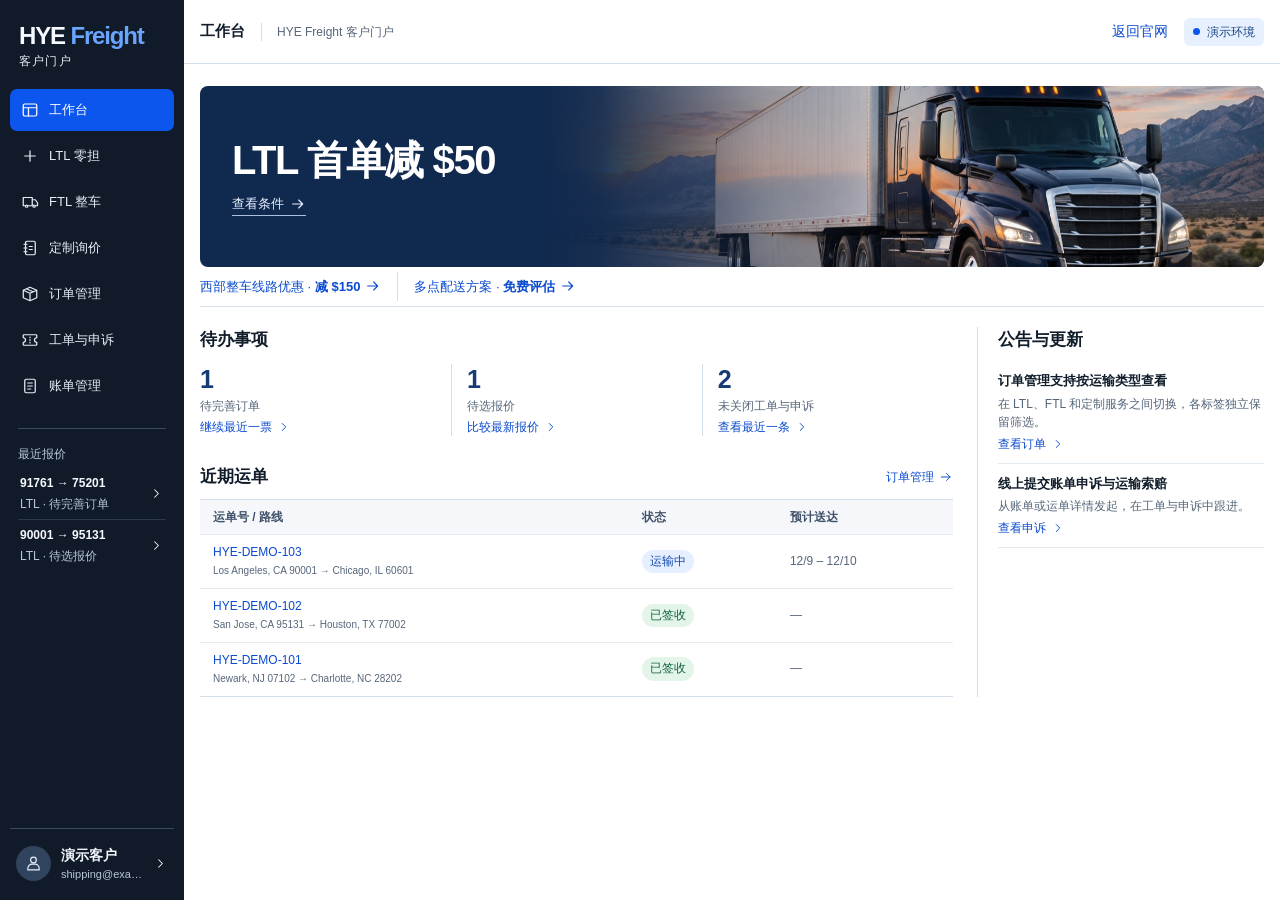
==== commit 89625b56: "Unify website and customer portal branding as HYE Freight" ====
--- a/oms/index.html
+++ b/oms/index.html
@@ -4,12 +4,12 @@
   <meta charset="utf-8">
   <meta name="viewport" content="width=device-width, initial-scale=1">
   <meta name="theme-color" content="#101a28">
-  <title>HYE OMS | 环洋卡派客户门户</title>
+  <title>HYE Freight | 客户门户</title>
   <link rel="icon" href="data:image/svg+xml,%3Csvg xmlns='http://www.w3.org/2000/svg' viewBox='0 0 64 64'%3E%3Crect width='64' height='64' rx='12' fill='%230e56ef'/%3E%3Cpath d='M19 16h8v12h10V16h8v32h-8V36H27v12h-8z' fill='white'/%3E%3C/svg%3E">
   <link rel="stylesheet" href="../assets/leaflet/leaflet.css">
-  <link rel="stylesheet" href="oms.css?v=management-table-content">
+  <link rel="stylesheet" href="oms.css?v=hye-freight">
   <script defer src="../assets/leaflet/leaflet.js"></script>
-  <script type="module" src="app.js?v=management-table-content"></script>
+  <script type="module" src="app.js?v=hye-freight"></script>
 </head>
 <body>
   <svg xmlns="http://www.w3.org/2000/svg" class="symbols" aria-hidden="true">
@@ -29,7 +29,7 @@
   </svg>
   <div class="shell">
     <aside class="sidebar" id="sidebar">
-      <a class="brand" href="#dashboard" aria-label="HYE OMS · 工作台"><span>HYE <strong>OMS</strong></span><small>环洋卡派</small></a>
+      <a class="brand" href="#dashboard" aria-label="HYE Freight · 工作台"><span>HYE <strong>Freight</strong></span><small>客户门户</small></a>
       <nav class="navigation" aria-label="客户门户导航">
         <a href="#dashboard" data-nav="dashboard"><svg class="icon" aria-hidden="true"><use href="#dashboard"/></svg>工作台</a>
         <a href="#quote" data-nav="quote"><svg class="icon" aria-hidden="true"><use href="#plus"/></svg>LTL 零担</a>
@@ -56,7 +56,7 @@
         <div class="topbar-context">
           <button type="button" class="icon-button mobile-menu" id="menu-button" aria-label="打开导航" aria-controls="sidebar" aria-expanded="false"><svg class="icon" aria-hidden="true"><use href="#menu"/></svg></button>
           <div id="breadcrumb" class="breadcrumb">工作台</div>
-          <span class="portal-label">HYE Trucking 客户门户</span>
+          <span class="portal-label">HYE Freight 客户门户</span>
         </div>
         <div class="topbar-actions">
           <div id="workflow-action" hidden></div>
@@ -98,6 +98,6 @@
   </dialog>
   <div class="toast" id="toast" role="status" hidden></div>
   <div id="service-tooltip" class="service-tooltip" aria-hidden="true" hidden></div>
-  <noscript>请启用 JavaScript 以使用 HYE OMS 演示。</noscript>
+  <noscript>请启用 JavaScript 以使用 HYE Freight 客户门户。</noscript>
 </body>
 </html>
--- a/oms/oms.css
+++ b/oms/oms.css
@@ -33,7 +33,7 @@
 .sidebar { min-height: 0; overflow: clip; display: flex; flex-direction: column; gap: 21px; padding: 23px 10px 14px; background: var(--sidebar); color: #f6f9ff; }
 .sidebar > :is(.brand, .navigation, .sidebar-account) { flex: none; }
 .brand { display: grid; width: fit-content; margin-left: 9px; line-height: 1.08; }
-.brand > span { font-size: 24px; font-weight: 700; letter-spacing: -.048em; }
+.brand > span { font-size: 24px; font-weight: 700; letter-spacing: -.048em; white-space: nowrap; }
 .brand strong { color: #69a4ff; font-weight: inherit; }
 .brand small { margin-top: 6px; color: #e5ecf6; font-size: 12px; font-weight: 500; letter-spacing: .1em; }
 .navigation { display: grid; gap: 4px; }
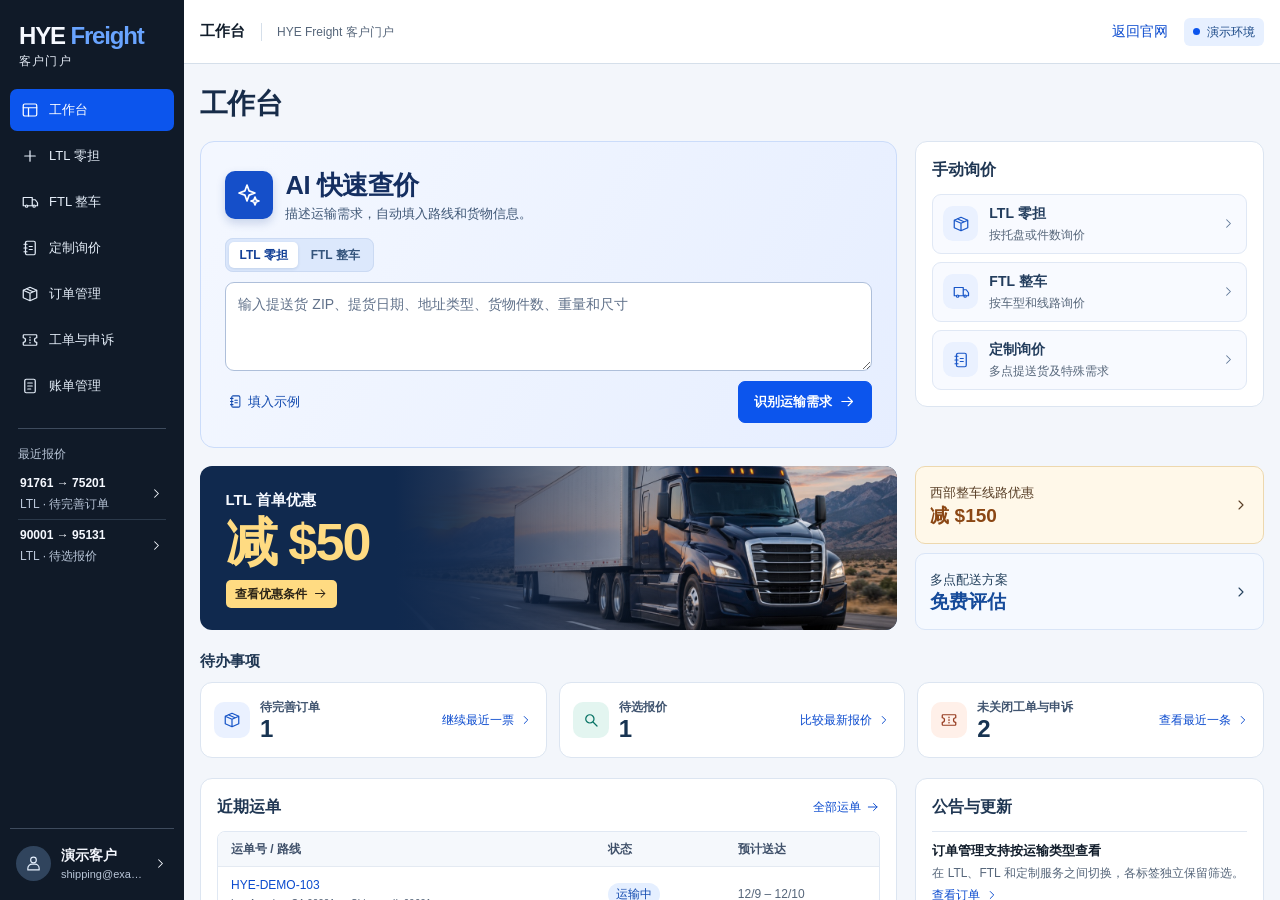
==== commit f4f564bb: "Redesign OMS dashboard with quick quotes and featured offers" ====
--- a/oms/index.html
+++ b/oms/index.html
@@ -7,13 +7,14 @@
   <title>HYE Freight | 客户门户</title>
   <link rel="icon" href="data:image/svg+xml,%3Csvg xmlns='http://www.w3.org/2000/svg' viewBox='0 0 64 64'%3E%3Crect width='64' height='64' rx='12' fill='%230e56ef'/%3E%3Cpath d='M19 16h8v12h10V16h8v32h-8V36H27v12h-8z' fill='white'/%3E%3C/svg%3E">
   <link rel="stylesheet" href="../assets/leaflet/leaflet.css">
-  <link rel="stylesheet" href="oms.css?v=hye-freight">
+  <link rel="stylesheet" href="oms.css?v=dashboard-offers">
   <script defer src="../assets/leaflet/leaflet.js"></script>
-  <script type="module" src="app.js?v=hye-freight"></script>
+  <script type="module" src="app.js?v=dashboard-offers"></script>
 </head>
 <body>
   <svg xmlns="http://www.w3.org/2000/svg" class="symbols" aria-hidden="true">
     <symbol id="dashboard" viewBox="0 0 24 24"><rect x="3" y="4" width="18" height="16" rx="2"/><path d="M3 9h18m-11 0v11"/></symbol>
+    <symbol id="sparkles" viewBox="0 0 24 24"><path d="m10 2 2.1 5.9L18 10l-5.9 2.1L10 18l-2.1-5.9L2 10l5.9-2.1L10 2Zm8 12 1.1 2.9L22 18l-2.9 1.1L18 22l-1.1-2.9L14 18l2.9-1.1L18 14Z"/></symbol>
     <symbol id="plus" viewBox="0 0 24 24"><path d="M12 5v14M5 12h14"/></symbol>
     <symbol id="order" viewBox="0 0 24 24"><path d="m3 7 9-4 9 4v10l-9 4-9-4V7Zm0 0 9 4 9-4m-9 4v10m-5-16 9 4"/></symbol>
     <symbol id="ticket" viewBox="0 0 24 24"><path d="M4 5h16a1 1 0 0 1 1 1v3a3 3 0 0 0 0 6v3a1 1 0 0 1-1 1H4a1 1 0 0 1-1-1v-3a3 3 0 0 0 0-6V6a1 1 0 0 1 1-1Zm8 3v1m0 2.5v1m0 2.5v1"/></symbol>
@@ -56,6 +57,7 @@
         <div class="topbar-context">
           <button type="button" class="icon-button mobile-menu" id="menu-button" aria-label="打开导航" aria-controls="sidebar" aria-expanded="false"><svg class="icon" aria-hidden="true"><use href="#menu"/></svg></button>
           <div id="breadcrumb" class="breadcrumb">工作台</div>
+          <nav id="custom-inquiry-nav" class="custom-top-tabs" aria-label="定制询价" hidden></nav>
           <span class="portal-label">HYE Freight 客户门户</span>
         </div>
         <div class="topbar-actions">
--- a/oms/oms.css
+++ b/oms/oms.css
@@ -110,86 +110,364 @@
 .workflow-active .page { padding: 20px var(--page-gutter) 46px; }
 .page:has(> :is(.management-tools, .dashboard, .custom-quote)) { padding-inline: var(--page-gutter); }
 .page:has(> .management-tools) { padding-top: 16px; }
-.page:has(> .dashboard) { padding-block: 22px 40px; background: var(--surface); }
-.dashboard { container: dashboard / inline-size; display: grid; grid-template-columns: minmax(0, 1fr); gap: clamp(14px, 2vw, 18px); }
-.dashboard-campaigns .icon { width: 15px; height: 15px; }
-.dashboard-feature { --feature-image-width: min(70%, 720px); position: relative; isolation: isolate; display: flex; align-items: center; width: 100%; min-height: clamp(160px, 17cqi, 300px); padding: 25px clamp(16px, 3cqi, 36px); overflow: hidden; border: 0; border-radius: 8px; background: #10294e; color: white; text-align: left; }
-.dashboard-feature img, .dashboard-feature::after { position: absolute; inset: 0 0 0 auto; width: var(--feature-image-width); height: 100%; }
-.dashboard-feature img { z-index: -2; object-fit: cover; object-position: center 46%; }
-.dashboard-feature::after { z-index: -1; content: ""; background: linear-gradient(90deg, #10294e, #10294eec 8%, #10294e50 31%, transparent 54%); }
-.dashboard-feature-copy { display: grid; gap: 10px; justify-items: start; }
-.dashboard-feature-copy > strong { font-size: clamp(24px, 3.2vw, 40px); line-height: 1.18; letter-spacing: -.035em; }
-.dashboard-feature-copy > span { display: inline-flex; align-items: center; gap: 6px; padding-bottom: 2px; border-bottom: 1px solid #aabfdf; color: #e5efff; font-size: 13px; }
-.dashboard-feature-copy .icon { width: 16px; height: 16px; }
-.dashboard-feature:hover .dashboard-feature-copy > span { border-color: white; color: white; }
-.dashboard-feature:focus-visible { outline-offset: 3px; }
-.dashboard-campaigns { display: flex; flex-wrap: wrap; align-items: center; gap: 3px 0; padding: 5px 0; margin: 0; list-style: none; border-bottom: 1px solid var(--border); }
-.dashboard-campaigns li + li { padding-inline-start: 16px; margin-inline-start: 16px; border-inline-start: 1px solid var(--border); }
-.campaign-entry { min-height: 29px; font-size: 13px; }
-.campaign-offer { color: #124aaf; font-size: 13px; font-weight: 650; white-space: nowrap; }
-.dashboard-columns { display: grid; grid-template-columns: minmax(0, 1fr) clamp(225px, 27%, 440px); align-items: start; gap: 24px; padding-top: 2px; }
-.dashboard-main { display: grid; grid-template-columns: minmax(0, 1fr); min-width: 0; gap: 22px; }
-.dashboard-section > .panel-head { margin-bottom: 9px; }
-.dashboard-section .subhead { font-size: 17px; }
-.dashboard-section > .panel-head .link { font-size: 12px; }
-.dashboard-section .link .icon { width: 14px; height: 14px; }
-.dashboard-tasks { display: grid; grid-template-columns: repeat(3, minmax(0, 1fr)); padding-block: 3px 6px; }
-.dashboard-task { display: grid; align-content: start; gap: 3px; min-width: 0; padding-inline: 15px; }
-.dashboard-task:first-child { padding-inline-start: 0; }
-.dashboard-task:last-child { padding-inline-end: 0; }
-.dashboard-task + .dashboard-task { border-inline-start: 1px solid var(--border); }
-.dashboard-task-label { grid-row: 2; color: var(--muted); font-size: 12px; font-weight: 500; }
-.dashboard-task-value { color: #173b75; font-size: 25px; line-height: 1.2; font-weight: 650; font-variant-numeric: tabular-nums; overflow-wrap: anywhere; }
-.dashboard-task-links { display: flex; flex-wrap: wrap; gap: 3px 10px; font-size: 12px; }
-.dashboard-table { overflow: auto; border-block: 1px solid var(--border); }
-.dashboard-table th { border-top: 0; padding-block: 8px; background: #f5f7fa; }
-.dashboard-table td { padding-block: 9px; }
+.page:has(> .dashboard) { padding-block: 24px 40px; background: #f3f6fb; }
+.dashboard {
+  container: dashboard / inline-size;
+  display: grid;
+  gap: clamp(16px, 2.1vw, 20px);
+  max-width: 1360px;
+  margin-inline: auto;
+}
+.dashboard .page-head { margin: 0; }
+.dashboard .page-head h1 { color: #172c49; font-size: clamp(23px, 2.6cqi, 30px); letter-spacing: -.025em; }
+.dashboard-columns { display: grid; grid-template-columns: minmax(0, 2fr) minmax(260px, 1fr); align-items: start; gap: 18px; }
+.dashboard-top { grid-template-areas: "assistant shortcuts" "offers offers"; }
+.dashboard-assistant { grid-area: assistant; }
+.dashboard-shortcuts { grid-area: shortcuts; }
+.dashboard-section, .dashboard-task {
+  min-width: 0;
+  border: 1px solid #dce5f1;
+  border-radius: 12px;
+  background: var(--surface);
+}
+.dashboard-section { padding: 16px; }
+.dashboard-section .subhead, .dashboard-tasks-title { color: #203753; font-size: 16px; }
+.dashboard-section > .panel-head, .dashboard-updates > h2 { margin-bottom: 12px; }
+.dashboard-section .link { font-size: 12px; }
+.dashboard-section .link .icon, .dashboard-task .link .icon { width: 14px; height: 14px; }
+
+.dashboard-assistant {
+  display: grid;
+  gap: 14px;
+  min-width: 0;
+  padding: clamp(16px, 2.3cqi, 26px);
+  border: 1px solid #cbdcfa;
+  border-radius: 14px;
+  background: linear-gradient(118deg, #f3f7ff 7%, #e6eeff 100%);
+}
+.dashboard-assistant-head { display: flex; align-items: center; gap: 12px; }
+.dashboard-assistant-head h2 { color: #152f61; font-size: clamp(20px, 2.4cqi, 26px); letter-spacing: -.02em; }
+.dashboard-assistant-head p { color: #3e5675; font-size: 13px; }
+.dashboard-assistant-icon, .dashboard-shortcut-icon, .dashboard-task-icon {
+  display: grid;
+  flex: none;
+  place-items: center;
+  border-radius: 10px;
+  background: #eaf1ff;
+  color: #1856c8;
+}
+.dashboard-assistant-icon { width: 48px; height: 48px; background: #154fc9; color: #fff; box-shadow: 0 4px 10px #193f9233; }
+.dashboard-assistant-icon .icon { width: 24px; height: 24px; }
+#dashboard-quote-form { display: grid; gap: 10px; }
+.dashboard-mode { display: flex; gap: 3px; width: fit-content; margin: 0; padding: 3px; border: 1px solid #cbdaf3; border-radius: 8px; background: #dce8fc; }
+.dashboard-mode label { position: relative; cursor: pointer; }
+.dashboard-mode span { display: block; padding: 4px 10px; border-radius: 5px; color: #34547c; font-size: 12px; font-weight: 600; white-space: nowrap; }
+.dashboard-mode :checked + span { background: white; color: #123f96; box-shadow: 0 1px 3px #244b7e26; }
+.dashboard-mode :focus-visible + span { outline: 2px solid #4178da; outline-offset: 2px; }
+#dashboard-quote-form textarea {
+  width: 100%;
+  min-height: 82px;
+  max-height: 270px;
+  padding: 11px 12px;
+  resize: vertical;
+  border: 1px solid #aebfda;
+  border-radius: 9px;
+  background: white;
+  color: var(--ink);
+  line-height: 1.55;
+}
+#dashboard-quote-form textarea::placeholder { color: #60718a; }
+.dashboard-assistant-actions { display: flex; align-items: center; justify-content: space-between; flex-wrap: wrap; gap: 8px 12px; }
+.dashboard-assistant-actions .link { min-height: 36px; padding-inline: 3px; color: #124aaf; font-size: 13px; }
+.dashboard-assistant-actions .link .icon { width: 15px; height: 15px; }
+.dashboard-assistant .assistant-result { background: white; }
+.dashboard-assistant .assistant-result .actions { flex-wrap: wrap; }
+
+.dashboard-shortcuts { display: grid; align-content: start; gap: 12px; }
+.dashboard-shortcuts ul, .dashboard-tasks, .dashboard-updates ul, .dashboard-campaigns { padding: 0; list-style: none; }
+.dashboard-shortcuts ul { display: grid; gap: 8px; }
+.dashboard-shortcuts a { display: flex; align-items: center; gap: 11px; min-height: 60px; padding: 8px 10px; border: 1px solid #e0e8f5; border-radius: 9px; background: #f8faff; color: #233d5d; }
+.dashboard-shortcuts a:hover { border-color: #adc6f4; background: #eff5ff; color: #124aaf; }
+.dashboard-shortcut-icon { width: 35px; height: 35px; }
+.dashboard-shortcut-icon .icon, .dashboard-task-icon .icon { width: 18px; height: 18px; }
+.dashboard-shortcuts a > span:nth-child(2) { flex: 1; }
+.dashboard-shortcuts a > .icon { width: 15px; height: 15px; color: #607798; }
+.dashboard-shortcuts small { display: block; margin-top: 2px; color: var(--muted); font-size: 12px; }
+
+.dashboard-tasks-title { margin-bottom: 9px; }
+.dashboard-tasks { display: grid; grid-template-columns: repeat(3, minmax(0, 1fr)); gap: 12px; }
+.dashboard-task { display: flex; align-items: center; gap: 10px; min-height: 76px; padding: 11px 13px; }
+.dashboard-task-icon { width: 36px; height: 36px; }
+.dashboard-task:nth-child(2) .dashboard-task-icon { color: #087365; background: #e3f5f0; }
+.dashboard-task:nth-child(3) .dashboard-task-icon { color: #973c21; background: #fff0e9; }
+.dashboard-task h3 { color: #415570; font-size: 12px; font-weight: 600; }
+.dashboard-task-value { color: #183452; font-size: 24px; line-height: 1.1; font-weight: 650; font-variant-numeric: tabular-nums; }
+.dashboard-task .link { margin-inline-start: auto; font-size: 12px; }
+
+.dashboard-table { overflow: auto; border: 1px solid #e0e8f3; border-radius: 8px; }
+.dashboard-table th { border-top: 0; padding-block: 8px; background: #f5f8fc; }
+.dashboard-table td { padding-block: 10px; }
+.dashboard-table tbody tr:last-child td { border-bottom: 0; }
 .dashboard-table td:first-child { overflow-wrap: anywhere; }
 .dashboard-table td:first-child .link { white-space: normal; }
 .dashboard-arrival { white-space: nowrap; color: var(--muted); }
-.dashboard-updates { align-self: stretch; padding-inline-start: 20px; border-inline-start: 1px solid var(--border); }
-.dashboard-updates ul { list-style: none; padding: 0; }
-.dashboard-updates li { display: grid; gap: 4px; padding-block: 10px; border-bottom: 1px solid #e4eaf2; }
+.dashboard-updates li { display: grid; gap: 4px; padding-block: 9px; border-top: 1px solid #e1e8f2; }
+.dashboard-updates li:last-child { padding-bottom: 0; }
 .dashboard-updates h3 { font-size: 13px; font-weight: 600; }
 .dashboard-updates p { font-size: 12px; color: var(--muted); }
-.dashboard-updates .link { justify-self: start; font-size: 12px; }
+.dashboard-updates .link { justify-self: start; }
+.dashboard-offers { grid-area: offers; display: grid; grid-template-columns: minmax(0, 2fr) minmax(260px, 1fr); gap: 18px; }
+.dashboard-feature {
+  position: relative;
+  isolation: isolate;
+  display: flex;
+  align-items: center;
+  min-width: 0;
+  min-height: 164px;
+  padding: 16px clamp(16px, 2.4cqi, 32px);
+  overflow: hidden;
+  border: 0;
+  border-radius: 12px;
+  background: #10294e;
+  color: white;
+  text-align: left;
+}
+.dashboard-feature img, .dashboard-feature::after { position: absolute; inset: 0 0 0 auto; width: 72%; height: 100%; }
+.dashboard-feature img { z-index: -2; object-fit: cover; object-position: center 55%; }
+.dashboard-feature::after { z-index: -1; content: ""; background: linear-gradient(90deg, #10294e, #10294ee8 12%, #10294e5e 45%, transparent 78%); }
+.dashboard-feature-copy { display: grid; justify-items: start; gap: 5px; }
+.dashboard-feature-title { color: #f6f9ff; font-size: 15px; font-weight: 600; }
+.dashboard-feature-copy > strong { color: #ffdb82; font-size: clamp(32px, 5cqi, 52px); line-height: 1.03; letter-spacing: -.035em; }
+.dashboard-feature-action { display: inline-flex; align-items: center; gap: 6px; margin-top: 5px; padding: 5px 9px; border-radius: 5px; background: #ffdb82; color: #2d2518; font-size: 12px; font-weight: 650; }
+.dashboard-feature-action .icon { width: 15px; height: 15px; }
+.dashboard-feature:hover .dashboard-feature-action { background: #ffe9b2; }
+
+.dashboard-campaigns { display: grid; grid-template-rows: repeat(2, minmax(0, 1fr)); gap: 9px; }
+.campaign-entry { display: flex; align-items: center; justify-content: space-between; gap: 8px; width: 100%; height: 100%; min-height: 66px; padding: 9px 14px; border: 1px solid #d9e5f7; border-radius: 10px; background: #f5f9ff; color: #26435f; text-align: left; }
+.campaign-entry > span { display: grid; gap: 2px; font-size: 13px; }
+.campaign-entry strong { color: #164b9a; font-size: 19px; line-height: 1.2; }
+.campaign-entry .icon { width: 16px; height: 16px; }
+.campaign-entry:hover { border-color: #a8bfe4; background: #eaf2ff; }
+.campaign-entry[data-id="ftl-west"] { border-color: #edd8ae; background: #fff8e9; color: #583e26; }
+.campaign-entry[data-id="ftl-west"] strong { color: #8b4714; }
+.campaign-entry[data-id="ftl-west"]:hover { border-color: #d5ad68; background: #fff1d2; }
+.campaign-offer { color: #124aaf; font-size: 13px; font-weight: 650; white-space: nowrap; }
 .campaign-details { display: grid; gap: 14px; }
 .campaign-details > .campaign-offer { justify-self: start; padding: 5px 10px; border-radius: 6px; background: #e9f2ff; font-size: 19px; }
 .campaign-details ul { display: grid; gap: 5px; padding-inline-start: 20px; margin-top: 5px; font-size: 13px; }
-@container dashboard (max-width: 740px) {
-  .dashboard-columns { grid-template-columns: minmax(0, 1fr); gap: 20px; }
-  .dashboard-updates { padding: 12px 0 0; border-inline-start: 0; border-top: 1px solid var(--border); }
-}
-@container dashboard (max-width: 575px) {
-  .campaign-entry { font-size: 12px; }
-  .dashboard-feature { --feature-image-width: 75%; min-height: 142px; }
-  .dashboard-feature img { object-position: 65% 52%; }
-  .dashboard-feature::after { background: linear-gradient(90deg, #10294e, #10294edb 28%, #10294e90 50%, transparent 76%); }
-  .dashboard-campaigns { column-gap: 12px; }
-  .dashboard-campaigns li + li { padding-inline-start: 0; margin-inline-start: 0; border-inline-start: 0; }
-  .dashboard-task { padding-inline: 8px; }
+
+@container dashboard (max-width: 965px) {
+  .dashboard-task { flex-wrap: wrap; gap: 6px 10px; }
+  .dashboard-task .link { flex-basis: 100%; margin-inline-start: 46px; }
+}
+@container dashboard (max-width: 710px) {
+  .dashboard-columns { grid-template-columns: minmax(0, 1fr); gap: 14px; }
+  .dashboard-top { grid-template-areas: "assistant" "offers" "shortcuts"; }
+  .dashboard-offers { grid-template-columns: minmax(0, 1fr); gap: 12px; }
+  .dashboard-campaigns { grid-template-columns: repeat(2, minmax(0, 1fr)); grid-template-rows: auto; }
+}
+@container dashboard (max-width: 460px) {
+  .dashboard-section { padding: 12px; }
+  .dashboard-feature { min-height: 143px; }
+  .dashboard-feature img, .dashboard-feature::after { width: 84%; }
+  .dashboard-feature img { object-position: 62% center; }
+  .dashboard-feature::after { background: linear-gradient(90deg, #10294e, #10294eba 29%, transparent 82%); }
+  .campaign-entry { padding-inline: 9px; }
+  .dashboard-tasks { grid-template-columns: minmax(0, 1fr); gap: 7px; }
+  .dashboard-task { min-height: 57px; padding: 8px 10px; }
+  .dashboard-task .link { flex-basis: auto; margin-inline-start: auto; }
   .dashboard-task-value { font-size: 20px; }
-  .dashboard-table :is(td, th) { padding-inline: 8px; }
-}
-@container dashboard (max-width: 330px) {
-  .dashboard-tasks { grid-template-columns: minmax(0, 1fr); }
-  .dashboard-task { grid-template-columns: 44px minmax(0, 1fr); gap: 3px 8px; padding: 7px 0; }
-  .dashboard-task + .dashboard-task { border-inline-start: 0; border-block-start: 1px solid var(--border); }
-  .dashboard-task-label { grid-row: 1; }
-  .dashboard-task-value { grid-area: 1 / 1 / 3 / 2; align-self: center; }
+  .dashboard-table :is(td, th) { padding-inline: 7px; }
+  .dashboard-table .status { padding-inline: 5px; }
 }
 .page:has(> .custom-quote) { padding-top: 20px; }
 .custom-quote { container: custom-quote / inline-size; }
 .custom-quote, #custom-quote-form { gap: 14px; }
+.custom-example-short { display: none; }
+@media (max-width: 360px) {
+  .custom-example-full { display: none; }
+  .custom-example-short { display: inline; }
+}
 .custom-quote-fields { margin-top: 12px; }
 .custom-stop-fields, .custom-contact-fields { display: grid; grid-template-columns: repeat(3, minmax(0, 1fr)); gap: 8px 10px; }
 .custom-stop-fields { margin-block: 10px; }
+.custom-stop-columns { align-items: start; }
+.custom-stops-group, .custom-stops-list { display: grid; gap: 10px; min-width: 0; }
+.custom-stops-group > .panel-head { padding: 0 2px; }
+.custom-stops-group > .panel-head .btn { min-height: 32px; padding: 5px 9px; font-size: 12px; }
+.custom-stop .custom-stop-fields { grid-template-columns: repeat(2, minmax(0, 1fr)); }
+.custom-stop .overview-pin, .custom-route-points .overview-pin, .custom-stop-columns .review-stop .overview-pin { width: 25px; height: 25px; font-size: 10px; }
+.custom-stop .stop-panel-head { gap: 7px; }
+.custom-stop .stop-heading::before { content: none; }
+.custom-stop-actions { display: flex; align-items: center; gap: 3px; margin-inline-start: auto; }
+.custom-stop-actions .icon-button { width: 25px; height: 27px; border-color: transparent; background: transparent; font-size: 16px; }
+.custom-stop-actions .icon-button:disabled { opacity: .3; }
+.custom-stop-actions .icon { width: 14px; height: 14px; }
+.custom-stop-cargo { display: grid; gap: 5px; margin-top: 10px; padding-top: 9px; border-top: 1px solid var(--border); font-size: 12px; }
+.custom-stop-cargo > .panel-head { align-items: baseline; flex-wrap: wrap; gap: 3px 8px; }
+.custom-stop-cargo > .panel-head > strong { font-size: 12px; font-weight: 500; color: #334e6d; }
+.custom-stop-cargo ul { display: grid; gap: 4px; padding: 0; list-style: none; }
+.custom-stop-cargo li { display: flex; justify-content: space-between; gap: 10px; min-width: 0; }
+.custom-stop-cargo li > span { overflow: hidden; text-overflow: ellipsis; white-space: nowrap; }
+.custom-stop-cargo li > strong { flex: none; color: #173b75; font-size: 12px; font-weight: 500; }
+.custom-route-head { flex-wrap: wrap; gap: 4px 12px; }
+.custom-route-points { display: flex; flex-wrap: wrap; gap: 7px 12px; padding: 0; margin: 11px 0 8px; list-style: none; }
+.custom-route-points li { display: flex; align-items: center; gap: 6px; min-width: 0; font-size: 12px; }
+.custom-route-points li + li::before { content: '→'; margin-inline-end: 4px; color: var(--muted); }
+.custom-route-points li > span:last-child { overflow-wrap: anywhere; }
+.management-detail .custom-route-points { display: grid; gap: 9px; }
+.management-detail .custom-route-points li + li::before { content: none; }
 @container custom-quote (max-width: 740px) {
   .custom-quote .details-stops { grid-template-columns: minmax(0, 1fr); }
 }
 @container (max-width: 480px) {
   .custom-stop-fields { grid-template-columns: repeat(2, minmax(0, 1fr)); }
   .custom-stop-fields > :first-child { grid-column: 1 / -1; }
+}
+.custom-quote-editor #custom-quote-form { gap: 16px; padding: 12px 16px 16px; border: 1px solid var(--border); border-radius: 8px; background: white; }
+#custom-quote-form .field { gap: 5px; font-size: 12px; font-weight: 400; }
+#custom-quote-form .field :is(input, select, textarea) { min-height: 32px; padding: 5px 8px; border-radius: 4px; font-size: 12px; }
+#custom-quote-form .field .phone-input-group > :is(input, select) { min-height: 30px; }
+#custom-quote-form .phone-input-group { border-radius: 4px; }
+#custom-quote-form .phone-input-group > select { flex-basis: 60px; width: 60px; }
+#custom-quote-form .phone-input-group > input { padding-inline: 8px; }
+#custom-quote-form .phone-field .phone-error { grid-column: 2; }
+#custom-quote-form .subhead, #custom-quote-form .panel-title { font-size: 14px; font-weight: 600; letter-spacing: 0; }
+.custom-quote .custom-route-overview { display: grid; grid-template-columns: 72px minmax(0, 1fr) auto; align-items: center; gap: 8px; padding: 10px 12px; border: 0; border-radius: 5px; background: #f1f6fd; }
+.custom-quote .custom-route-overview .custom-route-head { display: contents; }
+.custom-quote .custom-route-overview h2 { grid-column: 1; grid-row: 1; font-size: 13px; }
+.custom-quote .custom-route-overview .custom-route-head > .note { grid-column: 3; grid-row: 1; padding-inline-start: 12px; border-inline-start: 1px solid #d5e1f1; text-align: right; font-size: 11px; }
+.custom-quote .custom-route-overview .custom-route-points { grid-column: 2; grid-row: 1; margin: 0; gap: 5px 8px; }
+.custom-quote-editor .custom-route-points li { font-size: 11px; }
+.custom-quote-editor .custom-route-points .overview-pin, .custom-quote-editor .custom-stop .overview-pin { width: 20px; height: 20px; font-size: 9px; }
+.custom-quote-editor .custom-stop-columns { gap: 18px; }
+.custom-quote-editor .custom-stops-group { gap: 6px; }
+.custom-quote-editor .custom-stops-group > .panel-head { padding: 0 0 7px; border-bottom: 1px solid var(--border); }
+.custom-quote-editor .custom-stops-group > .panel-head .btn { gap: 4px; min-height: 26px; padding: 3px 0 3px 6px; border-color: transparent; background: transparent; color: var(--blue); }
+.custom-quote-editor .custom-stops-group > .panel-head .btn .icon { width: 14px; height: 14px; }
+.custom-quote-editor .custom-stops-list { gap: 0; }
+.custom-quote-editor .custom-stop { border: 0; border-radius: 0; }
+.custom-quote-editor .custom-stop + .custom-stop { margin-top: 8px; padding-top: 8px; border-top: 1px solid var(--border); }
+.custom-quote-editor .custom-stop .stop-panel-head { gap: 7px; min-height: 31px; padding: 3px 0 7px; border: 0; border-radius: 0; background: transparent; }
+.custom-quote-editor .custom-stop .stop-heading { flex: 1; min-width: 0; overflow: hidden; text-overflow: ellipsis; white-space: nowrap; font-size: 12px; font-weight: 600; }
+.custom-quote-editor .custom-stop-actions .icon-button { width: 24px; height: 24px; border: 1px solid #dce5f0; border-radius: 4px; }
+.custom-stop-up { rotate: -90deg; }
+.custom-stop-down { rotate: 90deg; }
+.custom-quote-editor .custom-stop .stop-section { padding: 0 0 7px; }
+.custom-quote-editor .custom-stop .address-line { grid-template-columns: minmax(0, 1fr) 190px; gap: 10px; }
+.custom-quote-editor .custom-stop .field { grid-template-columns: 60px minmax(0, 1fr); align-items: center; gap: 5px; }
+.custom-quote-editor .custom-stop .field > :first-child { line-height: 1.35; }
+.custom-quote-editor .custom-stop .address-field .with-icon input { padding-inline: 8px 31px; }
+.custom-quote-editor .custom-stop .address-field .with-icon > .icon { display: none; }
+.custom-quote-editor .custom-stop .address-field > .icon-button { bottom: 3px; right: 3px; width: 26px; height: 26px; border-radius: 3px; }
+.custom-quote-editor .custom-stop-fields { margin-block: 8px; gap: 7px 10px; }
+.custom-quote-editor .contact-phone { grid-template-columns: minmax(0, 1fr) 108px; gap: 10px; }
+.custom-quote-editor .contact-phone > .field:last-child { grid-template-columns: 38px minmax(0, 1fr); }
+.custom-quote-editor .custom-stop .stop-service-disclosure { border: 0; border-radius: 0; background: transparent; }
+.custom-quote-editor .custom-stop .stop-service-disclosure > .sub-disclosure { justify-content: flex-start; min-height: 23px; gap: 7px; padding: 2px 0; font-size: 11px; }
+.custom-quote-editor .custom-stop .stop-service-disclosure > .sub-disclosure > .icon { margin-left: 0; width: 12px; height: 12px; }
+.custom-quote-editor .custom-stop .stop-service-disclosure .services { padding: 6px 0; }
+.custom-quote-editor .custom-stop-cargo { gap: 3px; margin-top: 5px; padding-top: 6px; font-size: 11px; }
+.custom-quote-editor .custom-stop-cargo :is(.note, strong) { font-size: 11px; }
+.custom-quote-editor #cargo-editor { --cargo-inset: 0px; border: 0; border-top: 1px solid var(--border); border-radius: 0; }
+.custom-quote-editor #cargo-editor > .panel-head { min-height: 43px; padding: 9px 0; }
+.custom-quote-editor #cargo-editor > .panel-head > div:first-child { display: flex; align-items: baseline; flex-wrap: wrap; gap: 5px 10px; }
+.custom-quote-editor #cargo-editor > .panel-head .note { margin: 0; font-size: 11px; }
+.custom-quote-editor .segmented { padding: 2px; }
+.custom-quote-editor .segmented button { min-height: 26px; padding: 4px 8px; font-size: 11px; }
+.custom-quote-editor .cargo-item { padding-block: 11px; }
+.custom-quote-editor .cargo-item-head { margin-bottom: 8px; }
+.custom-quote-editor .cargo-item-head .subhead { font-size: 12px; }
+.custom-quote-editor .cargo-item-head .note { font-size: 11px; }
+.custom-quote-editor .cargo-item-head .icon-button { width: 24px; height: 24px; }
+.custom-quote-editor .custom-cargo-route { gap: 4px; margin-bottom: 10px; padding-bottom: 9px; }
+.custom-quote-editor .custom-cargo-route-fields { max-width: 980px; gap: 9px; }
+.custom-quote-editor .custom-cargo-route-fields .field { grid-template-columns: 52px minmax(0, 1fr); align-items: center; }
+.custom-quote-editor .custom-cargo-route-arrow { height: 32px; }
+.custom-quote-editor .cargo-item .cargo-row { grid-template-columns: minmax(160px, 1.2fr) minmax(100px, .7fr) minmax(175px, 1.2fr) repeat(3, minmax(105px, .8fr)); gap: 10px; }
+.custom-quote-editor .cargo-row .field { display: flex; align-items: center; gap: 6px; }
+.custom-quote-editor .cargo-row .field > span { flex: none; }
+.custom-quote-editor .cargo-row .field :is(input, select) { flex: 1; width: 0; }
+.custom-quote-editor .cargo-commodities { margin-top: 10px; gap: 9px; }
+.custom-quote-editor .commodity, .custom-quote-editor .commodity-fields { gap: 9px 12px; }
+.custom-quote-editor .commodity-fields > .field { grid-template-columns: auto minmax(0, 1fr); align-items: center; gap: 7px; }
+.custom-quote-editor .piece-fields > .field { grid-template-columns: auto minmax(0, 1fr); align-items: center; gap: 7px; }
+.custom-quote-editor .cargo-declaration legend { font-size: 11px; }
+.custom-quote-editor .declaration-options { margin-top: 0; gap: 12px; }
+.custom-quote-editor .declaration-options label { min-height: 30px; font-size: 11px; }
+.custom-quote-editor .cargo-commodities > .link { font-size: 11px; }
+.custom-quote-editor .cargo-editor-footer { padding: 8px 0 0; }
+.custom-quote-editor .cargo-editor-footer .btn { min-height: 28px; padding: 3px 0; border-color: transparent; color: var(--blue); font-size: 12px; }
+.custom-quote-editor .custom-needs { padding: 13px 0 0; border: 0; border-top: 1px solid var(--border); border-radius: 0; }
+.custom-needs-content { display: grid; grid-template-columns: minmax(0, 1fr) minmax(0, 1fr); align-items: start; gap: 20px; margin-top: 9px; }
+.custom-needs-content .custom-quote-fields { margin-top: 0; }
+.custom-needs-content .custom-contact-fields { grid-template-columns: repeat(2, minmax(0, 1fr)); gap: 8px 12px; }
+.custom-needs-content .custom-contact-fields > .field:nth-child(2) { grid-column: 1 / -1; grid-row: 2; }
+.custom-needs-content .custom-contact-fields > .field:nth-child(3) { grid-column: 2; grid-row: 1; }
+.custom-quote-editor .custom-submit .error:empty { display: none; }
+.custom-quote-editor .custom-submit .actions { justify-content: space-between; gap: 10px; }
+.custom-quote-editor .custom-submit .note { font-size: 11px; }
+.custom-quote-editor .shipment-submit { min-height: 36px; padding: 7px 17px; font-size: 12px; }
+.custom-quote-receipt { gap: 15px; padding: 16px; border: 1px solid var(--border); border-radius: 8px; background: white; }
+.custom-quote-receipt > .panel { padding: 0; border: 0; border-radius: 0; }
+.custom-quote-receipt > .custom-route-overview { padding: 10px 12px; border-radius: 5px; background: #f1f6fd; }
+.custom-quote-receipt .custom-quote-fields .detail-list { grid-template-columns: repeat(2, minmax(0, 1fr)); gap: 7px 24px; }
+.custom-quote-receipt .custom-quote-fields .detail-list > div { grid-template-columns: 76px minmax(0, 1fr); }
+.custom-quote-receipt .custom-quote-fields .detail-list > div:last-child { grid-column: 1 / -1; }
+.custom-quote-receipt :is(.panel-title, .subhead) { font-size: 14px; }
+.custom-quote-receipt .custom-stop-columns { gap: 24px; }
+.custom-quote-receipt .custom-stops-list { gap: 8px; }
+.custom-quote-receipt .review-stop { padding-bottom: 9px; border: 0; border-radius: 0; }
+.custom-quote-receipt .review-stop + .review-stop { padding-top: 9px; border-top: 1px solid var(--border); }
+.custom-quote-receipt .review-stop-heading { padding: 4px 0 8px; border: 0; border-radius: 0; background: transparent; }
+.custom-quote-receipt .review-stop-body { gap: 8px; padding: 0; }
+.custom-quote-receipt .review-stop .detail-list > div { grid-template-columns: 82px minmax(0, 1fr); }
+.custom-quote-receipt > .review-cargo { padding-top: 12px; border-top: 1px solid var(--border); }
+.custom-quote-receipt .review-cargo > .panel-head { padding: 0 0 9px; }
+.custom-quote-receipt .review-cargo-list { padding-inline: 0; }
+@container custom-quote (min-width: 921px) {
+  .custom-quote-editor .custom-stops-group + .custom-stops-group { padding-inline-start: 18px; border-inline-start: 1px solid var(--border); }
+}
+@container custom-quote (max-width: 920px) {
+  .custom-quote-editor .custom-stop-columns { grid-template-columns: minmax(0, 1fr); }
+  .custom-quote-editor .custom-stops-group + .custom-stops-group { padding-top: 13px; border-top: 1px solid var(--border); }
+}
+@container custom-quote (max-width: 1050px) {
+  .custom-quote .custom-route-overview { grid-template-columns: 72px minmax(0, 1fr); }
+  .custom-quote .custom-route-overview .custom-route-head > .note { grid-column: 2; grid-row: 2; padding: 0; border: 0; text-align: left; }
+}
+@container (max-width: 850px) {
+  .custom-quote-editor .cargo-item .cargo-row { grid-template-columns: repeat(3, minmax(0, 1fr)); }
+  .custom-quote-editor .cargo-row .field { display: grid; }
+  .custom-quote-editor .cargo-row .field :is(input, select) { width: 100%; }
+  .custom-quote-editor .commodity-fields { grid-template-columns: repeat(2, minmax(0, 1fr)); }
+}
+@container custom-quote (max-width: 740px) {
+  .custom-needs-content { grid-template-columns: minmax(0, 1fr); gap: 10px; }
+}
+@container (max-width: 440px) {
+  .custom-quote-editor .custom-stop .address-line { grid-template-columns: minmax(0, 1fr); }
+  .custom-quote-editor .custom-stop .field { grid-template-columns: minmax(0, 1fr); }
+  .custom-quote-editor .custom-stop .field :is(input, select) { min-height: 35px; }
+  .custom-quote-editor .custom-stop-fields > .field:first-child { grid-column: auto; }
+  .custom-quote-editor .custom-stop .contact-phone { grid-template-columns: minmax(0, 1fr) 66px; gap: 8px; }
+  .custom-quote-editor .custom-stop .contact-phone > .field:last-child { grid-template-columns: minmax(0, 1fr); }
+  .custom-quote-editor .phone-field .phone-error { grid-column: 1 / -1; }
+}
+@container custom-quote (max-width: 520px) {
+  .custom-quote-editor #custom-quote-form { padding: 10px; gap: 14px; }
+  .custom-quote .custom-route-overview { grid-template-columns: minmax(0, 1fr); padding: 9px; }
+  .custom-quote .custom-route-overview .custom-route-head { display: flex; grid-column: 1; grid-row: 1; align-items: center; }
+  .custom-quote .custom-route-overview .custom-route-points { grid-column: 1; grid-row: 2; }
+  .custom-quote .custom-route-overview .custom-route-head > .note { font-size: 10px; }
+  .custom-quote-editor .custom-cargo-route-fields { grid-template-columns: minmax(0, 1fr); }
+  .custom-quote-editor .custom-cargo-route-arrow { display: none; }
+  .custom-quote-editor .custom-cargo-route-fields .field { grid-template-columns: minmax(0, 1fr); }
+  .custom-quote-editor .commodity-fields > .field, .custom-quote-editor .piece-fields > .field { grid-template-columns: minmax(0, 1fr); }
+  .custom-needs-content .custom-contact-fields { grid-template-columns: minmax(0, 1fr); }
+  .custom-needs-content .custom-contact-fields > .field:nth-child(n) { grid-column: auto; grid-row: auto; }
+  .custom-quote-receipt .custom-quote-fields .detail-list { grid-template-columns: minmax(0, 1fr); }
+  .custom-quote-editor .custom-submit .actions { flex-wrap: wrap; }
 }
 .equipment-picker { min-width: 0; margin: 12px 0 0; padding: 0; border: 0; }
 .equipment-picker legend { padding: 0; font-size: 13px; font-weight: 500; }
@@ -241,6 +519,14 @@
 .field :is(input, textarea)::placeholder, .text-input::placeholder { color: #657487; opacity: 1; }
 .field :is(input, select, textarea):focus, .text-input:focus, .select-input:focus { outline: 2px solid #8eb4ff; outline-offset: 0; border-color: var(--blue); }
 .field textarea { resize: vertical; }
+.phone-input-group { display: flex; align-items: stretch; min-width: 0; border: 1px solid var(--field-border); border-radius: 6px; background: white; }
+.phone-input-group:focus-within { border-color: var(--blue); outline: 2px solid #8eb4ff; }
+.phone-input-group > select { flex: 0 0 76px; width: 76px; padding-inline: 8px 2px; border: 0; border-right: 1px solid #e2e8f0; border-radius: 5px 0 0 5px; background: #f8fafd; font-size: 12px; }
+.phone-input-group > input { flex: 1; width: 0; border: 0; border-radius: 0 5px 5px 0; font-variant-numeric: tabular-nums; }
+.field .phone-input-group > :is(input, select) { min-height: 39px; }
+.phone-input-group > :is(input, select):focus { outline: 0; }
+.phone-input-group:has([aria-invalid="true"]) { border-color: #ac3427; }
+.phone-field .phone-error { color: #ac3427; font-size: 11px; font-weight: 400; }
 .route-grid { display: grid; grid-template-columns: minmax(0, 1fr) 20px minmax(0, 1fr); gap: 10px; margin-top: 12px; }
 .route-stop { min-width: 0; container-type: inline-size; border: 1px solid var(--border); border-radius: 9px; background: white; }
 .stop-header { display: flex; align-items: center; justify-content: space-between; gap: 8px; min-height: 47px; padding: 6px 12px; border-bottom: 1px solid #e0e8f2; border-radius: 8px 8px 0 0; background: #f1f5fb; }
@@ -289,7 +575,7 @@
 .address-field .with-icon input { padding-right: 40px; }
 .pickup-window .field:first-child { grid-column: 1 / -1; }
 .contact-fields { display: grid; grid-template-columns: repeat(2, minmax(0, 1fr)); gap: 6px 9px; margin-top: 8px; }
-.contact-phone { display: grid; grid-column: 1 / -1; grid-template-columns: minmax(0, 1fr) 104px; gap: 9px; }
+.contact-phone { display: grid; grid-column: 1 / -1; grid-template-columns: minmax(0, 1fr) 76px; gap: 8px; }
 .services { min-width: 0; padding: 0; margin: 14px 0 0; border: 0; }
 .services legend { width: 100%; padding: 11px 0 0; border-top: 1px solid #e0e7f0; color: var(--ink); font-size: 12px; font-weight: 600; }
 .services legend span { margin-left: 4px; color: var(--muted); font-size: 11px; font-weight: 500; }
@@ -352,6 +638,7 @@
 .stop-section h3 { margin-bottom: 7px; color: #20364f; font-size: 14px; font-weight: 600; }
 .stop-panel .field { gap: 4px; }
 .stop-panel .field :is(input, select, textarea) { min-height: 35px; padding-block: 4px; }
+.stop-panel .phone-input-group > :is(input, select) { min-height: 33px; }
 .stop-panel .address-field .icon-button { right: 3px; bottom: 3px; width: 29px; height: 29px; }
 .stop-panel .address-field input { padding-right: 36px; }
 .stop-time-group { min-width: 0; margin: 0; padding: 0; border: 0; }
@@ -379,6 +666,12 @@
 .cargo-item-head .icon-button { width: 29px; height: 29px; }
 .cargo-item .cargo-row { grid-template-columns: minmax(90px, 1.3fr) minmax(48px, .65fr) minmax(92px, 1.15fr) repeat(3, minmax(0, .85fr)); }
 .cargo-item .field :is(input, select) { min-height: 37px; }
+.custom-cargo-route { display: grid; gap: 5px; margin-bottom: 13px; padding-bottom: 12px; border-bottom: 1px solid #e4eaf2; }
+.custom-cargo-route-fields { display: grid; grid-template-columns: minmax(0, 1fr) 18px minmax(0, 1fr); align-items: end; gap: 9px; }
+.custom-cargo-route-arrow { display: grid; place-items: center; height: 37px; color: #67798e; }
+.custom-cargo-route-arrow .icon { width: 17px; height: 17px; }
+.custom-cargo-route [data-cargo-route-error] { color: #9c5b17; }
+.cargo-route-label { margin-top: 0; margin-bottom: 5px; color: #173b75; font-size: 12px; font-weight: 500; }
 .cargo-commodities { display: grid; justify-items: start; gap: 12px; margin-top: 14px; }
 .commodity { display: grid; width: 100%; gap: 12px; }
 .commodity + .commodity { border-top: 1px solid var(--border); padding-top: 11px; }
@@ -401,6 +694,8 @@
 }
 @container (max-width: 420px) {
   .hazmat-grid { grid-template-columns: minmax(0, 1fr); }
+  .custom-cargo-route-fields { grid-template-columns: minmax(0, 1fr); }
+  .custom-cargo-route-arrow { display: none; }
 }
 @container (min-width: 600px) {
   .stop-panel .contact-fields { grid-template-columns: minmax(0, 1fr) minmax(0, 1fr) minmax(0, 1.3fr); }
@@ -672,6 +967,16 @@
 .management-detail-head { flex: none; }
 .management-detail-scroll { flex: 1; min-height: 0; overflow: hidden auto; overscroll-behavior-y: contain; }
 .management-detail-scroll:focus-visible { outline-offset: -3px; }
+@media (prefers-reduced-motion: no-preference) {
+  .management-detail-scroll.record-arrival { animation: record-detail-in 170ms ease-out; }
+  .table-row-selected.record-arrival > td { animation: record-row-in 480ms ease-out; }
+  @keyframes record-detail-in {
+    from { opacity: .65; translate: 0 4px; }
+  }
+  @keyframes record-row-in {
+    from { background-color: #cfe1ff; }
+  }
+}
 .management-detail-head > .panel-head { flex-wrap: wrap; padding: 12px 14px; gap: 6px 10px; }
 .management-detail-head > .panel-head > div:first-child { flex: 1 0 auto; max-width: 100%; }
 .management-detail-head:has(> .order-toolbar) { container: order-detail / inline-size; }
@@ -778,10 +1083,41 @@
 .account-fields { display: grid; grid-template-columns: repeat(2, minmax(0, 1fr)); gap: 14px 17px; }
 .account-fields .full { grid-column: 1 / -1; }
 .account-actions { margin-top: 17px; }
-.account-panel { max-width: 900px; }
+.page:has(> .account-panel) { padding-top: 16px; padding-inline: var(--page-gutter); }
+.account-panel, .account-panel.wallet-active { width: 100%; max-width: none; }
 .account-panel .tab-list { padding-inline: 18px; }
-.account-panel .tab-list button { min-height: 43px; white-space: nowrap; }
-.account-tab-heading { flex-wrap: wrap; margin-bottom: 6px; }
+.account-panel .tab-list button { min-height: 46px; white-space: nowrap; font-weight: 400; }
+.account-panel .tab-list button[aria-selected="true"] { font-weight: 600; }
+.account-tab-panel { padding: 24px; }
+.account-tab-heading { flex-wrap: wrap; align-items: center; margin-bottom: 22px; gap: 12px; }
+.account-tab-heading h2 { font-size: 17px; font-weight: 600; margin-bottom: 5px; }
+.account-tab-heading .note { font-size: 12px; }
+.account-count { margin-left: 6px; font-size: 13px; font-weight: 400; color: var(--muted); }
+.account-profile-form { max-width: 1160px; }
+.account-form-section { display: grid; grid-template-columns: 180px minmax(0, 1fr); gap: 26px; padding: 5px 0 27px; }
+.account-form-section + .account-form-section { padding-top: 27px; border-top: 1px solid var(--border); }
+.account-section-label { padding-top: 3px; }
+.account-section-label h2 { font-size: 15px; font-weight: 600; }
+.account-section-label p { margin-top: 7px; color: var(--muted); font-size: 11px; line-height: 1.7; }
+.account-profile-form .account-fields { gap: 20px 24px; }
+.account-profile-form .field { gap: 7px; font-size: 12px; }
+.account-profile-form .field :is(input, select) { min-height: 36px; height: 36px; font-size: 13px; }
+.account-profile-form .phone-input-group { min-height: 36px; }
+.account-profile-form .phone-input-group :is(input, select) { height: 34px; min-height: 34px; }
+.account-profile-form .account-actions { padding-top: 18px; margin: 0; border-top: 1px solid var(--border); }
+.account-list-labels { display: grid; gap: 18px; padding: 10px 14px; background: #f4f7fb; color: #53657b; font-size: 11px; border-bottom: 1px solid var(--border); }
+.account-address-columns, .account-panel .account-address-row { grid-template-columns: minmax(120px, .75fr) minmax(0, 1.35fr) minmax(0, 1.2fr) 74px; }
+.account-panel .account-address-row { display: grid; gap: 18px; padding: 18px 14px; align-items: start; font-size: 13px; }
+.account-panel .account-address-row .actions { flex-wrap: nowrap; gap: 12px; }
+.account-panel .address-summary { gap: 5px; }
+.account-panel .address-summary small { font-size: 11px; line-height: 1.6; }
+.account-panel .address-summary strong { font-weight: 500; }
+.account-api-columns { grid-template-columns: minmax(0, 1fr) minmax(0, 1.3fr) minmax(0, .8fr) minmax(125px, .7fr); }
+.account-panel .account-api-list { margin: 0; }
+.account-panel .account-api-list li:not(.empty) { display: grid; gap: 18px; padding: 18px 14px; font-size: 13px; align-items: center; }
+.account-api-list strong { font-weight: 500; overflow-wrap: anywhere; }
+.account-api-list .actions { justify-content: flex-end; gap: 16px; }
+.account-list-labels > :last-child { text-align: right; }
 .account-panel .account-address-book { padding: 0; }
 .address-summary { display: grid; gap: 2px; min-width: 0; overflow-wrap: anywhere; }
 .address-form-heading { margin-bottom: 8px; }
@@ -953,3 +1289,328 @@
   .account-fields, .custom-contact-fields { grid-template-columns: 1fr; }
   .segmented button { padding-inline: 5px; }
 }
+
+/* Custom inquiry workspace: approved records and pre-booking quotes. */
+.custom-records-workspace { grid-template-columns: minmax(0, 1fr); }
+.custom-records-workspace td { vertical-align: middle; }
+.custom-record-actions { width: 210px; }
+.custom-record-actions > :is(a, button) { display: inline-flex; margin: 3px 9px 3px 0; white-space: nowrap; }
+.custom-request-summary { display: flex; flex-wrap: wrap; align-items: center; justify-content: space-between; gap: 10px 20px; }
+.custom-request-summary > .panel-head { flex: 1; gap: 24px; }
+.custom-request-summary .actions { flex-wrap: wrap; font-size: 12px; }
+.custom-request-summary .panel-title { font-size: 17px; }
+.custom-request-summary .disabled { opacity: .5; pointer-events: none; }
+.custom-edit-banner, .custom-request-pending { display: flex; flex-wrap: wrap; align-items: center; justify-content: space-between; gap: 8px 20px; padding: 11px 14px; border-inline-start: 3px solid #c79538; background: #fff8e9; border-radius: 4px; }
+.custom-edit-banner { margin-bottom: 12px; background: #eef5ff; border-color: #4d86ec; }
+.custom-edit-banner strong, .custom-request-pending strong { font-size: 13px; }
+.custom-quote-receipt > .custom-response { display: grid; grid-template-columns: minmax(0, 1fr) auto; gap: 12px 24px; padding: 14px 16px; border: 1px solid #d2e0f6; border-radius: 6px; background: #f7faff; }
+.custom-response-cost { text-align: right; }
+.custom-response-cost strong { display: block; color: #16458f; font-size: 24px; font-variant-numeric: tabular-nums; }
+.custom-response-cost strong small { font-size: 11px; font-weight: 400; }
+.custom-response .actions { grid-column: 1 / -1; justify-content: flex-end; flex-wrap: wrap; }
+.custom-demo-action { font-size: 11px; color: var(--muted); }
+.custom-request-snapshot { min-width: 0; gap: 15px; }
+.custom-request-contact { padding: 6px 0 15px; border-bottom: 1px solid var(--border); }
+.custom-request-contact .detail-list { display: grid; grid-template-columns: repeat(2, minmax(0, 1fr)); gap: 8px 22px; }
+.custom-request-contact .detail-list > div { grid-template-columns: 82px minmax(0, 1fr); }
+.custom-request-contact .detail-list > div:last-child { grid-column: 1 / -1; }
+.custom-request-snapshot > .custom-route-overview { padding: 10px 12px; border-radius: 5px; background: #f1f6fd; }
+.custom-request-snapshot > .review-cargo { border: 0; border-top: 1px solid var(--border); border-radius: 0; }
+.custom-change-reason { padding: 12px 0 0; border-top: 1px solid var(--border); }
+.custom-change-review { min-width: 0; }
+.custom-change-review details { min-width: 0; border-top: 1px solid var(--border); padding-block: 9px; }
+.custom-change-review summary { color: #254e84; cursor: pointer; font-size: 12px; }
+.custom-change-review .custom-request-snapshot { padding-top: 12px; }
+.custom-change-review .custom-stop-columns, .custom-change-review .custom-request-contact .detail-list { grid-template-columns: minmax(0, 1fr); }
+.custom-change-review :is(.review-stop-heading, .review-stop-body) { padding: 10px; }
+.custom-change-review .detail-list > div { grid-template-columns: 76px minmax(0, 1fr); }
+.custom-change-review :is(p, dd, .note) { overflow-wrap: anywhere; }
+@media (max-width: 730px) {
+  .custom-quote-receipt > .custom-response { grid-template-columns: minmax(0, 1fr); }
+  .custom-response-cost { text-align: left; }
+  .custom-request-contact .detail-list { grid-template-columns: minmax(0, 1fr); }
+  .custom-request-summary > .panel-head { flex-basis: 100%; }
+  .custom-request-summary > .actions { justify-content: space-between; width: 100%; }
+  .custom-records-workspace table { min-width: 640px; }
+  .custom-request-snapshot .custom-stop-columns { grid-template-columns: minmax(0, 1fr); }
+}
+
+/* Explicit field changes remain readable in the form and in review history. */
+.custom-field-changed { position: relative; }
+.custom-field-changed > span:first-child::after,
+.custom-field-changed > legend::after,
+.custom-change-heading:not(details)::after,
+.custom-change-heading > summary strong::after {
+  content: '已修改'; display: inline-block; padding: 0 4px; border-radius: 3px;
+  color: #8a570c; background: #fff0cc; font-size: 9px; line-height: 15px; font-weight: 500;
+}
+.custom-field-changed > span:first-child::after { position: absolute; inset: -7px 7px auto auto; z-index: 1; }
+.custom-field-changed :is(input:not([type="checkbox"]), select, textarea),
+.custom-field-changed .phone-control { border-color: #caa05b; background: #fffdf6; }
+.custom-field-changed > .with-icon input { border-color: #caa05b; background: #fffdf6; }
+.custom-field-changed > legend::after, .custom-change-heading::after, .custom-change-heading > summary strong::after { margin-left: 5px; }
+.custom-entity-added { box-shadow: inset 3px 0 #379c6c; background: #f4fbf7; }
+.custom-entity-added:is(.custom-stop, .cargo-item) { padding-left: 10px; }
+.custom-entity-added > .panel-head h3::after,
+.custom-entity-added > .stop-panel-head h3::after,
+.custom-entity-added.commodity::before { content: '新增'; display: inline-block; margin-left: 6px; padding: 1px 5px; border-radius: 3px; background: #dcf1e5; color: #266b49; font-size: 10px; font-weight: 500; }
+.custom-entity-added.commodity { padding: 8px; }
+.custom-entity-added.commodity::before { content: '新增货品'; margin: 0 0 6px; }
+.custom-diff { container: custom-diff / inline-size; min-width: 0; }
+.custom-diff > .panel-head { gap: 8px; margin-bottom: 7px; }
+.custom-diff > .panel-head .subhead { font-size: 13px; }
+.custom-diff-group + .custom-diff-group { margin-top: 12px; }
+.custom-diff-group > h4 { margin: 0; padding: 5px 8px; background: #f2f5f9; color: #42556c; font-size: 11px; font-weight: 500; }
+.custom-diff-list { list-style: none; margin: 0; padding: 0; }
+.custom-diff-row { display: grid; grid-template-columns: minmax(100px, .6fr) repeat(2, minmax(0, 1fr)); gap: 8px 14px; padding: 9px 8px; border-bottom: 1px solid #e4eaf1; font-size: 12px; }
+.custom-diff-field { display: flex; flex-wrap: wrap; align-items: baseline; align-content: start; gap: 4px; }
+.custom-diff-field > strong { font-size: 12px; font-weight: 500; }
+.custom-diff-tag { display: inline-block; padding: 0 4px; border-radius: 3px; font-size: 9px; white-space: nowrap; }
+.custom-diff-tag.changed { color: #855511; background: #fff0cd; }
+.custom-diff-tag.added { color: #286c4a; background: #def2e7; }
+.custom-diff-tag.removed { color: #a14343; background: #fbe6e6; }
+.custom-diff-value { min-width: 0; overflow-wrap: anywhere; white-space: pre-wrap; }
+.custom-diff-value > small { display: block; margin-bottom: 2px; color: #697b90; font-size: 10px; }
+.custom-diff-value del { color: #6a7787; text-decoration: none; }
+.custom-diff-value ins { color: #163d71; background: #edf4ff; text-decoration: none; box-decoration-break: clone; -webkit-box-decoration-break: clone; }
+.custom-diff-row[data-change-kind="added"] ins { color: #276647; background: #edf8f0; }
+.custom-diff-row[data-change-kind="removed"] del { text-decoration: line-through; text-decoration-color: #d7a1a1; }
+.custom-record-diff { padding: 12px 0; border-block: 1px solid var(--border); }
+#custom-live-changes { margin-top: 8px; padding-top: 12px; border-top: 1px solid var(--border); }
+.custom-change-review .custom-diff { padding-block: 9px; }
+@container custom-diff (max-width: 520px) {
+  .custom-diff-row { grid-template-columns: repeat(2, minmax(0, 1fr)); gap: 6px 10px; padding-inline: 5px; }
+  .custom-diff-field { grid-column: 1 / -1; }
+}
+.custom-field-changed > label:first-child::after { content: '已修改'; position: absolute; inset: -7px 7px auto auto; z-index: 1; display: inline-block; padding: 0 4px; border-radius: 3px; color: #8a570c; background: #fff0cc; font-size: 9px; line-height: 15px; font-weight: 500; }
+.custom-field-changed .phone-input-group { border-color: #caa05b; background: #fffdf6; }
+
+/* Custom inquiry records put the quote beside progressively disclosed data. */
+.custom-record-detail { display: grid; min-width: 0; gap: 12px; }
+.custom-record-header { padding: 13px 16px; }
+.custom-record-header > .panel-head { gap: 10px 18px; flex-wrap: wrap; }
+.custom-record-heading { display: flex; flex-wrap: wrap; align-items: center; gap: 5px 10px; }
+.custom-record-heading .panel-title { font-size: 16px; }
+.custom-record-heading > .note { flex-basis: 100%; font-size: 11px; }
+.custom-record-header .actions { margin-inline-start: auto; gap: 12px; font-size: 12px; }
+.custom-record-header .custom-request-pending { margin-top: 11px; padding: 8px 10px; font-size: 12px; }
+.custom-record-order-reference { margin-top: 7px; font-size: 11px; }
+.custom-record-layout { display: grid; grid-template-columns: minmax(0, 1fr) 292px; align-items: start; gap: 14px; min-width: 0; }
+.custom-record-main { min-width: 0; container: custom-record-data / inline-size; }
+.custom-record-route { padding: 14px 16px; }
+.custom-record-route .custom-route-head { margin-bottom: 9px; gap: 7px 16px; }
+.custom-record-route .custom-route-head .subhead { font-size: 13px; }
+.custom-record-route .custom-route-head .note { font-size: 11px; }
+.custom-record-route .custom-route-points { gap: 8px 14px; }
+.custom-record-route .custom-route-points li { gap: 6px; font-size: 12px; }
+.custom-record-disclosure { min-width: 0; }
+.custom-record-main > .custom-record-disclosure, .custom-record-stops { border-top: 1px solid var(--border); }
+.custom-record-disclosure > summary { display: flex; align-items: center; justify-content: space-between; gap: 12px; list-style: none; padding: 13px 16px; cursor: pointer; border-radius: 5px; }
+.custom-record-disclosure > summary::-webkit-details-marker { display: none; }
+.custom-record-disclosure > summary:hover { background: #f7f9fc; }
+.custom-record-disclosure > summary:focus-visible { outline-offset: -3px; }
+.custom-record-disclosure > summary > .icon { width: 16px; height: 16px; color: #6b7c91; }
+.custom-record-disclosure[open] > summary > .icon { transform: rotate(90deg); }
+.custom-record-disclosure-copy { display: grid; gap: 5px; min-width: 0; }
+.custom-record-section-title { display: flex; flex-wrap: wrap; align-items: baseline; gap: 3px 9px; font-size: 13px; font-weight: 600; }
+.custom-record-section-title > small { min-width: 0; color: var(--muted); font-size: 11px; font-weight: 400; overflow-wrap: anywhere; }
+.custom-record-section-preview { display: -webkit-box; -webkit-line-clamp: 2; -webkit-box-orient: vertical; overflow: hidden; color: #66778d; font-size: 11px; font-weight: 400; line-height: 1.55; overflow-wrap: anywhere; }
+.custom-record-disclosure[open] > summary .custom-record-section-preview { display: none; }
+.custom-record-disclosure-body { min-width: 0; padding: 0 16px 15px; overflow-wrap: anywhere; }
+.custom-record-stops { display: grid; grid-template-columns: repeat(2, minmax(0, 1fr)); align-items: start; }
+.custom-record-stops > details + details { border-left: 1px solid var(--border); }
+.custom-record-stops .custom-stops-list { gap: 12px; }
+.custom-record-stops .review-stop { padding: 0; border: 0; border-radius: 0; }
+.custom-record-stops .review-stop + .review-stop { padding-top: 12px; border-top: 1px solid var(--border); }
+.custom-record-stops .review-stop-heading { padding: 0 0 9px; border: 0; background: none; }
+.custom-record-stops .review-stop-heading .subhead { font-size: 12px; }
+.custom-record-stops .review-stop-body { padding: 0; gap: 9px; }
+.custom-record-stops .review-stop .detail-list > div { grid-template-columns: 70px minmax(0, 1fr); gap: 7px; }
+.custom-record-stops .review-stop .detail-list { font-size: 12px; }
+.custom-record-stops .review-address { font-size: 12px; }
+.custom-record-main .review-cargo { border: 0; border-radius: 0; }
+.custom-record-main .review-cargo > .panel-head { padding: 0 0 10px; }
+.custom-record-main .review-cargo-list { padding-inline: 0; }
+.custom-record-contact .custom-record-section-title > small { flex-basis: 100%; }
+.custom-record-requirements { margin-bottom: 14px; font-size: 12px; white-space: pre-wrap; }
+.custom-record-contact .detail-list > div { grid-template-columns: 82px minmax(0, 1fr); }
+.custom-record-changes { background: #fffcf5; }
+.custom-record-changes:not([open]) { background: transparent; }
+.custom-record-change-link { display: flex; flex-wrap: wrap; align-items: baseline; justify-content: space-between; gap: 4px 12px; margin-bottom: 10px; font-size: 11px; }
+.custom-record-changes .custom-diff > .panel-head { display: none; }
+.custom-record-quote { position: sticky; top: 0; min-width: 0; padding: 16px; }
+.custom-record-quote > header .subhead { font-size: 14px; }
+.custom-record-quote > header .note { margin-top: 4px; font-size: 11px; }
+.custom-record-price { display: grid; gap: 3px; padding: 17px 0 12px; font-size: 12px; }
+.custom-record-price > strong { color: #184993; font-size: 29px; line-height: 1.25; font-weight: 650; font-variant-numeric: tabular-nums; overflow-wrap: anywhere; }
+.custom-record-price > p { margin-top: 3px; }
+.custom-record-price > .note { font-size: 11px; }
+.custom-record-price.is-outdated > strong { color: #66768a; }
+.custom-record-quote-fees { border-block: 1px solid var(--border); }
+.custom-record-quote-fees > summary { padding: 10px 0; }
+.custom-record-quote-fees .custom-record-section-title { font-size: 12px; font-weight: 500; }
+.custom-record-quote-fees > .custom-record-disclosure-body { padding: 0 0 12px; }
+.custom-record-quote-fees .detail-list { font-size: 11px; gap: 7px; }
+.custom-record-quote-fees .detail-list > div { grid-template-columns: 65px minmax(0, 1fr); gap: 8px; }
+.custom-record-demo-note { margin-top: 9px; font-size: 10px; }
+.custom-record-quote-actions { display: grid; justify-items: stretch; gap: 10px; margin-top: 14px; }
+.custom-record-quote-actions > .link { justify-self: center; }
+.custom-record-quote-actions > .btn { width: 100%; }
+.custom-record-quote-waiting { display: grid; justify-items: start; gap: 8px; padding: 14px 0 8px; }
+.custom-record-quote-waiting > span { color: #9aabc0; font-size: 30px; line-height: 1.2; }
+.custom-record-quote-waiting .note { font-size: 12px; }
+@container custom-record-data (max-width: 660px) {
+  .custom-record-stops { grid-template-columns: minmax(0, 1fr); }
+  .custom-record-stops > details + details { border-left: 0; border-top: 1px solid var(--border); }
+}
+@media (max-width: 1080px) {
+  .custom-record-layout { grid-template-columns: minmax(0, 1fr); }
+  .custom-record-quote { position: static; grid-row: 1; }
+  .custom-record-main { grid-row: 2; }
+}
+@media (min-width: 601px) and (max-width: 1080px) {
+  .custom-record-quote { display: grid; grid-template-columns: minmax(0, 1fr) minmax(210px, .8fr); gap: 0 24px; align-items: start; }
+  .custom-record-quote > header { grid-column: 1; grid-row: 1; }
+  .custom-record-price, .custom-record-quote-waiting { grid-column: 1; grid-row: 2 / span 3; padding-top: 10px; }
+  .custom-record-quote-fees { grid-column: 2; grid-row: 1; }
+  .custom-record-demo-note { grid-column: 2; grid-row: 2; }
+  .custom-record-quote-actions { grid-column: 2; grid-row: 3; }
+}
+@media (max-width: 600px) {
+  .custom-record-header, .custom-record-quote { padding: 12px; }
+  .custom-record-heading { gap: 4px 8px; }
+  .custom-record-heading .panel-title { font-size: 14px; }
+  .custom-record-header .actions { justify-content: space-between; width: 100%; margin: 0; }
+  .custom-record-route { padding: 12px; }
+  .custom-record-route .custom-route-points { flex-wrap: wrap; }
+  .custom-record-disclosure > summary { padding: 12px; }
+  .custom-record-disclosure-body { padding: 0 12px 12px; }
+  .custom-record-quote-fees > summary { padding: 9px 0; }
+  .custom-record-quote-fees > .custom-record-disclosure-body { padding-inline: 0; }
+  .custom-record-price { padding-block: 12px 9px; }
+}
+
+/* Custom inquiry navigation shares the persistent page header. */
+.custom-inquiry-active .portal-label { display: none; }
+.custom-inquiry-active .topbar-context { align-self: stretch; min-width: 0; }
+.custom-inquiry-active .breadcrumb { flex: none; }
+.custom-inquiry-active .page { padding-top: 16px; }
+.custom-top-tabs { display: flex; flex: none; align-self: stretch; gap: 16px; margin-block: -9px; padding-inline-start: 14px; border-inline-start: 1px solid var(--border); }
+.custom-top-tabs a { display: flex; align-items: center; padding: 0 4px; min-height: 63px; border-bottom: 2px solid transparent; color: #5e6e83; white-space: nowrap; font-size: 13px; font-weight: 500; }
+.custom-top-tabs a:hover { color: var(--blue); }
+.custom-top-tabs a[aria-current] { color: var(--blue); border-bottom-color: var(--blue); font-weight: 600; }
+.custom-top-tabs a:focus-visible { outline-offset: -4px; }
+@media (max-width: 840px) and (min-width: 621px) {
+  .custom-top-tabs { gap: 12px; padding-inline-start: 10px; }
+  .custom-top-tabs a { min-height: 57px; }
+}
+@media (max-width: 620px) {
+  .custom-inquiry-active { --mobile-bar: 84px; }
+  .custom-inquiry-active .topbar { display: grid; grid-template-columns: minmax(0, 1fr) auto; grid-template-rows: 36px 34px; gap: 6px 8px; padding: 7px var(--page-gutter) 0; }
+  .custom-inquiry-active .topbar-context { display: contents; }
+  .custom-inquiry-active .mobile-menu { grid-column: 1; grid-row: 1; justify-self: start; }
+  .custom-inquiry-active .breadcrumb { grid-column: 1; grid-row: 1; margin-left: 44px; font-size: 12px; }
+  .custom-inquiry-active .topbar-actions { grid-column: 2; grid-row: 1; gap: 8px; }
+  .custom-top-tabs { grid-column: 1 / -1; grid-row: 2; align-self: stretch; gap: 20px; margin: 0 calc(-1 * var(--page-gutter)); padding-inline: var(--page-gutter); border-inline-start: 0; border-top: 1px solid #edf1f6; }
+  .custom-top-tabs a { min-height: 0; padding: 0 4px; font-size: 12px; }
+}
+
+/* Rebill collection separates scheduled receivables from completed collections. */
+.bill-row-payment { display: block; margin-top: 5px; }
+.bill-row-payment .status { font-size: 10px; font-weight: 500; }
+.billing-collection-rule { margin: 0; padding: 0 13px 9px; color: #607187; font-size: 11px; line-height: 1.55; }
+.bill-collection-notice { padding: 10px 12px; border-radius: 5px; border-inline-start: 3px solid #91add6; background: #f2f6fc; font-size: 12px; }
+.bill-collection-notice > strong { display: block; margin-bottom: 3px; font-size: 12px; font-weight: 500; color: #284d7a; }
+.bill-collection-notice .note { display: block; margin-top: 4px; font-size: 10px; }
+.bill-detail-actions { flex-wrap: wrap; gap: 7px; }
+.billing-summary .billing-metric + .billing-metric { border-inline-start: 1px solid var(--border); margin-inline-start: 5px; padding-inline-start: 12px; }
+@media (max-width: 620px) {
+  .billing-collection-rule { padding-inline: 10px; font-size: 10px; }
+  .billing-summary .billing-metric { font-size: 11px; }
+  .billing-summary .billing-metric + .billing-metric { margin-inline-start: 0; padding-inline-start: 7px; }
+}
+
+/* Balance management shares the account tabs and a compact, continuous ledger. */
+
+.account-panel .tab-list { overflow-x: auto; scrollbar-width: thin; }
+.account-panel .tab-list button { flex: none; }
+#account-panel-balance { padding: 0; }
+.wallet-content { min-width: 0; }
+.wallet-overview { display: grid; grid-template-columns: minmax(180px, .8fr) minmax(0, 2fr) auto; align-items: center; gap: 24px; margin: 24px 24px 0; padding: 20px; border-radius: 7px; background: #f0f5ff; }
+.wallet-balance h2 { font-size: 13px; font-weight: 500; color: #53657b; }
+.wallet-balance h2 small { padding-left: 6px; font-size: 10px; font-weight: 400; }
+.wallet-balance > p { margin: 5px 0 3px; color: #143f7c; font-size: 28px; line-height: 1.3; font-weight: 650; letter-spacing: -.02em; font-variant-numeric: tabular-nums; overflow-wrap: anywhere; }
+.wallet-balance > .note { font-size: 10px; }
+.wallet-overview-action { display: grid; justify-items: end; gap: 7px; }
+.wallet-overview-action > .note { max-width: 150px; font-size: 10px; text-align: right; }
+.wallet-metrics { display: grid; grid-template-columns: repeat(3, minmax(0, 1fr)); margin: 0; padding: 0 0 0 22px; border-left: 1px solid #cbd8ee; gap: 18px; }
+.wallet-metrics > div { min-width: 0; }
+.wallet-metrics > div + div { padding-left: 0; border-left: 0; }
+.wallet-metrics dt { color: var(--muted); font-size: 11px; }
+.wallet-metrics dd { margin-top: 5px; font-size: 18px; font-weight: 600; font-variant-numeric: tabular-nums; overflow-wrap: anywhere; }
+.wallet-metrics small { display: block; margin-top: 4px; color: #6a7b8f; font-size: 10px; overflow-wrap: anywhere; }
+.wallet-balance-notice { margin: 12px 24px 0; padding: 8px 10px; border-radius: 4px; background: #fff5de; color: #855913; font-size: 12px; }
+.wallet-ledger { min-width: 0; padding-top: 24px; }
+.wallet-ledger > .panel-head { padding-inline: 24px; gap: 10px; font-size: 12px; }
+.wallet-ledger > .panel-head .subhead { font-size: 14px; }
+.wallet-ledger .link .icon { width: 14px; height: 14px; }
+.wallet-filters { display: grid; grid-template-columns: 150px minmax(0, 1fr); gap: 10px; padding: 12px 24px; }
+.wallet-filters .field select, .wallet-filters .text-input { min-height: 34px; font-size: 12px; }
+.wallet-table { max-height: min(560px, 54dvh); min-width: 0; overscroll-behavior: contain; }
+.wallet-table table { min-width: 680px; }
+.wallet-table th { position: sticky; top: 0; z-index: 1; background: #f4f7fb; font-size: 11px; font-weight: 500; }
+.wallet-table :is(th, td) { padding: 11px 16px; }
+.wallet-table td { font-size: 12px; }
+.wallet-table :is(th, td):first-child { padding-left: 24px; }
+.wallet-table td:first-child { font-variant-numeric: tabular-nums; }
+.wallet-table td:first-child small { max-width: 180px; overflow-wrap: anywhere; }
+.wallet-kind { font-size: 12px; font-weight: 500; }
+.wallet-ledger-description { max-width: 250px; overflow-wrap: anywhere; }
+.wallet-number { text-align: right; font-variant-numeric: tabular-nums; white-space: nowrap; }
+.wallet-number.income { color: #247049; font-weight: 500; }
+.wallet-number.expense { color: #344f72; font-weight: 500; }
+.wallet-ledger-note { padding: 10px 24px 14px; font-size: 10px; }
+.wallet-quick-amounts { display: flex; flex-wrap: wrap; gap: 8px; }
+.wallet-quick-amounts > .btn[aria-pressed="true"] { background: #edf4ff; border-color: #75a4ed; color: #164d9c; }
+@media (max-width: 1180px) {
+  .wallet-overview { grid-template-columns: minmax(0, 1fr) auto; gap: 18px; }
+  .wallet-metrics { grid-row: 2; grid-column: 1 / -1; border-left: 0; border-top: 1px solid #d5e1f4; padding: 16px 0 0; }
+  .wallet-overview-action { grid-column: 2; grid-row: 1; }
+  .account-form-section { grid-template-columns: 150px minmax(0, 1fr); gap: 20px; }
+}
+@media (max-width: 700px) {
+  .account-tab-panel { padding: 18px; }
+  .account-form-section { grid-template-columns: minmax(0, 1fr); gap: 18px; }
+  .account-section-label p { margin-top: 3px; }
+  .account-profile-form .account-fields { gap: 16px; }
+  .account-list-labels { display: none; }
+  .account-panel .account-address-row { grid-template-columns: minmax(0, 1fr) auto; gap: 10px 16px; padding: 17px 0; }
+  .account-address-row > .address-summary { grid-column: 1; }
+  .account-address-row > .actions { grid-column: 2; grid-row: 1; }
+  .account-panel .account-api-list li:not(.empty) { grid-template-columns: minmax(0, 1fr) auto; gap: 8px 12px; padding-inline: 0; }
+  .account-api-list code { grid-column: 1; grid-row: 2; }
+  .account-api-list .address-summary { grid-column: 1; grid-row: 3; font-size: 11px; color: var(--muted); }
+  .account-api-list .actions { grid-column: 2; grid-row: 1; gap: 10px; }
+}
+@media (max-width: 620px) {
+  .wallet-overview { margin: 16px 16px 0; padding: 16px; gap: 16px; }
+  .wallet-balance > p { font-size: 26px; }
+  .wallet-overview-action > .note { display: none; }
+  .wallet-metrics { gap: 12px; }
+  .wallet-metrics dd { font-size: 15px; }
+  .wallet-ledger > .panel-head, .wallet-filters { padding-inline: 16px; }
+  .wallet-filters { grid-template-columns: minmax(0, 1fr); }
+  .wallet-ledger-note { padding-inline: 16px; }
+  .wallet-table :is(th, td):first-child { padding-left: 16px; }
+}
+@media (max-width: 440px) {
+  .wallet-balance > p { font-size: 24px; }
+  .wallet-metrics { grid-template-columns: minmax(0, 1fr); gap: 12px; }
+  .wallet-metrics > div { display: grid; grid-template-columns: minmax(0, 1fr) auto; align-items: baseline; gap: 2px 8px; }
+  .wallet-metrics small { grid-column: 1 / -1; margin-top: 0; }
+}
+@media (max-width: 380px) {
+  .wallet-overview { grid-template-columns: minmax(0, 1fr); }
+  .wallet-overview-action { grid-row: 2; grid-column: 1; justify-items: start; }
+  .wallet-metrics { grid-row: 3; }
+}
